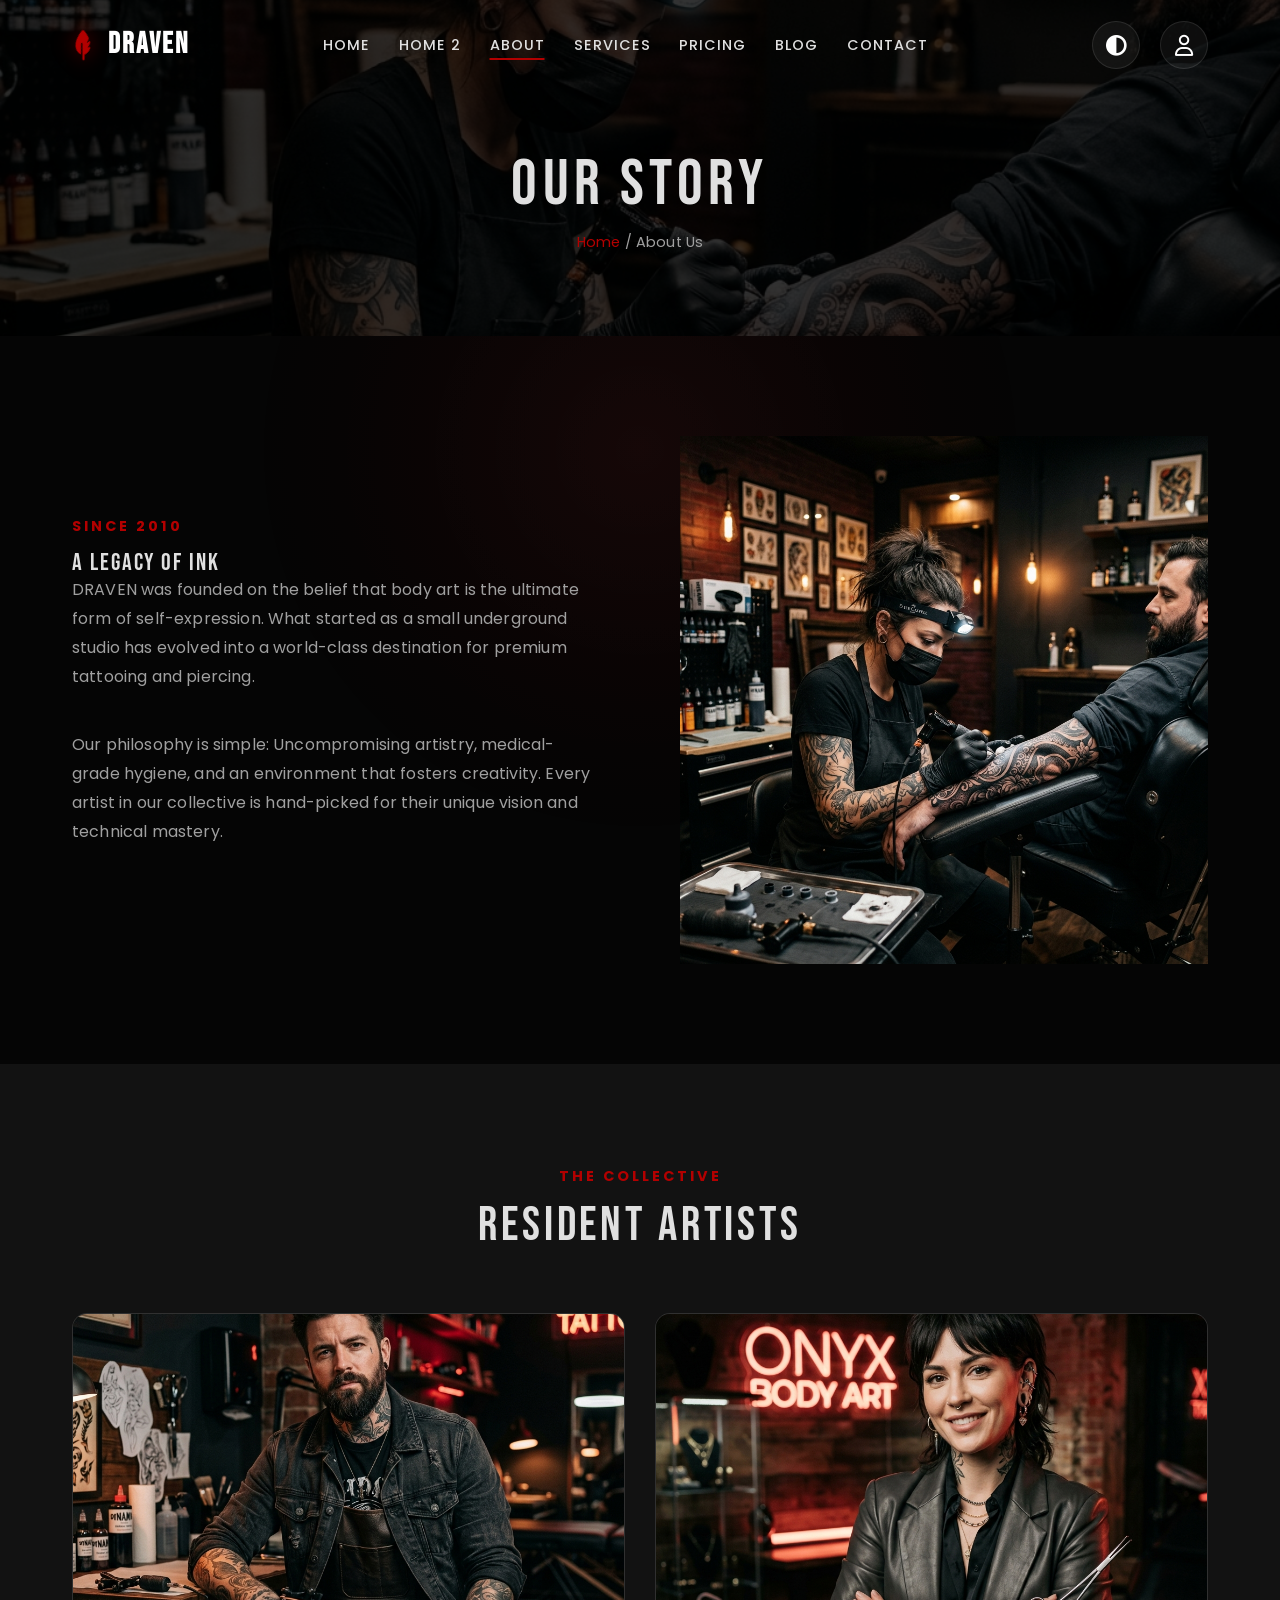
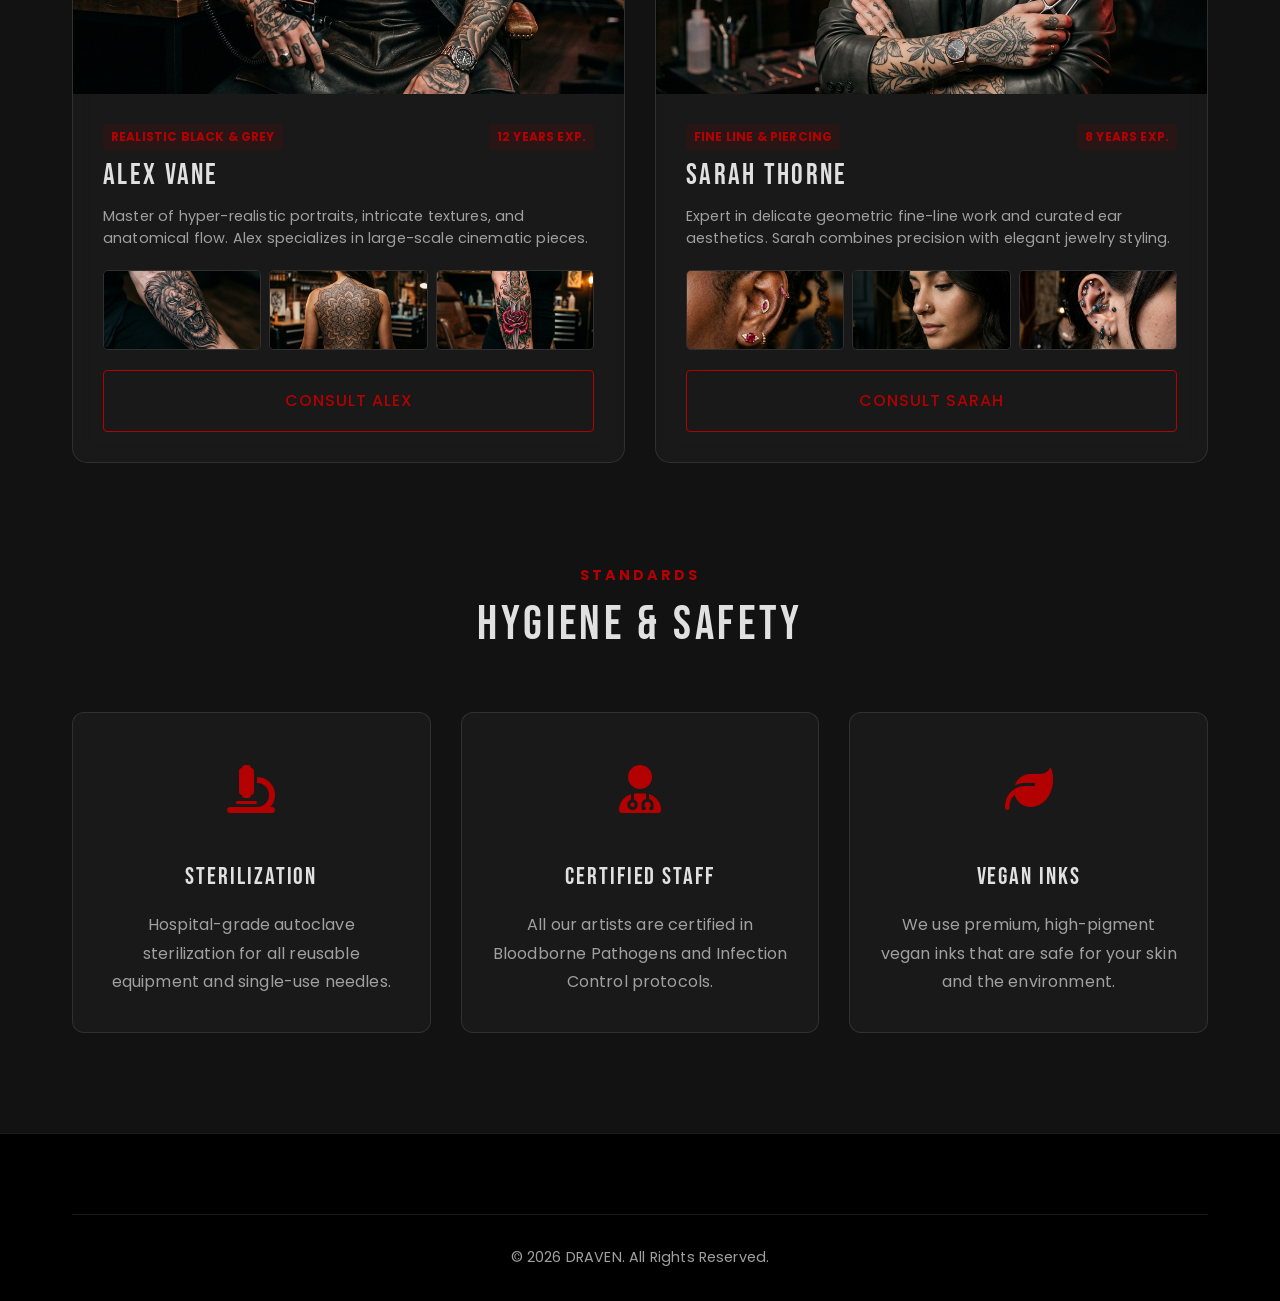
==== about.html @ 078c9ada "first commit" ====
<!DOCTYPE html>
<html lang="en">
<head>
    <meta charset="UTF-8">
    <meta name="viewport" content="width=device-width, initial-scale=1.0">
    <title>DRAVEN | Luxury Tattoo & Piercing Studio</title>
    <!-- Favicon -->
    <link rel="icon" type="image/svg+xml" href="data:image/svg+xml,<svg xmlns=%22http://www.w3.org/2000/svg%22 viewBox=%220 0 100 100%22><text y=%22.9em%22 font-size=%2290%22 fill=%22%23b30000%22>D</text></svg>">
    <link rel="preconnect" href="https://fonts.googleapis.com">
    <link rel="preconnect" href="https://fonts.gstatic.com" crossorigin>
    <link href="https://fonts.googleapis.com/css2?family=Bebas+Neue&family=Poppins:wght@300;400;500;600;700;800;900&display=swap" rel="stylesheet">
    <link rel="stylesheet" href="https://cdnjs.cloudflare.com/ajax/libs/font-awesome/6.4.0/css/all.min.css">
    <link rel="stylesheet" href="assets/css/style.css">
</head>
<body>
    <div class="custom-cursor"></div>
    <div class="custom-cursor-follower"></div>

    <div class="bg-particles"></div>

    <!-- Preloader -->
    <div class="loader-wrapper">
        <div class="loader">
            <span class="loader-text">DRAVEN</span>
            <div class="loader-bar"></div>
        </div>
    </div>

        <header class="header">
        <nav class="navbar">
            <div class="container">
                <a href="index.html" class="logo"><i class="fas fa-feather-pointed logo-icon"></i> DRAVEN</a>
                <ul class="nav-links">
                    <li><a href="index.html">Home</a></li>
                    <li><a href="home2.html">Home 2</a></li>
                    <li><a href="about.html">About</a></li>
                    <li><a href="services.html">Services</a></li>
                    <li><a href="pricing.html">Pricing</a></li>
                    <li><a href="blog.html">Blog</a></li>
                    <li><a href="contact.html">Contact</a></li>
                </ul>
                <div class="navbar-utility">
                    <button class="utility-btn" id="theme-toggle" title="Switch Theme">
                        <i class="fa-solid fa-circle-half-stroke"></i>
                    </button>
                    <div class="user-dropdown-container">
                        <button class="utility-btn" id="user-btn" title="Member Access">
                            <i class="fa-regular fa-user"></i>
                        </button>
                        <div class="user-dropdown" id="user-dropdown">
                            <a href="login.html"><i class="fa-solid fa-right-to-bracket"></i> Login</a>
                            <a href="signup.html"><i class="fa-solid fa-user-plus"></i> Sign Up</a>
                        </div>
                    </div>
                    <div class="hamburger"><span></span><span></span><span></span></div>
                </div>
            </div>
        </nav>
    </header>

    <main>
        <div class="page-header">
            <div class="container">
                <h1>Our Story</h1>
                <div class="breadcrumb">
                    <a href="index.html">Home</a> / About Us
                </div>
            </div>
        </div>

        <section class="section-padding">
            <div class="container">
                <div class="about-grid">
                    <div class="about-text reveal">
                        <span class="subtitle">Since 2010</span>
                        <h2>A Legacy of Ink</h2>
                        <p>DRAVEN was founded on the belief that body art is the ultimate form of self-expression. What started as a small underground studio has evolved into a world-class destination for premium tattooing and piercing.</p>
                        <p>Our philosophy is simple: Uncompromising artistry, medical-grade hygiene, and an environment that fosters creativity. Every artist in our collective is hand-picked for their unique vision and technical mastery.</p>
                    </div>
                    <div class="about-image reveal">
                        <img src="assets/images/hero-bg.png" alt="Studio Interior">
                    </div>
                </div>
            </div>
        </section>

        <section id="artists" class="artists section-padding bg-charcoal">
            <div class="container">
                <div class="section-header text-center">
                    <span class="subtitle">The Collective</span>
                    <h2>Resident Artists</h2>
                </div>
                <div class="artist-grid">
                    <div class="artist-card reveal">
                        <div class="artist-img">
                            <img src="assets/images/artist1.png" alt="Artist Alex">
                            <div class="artist-socials">
                                <a href="#"><i class="fab fa-instagram"></i></a>
                                <a href="#"><i class="fab fa-behance"></i></a>
                            </div>
                        </div>
                        <div class="artist-info">
                            <div class="artist-meta">
                                <span class="specialty">Realistic Black & Grey</span>
                                <span class="experience">12 Years Exp.</span>
                            </div>
                            <h3>Alex Vane</h3>
                            <p class="artist-style">Master of hyper-realistic portraits, intricate textures, and anatomical flow. Alex specializes in large-scale cinematic pieces.</p>
                            <div class="artist-gallery-preview">
                                <img src="assets/images/gallery-tattoo1.png" alt="Work 1">
                                <img src="assets/images/gallery-tattoo2.png" alt="Work 2">
                                <img src="assets/images/gallery-tattoo3.png" alt="Work 3">
                            </div>
                            <a href="contact.html" class="btn btn-outline btn-block">Consult Alex</a>
                        </div>
                    </div>
                    <div class="artist-card reveal">
                        <div class="artist-img">
                            <img src="assets/images/artist2.png" alt="Artist Sarah">
                            <div class="artist-socials">
                                <a href="#"><i class="fab fa-instagram"></i></a>
                                <a href="#"><i class="fab fa-dribbble"></i></a>
                            </div>
                        </div>
                        <div class="artist-info">
                            <div class="artist-meta">
                                <span class="specialty">Fine Line & Piercing</span>
                                <span class="experience">8 Years Exp.</span>
                            </div>
                            <h3>Sarah Thorne</h3>
                            <p class="artist-style">Expert in delicate geometric fine-line work and curated ear aesthetics. Sarah combines precision with elegant jewelry styling.</p>
                            <div class="artist-gallery-preview">
                                <img src="assets/images/gallery-piercing1.png" alt="Work 1">
                                <img src="assets/images/gallery-piercing2.png" alt="Work 2">
                                <img src="assets/images/gallery-piercing3.png" alt="Work 3">
                            </div>
                            <a href="contact.html" class="btn btn-outline btn-block">Consult Sarah</a>
                        </div>
                    </div>
                </div>
            </div>
        </section>

        <section class="section-padding bg-charcoal">
            <div class="container">
                <div class="section-header text-center">
                    <span class="subtitle">Standards</span>
                    <h2>Hygiene & Safety</h2>
                </div>
                <div class="services-grid">
                    <div class="service-card reveal">
                        <div class="service-icon"><i class="fas fa-microscope"></i></div>
                        <h3>Sterilization</h3>
                        <p>Hospital-grade autoclave sterilization for all reusable equipment and single-use needles.</p>
                    </div>
                    <div class="service-card reveal">
                        <div class="service-icon"><i class="fas fa-user-md"></i></div>
                        <h3>Certified Staff</h3>
                        <p>All our artists are certified in Bloodborne Pathogens and Infection Control protocols.</p>
                    </div>
                    <div class="service-card reveal">
                        <div class="service-icon"><i class="fas fa-leaf"></i></div>
                        <h3>Vegan Inks</h3>
                        <p>We use premium, high-pigment vegan inks that are safe for your skin and the environment.</p>
                    </div>
                </div>
            </div>
        </section>
    </main>

    <footer class="footer">
        <div class="container">
            <div class="footer-bottom">
                <p>&copy; 2026 DRAVEN. All Rights Reserved.</p>
            </div>
        </div>
    </footer>

    <script src="assets/js/script.js"></script>
</body>
</html>
---- assets/css/style.css ----
/* 
   DRAVEN 
   Design System & Styling
*/

@import url('https://fonts.googleapis.com/css2?family=Bebas+Neue&family=Poppins:wght@300;400;500;600;700;800;900&display=swap');

:root {
    /* Fonts */
    --font-heading: 'Bebas Neue', sans-serif;
    --font-body: 'Poppins', sans-serif;

    /* Colors */
    --primary: #b30000; /* Deep Red */
    --primary-light: #ff3333;
    --primary-dark: #800000;
    --accent: #ff0000; /* Neon Highlight */
    --bg-black: #050505;
    --bg-charcoal: #121212;
    --bg-card: rgba(30, 30, 30, 0.6);
    --text-main: #e0e0e0;
    --text-dim: #a0a0a0;
    --white: #ffffff;
    
    /* Effects */
    --glass: rgba(255, 255, 255, 0.05);
    --glass-border: rgba(255, 255, 255, 0.1);
    --shadow: 0 10px 30px rgba(0, 0, 0, 0.5);
    --transition: all 0.4s cubic-bezier(0.165, 0.84, 0.44, 1);
    
    /* Layout */
    --container: 1200px;
}

/* Reset & Base */
* {
    margin: 0;
    padding: 0;
    box-sizing: border-box;
}

html {
    scroll-behavior: smooth;
}

body {
    background-color: var(--bg-black);
    color: var(--text-main);
    font-family: var(--font-body);
    line-height: 1.8;
    overflow-x: hidden;
    -webkit-font-smoothing: antialiased;
    letter-spacing: 0.01em;
}

h1, h2, h3, h4, .logo {
    font-family: var(--font-heading);
    font-weight: 400; /* Bebas Neue looks bold natively; 400 is ideal weight */
    text-transform: uppercase;
    letter-spacing: 0.08em;
    line-height: 1.1;
}

ul {
    list-style: none;
}

a {
    text-decoration: none;
    color: inherit;
    transition: var(--transition);
}

img {
    max-width: 100%;
    display: block;
}

.container {
    max-width: var(--container);
    margin: 0 auto;
    padding: 0 2rem;
}

.section-padding {
    padding: 100px 0;
}

.text-center {
    text-align: center;
}

.bg-charcoal {
    background-color: var(--bg-charcoal);
}

.text-gradient {
    background: linear-gradient(45deg, var(--primary), var(--primary-light));
    -webkit-background-clip: text;
    -webkit-text-fill-color: transparent;
}

/* --- MOVING VISUALS & ANIMATIONS --- */
@keyframes float {
    0% { transform: translateY(0px) rotate(0deg); }
    50% { transform: translateY(-20px) rotate(2deg); }
    100% { transform: translateY(0px) rotate(0deg); }
}

@keyframes glow {
    0%, 100% { filter: drop-shadow(0 0 5px var(--primary)); }
    50% { filter: drop-shadow(0 0 20px var(--primary)); }
}

@keyframes slowZoom {
    0% { transform: scale(1); }
    100% { transform: scale(1.1); }
}

@keyframes gradientMove {
    0% { background-position: 0% 50%; }
    50% { background-position: 100% 50%; }
    100% { background-position: 0% 50%; }
}

@keyframes textReveal {
    from { clip-path: inset(0 100% 0 0); }
    to { clip-path: inset(0 0 0 0); }
}

@keyframes marquee {
    0% { transform: translateX(0); }
    100% { transform: translateX(-50%); }
}

.bg-particles {
    position: fixed;
    top: 0;
    left: 0;
    width: 100%;
    height: 100%;
    pointer-events: none;
    z-index: -1;
    overflow: hidden;
    background: radial-gradient(circle at 50% 50%, rgba(179, 0, 0, 0.05), transparent 50%);
}

.bg-particles::before,
.bg-particles::after {
    content: '';
    position: absolute;
    width: 200%;
    height: 200%;
    top: -50%;
    left: -50%;
    background: radial-gradient(circle at center, rgba(179, 0, 0, 0.1) 0%, transparent 20%);
    opacity: 0.3;
    animation: rotateBG 20s linear infinite;
}

.bg-particles::after {
    animation: rotateBG 30s linear infinite reverse;
    background: radial-gradient(circle at center, rgba(255, 255, 255, 0.05) 0%, transparent 15%);
}

@keyframes rotateBG {
    from { transform: rotate(0deg); }
    to { transform: rotate(360deg); }
}

.moving-gradient {
    background: linear-gradient(-45deg, #000, #111, #1a1a1a, #0d0d0d);
    background-size: 400% 400%;
    animation: gradientMove 15s ease infinite;
}

/* --- REVEAL EFFECTS --- */
.reveal {
    opacity: 0;
    transform: translateY(30px);
    transition: all 0.8s cubic-bezier(0.165, 0.84, 0.44, 1);
    filter: blur(5px);
}

.reveal.active {
    opacity: 1;
    transform: translateY(0);
    filter: blur(0);
}

.reveal-left {
    opacity: 0;
    transform: translateX(-50px);
    transition: all 0.8s cubic-bezier(0.165, 0.84, 0.44, 1);
}

.reveal-left.active {
    opacity: 1;
    transform: translateX(0);
}

.reveal-right {
    opacity: 0;
    transform: translateX(50px);
    transition: all 0.8s cubic-bezier(0.165, 0.84, 0.44, 1);
}

.reveal-right.active {
    opacity: 1;
    transform: translateX(0);
}

/* Custom Cursor */
.custom-cursor {
    width: 10px;
    height: 10px;
    background-color: var(--accent);
    border-radius: 50%;
    position: fixed;
    top: -100px;
    left: -100px;
    pointer-events: none;
    z-index: 9999;
    transition: transform 0.1s;
    mix-blend-mode: difference;
}

.custom-cursor-follower {
    width: 40px;
    height: 40px;
    border: 1px solid var(--accent);
    border-radius: 50%;
    position: fixed;
    top: -100px;
    left: -100px;
    pointer-events: none;
    z-index: 9998;
    transition: transform 0.2s cubic-bezier(0.23, 1, 0.32, 1);
}

/* Loader */
.loader-wrapper {
    position: fixed;
    top: 0;
    left: 0;
    width: 100%;
    height: 100%;
    background: var(--bg-black);
    display: flex;
    justify-content: center;
    align-items: center;
    z-index: 10000;
    transition: opacity 0.8s ease, visibility 0.8s;
}

.loader {
    text-align: center;
}

.loader-text {
    font-family: var(--font-heading);
    letter-spacing: 10px;
    display: block;
    margin-bottom: 20px;
    animation: glow 2s infinite;
}

.loader-bar {
    width: 200px;
    height: 2px;
    background: rgba(255, 255, 255, 0.1);
    position: relative;
    overflow: hidden;
}

.loader-bar::after {
    content: '';
    position: absolute;
    left: -100%;
    width: 100%;
    height: 100%;
    background: var(--primary);
    animation: loading 2s infinite;
}

@keyframes loading {
    0% { left: -100%; }
    50% { left: 0%; }
    100% { left: 100%; }
}

/* Header & Navbar */
@keyframes headerSlideDown {
    from {
        transform: translateY(-100%);
        opacity: 0;
    }
    to {
        transform: translateY(0);
        opacity: 1;
    }
}

.header {
    position: fixed;
    top: 0;
    left: 0;
    width: 100%;
    z-index: 1000;
    transition: var(--transition);
    animation: headerSlideDown 1s cubic-bezier(0.165, 0.84, 0.44, 1) forwards;
}

.navbar {
    height: 90px;
    display: flex;
    align-items: center;
    transition: var(--transition);
}

.header.scrolled .navbar {
    height: 70px;
    background: rgba(5, 5, 5, 0.85);
    backdrop-filter: blur(10px);
    border-bottom: 1px solid var(--glass-border);
}

.navbar .container {
    display: flex;
    justify-content: space-between;
    align-items: center;
    width: 100%;
}

.logo {
    font-size: 1.8rem;
    font-weight: 700;
    color: var(--white);
    display: flex;
    align-items: center;
    gap: 12px;
    letter-spacing: 2px;
}

.logo-icon {
    color: var(--primary);
    font-size: 1.4rem;
    transform: rotate(-45deg);
    filter: drop-shadow(0 0 10px rgba(179, 0, 0, 0.5));
}

.nav-links {
    display: flex;
    gap: 1.8rem;
    align-items: center;
}

.nav-links a {
    font-size: 0.9rem;
    font-weight: 500;
    text-transform: uppercase;
    letter-spacing: 1px;
    position: relative;
}

.nav-links a::after {
    content: '';
    position: absolute;
    bottom: -5px;
    left: 50%;
    width: 0;
    height: 2px;
    background: var(--primary);
    transition: var(--transition);
    transform: translateX(-50%);
}

.nav-links a:hover::after,
.nav-links a.active::after {
    width: 100%;
}

.nav-cta {
    background: var(--primary);
    padding: 0.8rem 1.5rem;
    border-radius: 4px;
}

.nav-cta::after {
    display: none !important;
}

.nav-cta:hover {
    background: var(--primary-dark);
    transform: translateY(-3px);
}

.hamburger {
    display: none;
    flex-direction: column;
    gap: 6px;
    cursor: pointer;
    z-index: 2000;
    position: relative;
}

.hamburger span {
    width: 30px;
    height: 2px;
    background: var(--white);
    transition: var(--transition);
}

.hamburger.toggle span:nth-child(1) {
    transform: translateY(8px) rotate(45deg);
}

.hamburger.toggle span:nth-child(2) {
    opacity: 0;
}

.hamburger.toggle span:nth-child(3) {
    transform: translateY(-8px) rotate(-45deg);
}

/* Buttons */
.btn {
    display: inline-block;
    padding: 1rem 2.5rem;
    font-family: var(--font-body);
    font-weight: 500;
    text-transform: uppercase;
    letter-spacing: 1px;
    border-radius: 4px;
    border: none;
    cursor: pointer;
    transition: var(--transition);
    text-align: center;
}

.btn-primary {
    background: var(--primary);
    color: var(--white);
}

.btn-primary:hover {
    background: var(--primary-dark);
    box-shadow: 0 0 20px rgba(179, 0, 0, 0.4);
    transform: translateY(-5px);
}

.btn-secondary {
    background: transparent;
    color: var(--white);
    border: 1px solid var(--white);
}

.btn-secondary:hover {
    background: var(--white);
    color: var(--bg-black);
    transform: translateY(-5px);
}

.btn-outline {
    background: transparent;
    color: var(--primary);
    border: 1px solid var(--primary);
}

.btn-outline:hover {
    background: var(--primary);
    color: var(--white);
}

.btn-block {
    width: 100%;
}

.btn-text {
    display: inline-flex;
    align-items: center;
    gap: 10px;
    color: var(--primary);
    font-weight: 600;
    margin-top: 15px;
}

.btn-text:hover i {
    transform: translateX(5px);
}

/* Hero Section */
.hero {
    height: 100vh;
    width: 100%;
    position: relative;
    background: url('../images/hero-bg.png') no-repeat center center/cover;
    display: flex;
    align-items: center;
}

.hero-overlay {
    position: absolute;
    top: 0;
    left: 0;
    width: 100%;
    height: 100%;
    background: linear-gradient(to right, rgba(5, 5, 5, 0.9), rgba(5, 5, 5, 0.2));
}

.hero-content {
    position: relative;
    z-index: 10;
    max-width: 800px;
}

.hero-title {
    font-size: 5.5rem;
    line-height: 1.1;
    margin-bottom: 2rem;
}

.hero-subtitle {
    font-size: 1.2rem;
    color: var(--text-dim);
    margin-bottom: 3rem;
    max-width: 600px;
}

.hero-btns {
    display: flex;
    gap: 20px;
}

.scroll-indicator {
    position: absolute;
    bottom: 30px;
    left: 50%;
    transform: translateX(-50%);
    display: flex;
    flex-direction: column;
    align-items: center;
    gap: 10px;
    color: var(--text-dim);
    font-size: 0.8rem;
    text-transform: uppercase;
}

.mouse {
    width: 25px;
    height: 45px;
    border: 2px solid var(--text-dim);
    border-radius: 15px;
    position: relative;
}

.mouse::before {
    content: '';
    position: absolute;
    top: 10px;
    left: 50%;
    transform: translateX(-50%);
    width: 4px;
    height: 4px;
    background: var(--primary);
    border-radius: 50%;
    animation: scrollMouse 1.5s infinite;
}

@keyframes scrollMouse {
    0% { transform: translate(-50%, 0); opacity: 0; }
    50% { transform: translate(-50%, 15px); opacity: 1; }
    100% { transform: translate(-50%, 30px); opacity: 0; }
}

/* About Section */
.section-header {
    margin-bottom: 60px;
}

.subtitle {
    color: var(--primary);
    text-transform: uppercase;
    letter-spacing: 3px;
    font-weight: 700;
    font-size: 0.9rem;
    display: block;
    margin-bottom: 10px;
}

.section-header h2 {
    font-size: 3rem;
}

.about-grid {
    display: grid;
    grid-template-columns: 1fr 1fr;
    gap: 80px;
    align-items: center;
}

.about-text h3 {
    font-size: 2rem;
    margin-bottom: 20px;
}

.about-text p {
    color: var(--text-dim);
    margin-bottom: 40px;
}

.about-features {
    display: grid;
    gap: 30px;
}

.feature {
    display: flex;
    gap: 20px;
}

.feature i {
    font-size: 1.5rem;
    color: var(--primary);
    padding-top: 5px;
}

.feature h4 {
    font-size: 1.2rem;
    margin-bottom: 5px;
}

.feature p {
    margin-bottom: 0;
    font-size: 0.95rem;
}

.about-image {
    position: relative;
}

.image-wrapper {
    position: relative;
    border-radius: 10px;
    overflow: hidden;
    box-shadow: var(--shadow);
}

.image-wrapper img {
    transition: var(--transition);
}

.image-wrapper:hover img {
    transform: scale(1.1);
}

.experience-badge {
    position: absolute;
    bottom: -20px;
    right: -20px;
    background: var(--primary);
    padding: 20px;
    border-radius: 10px;
    text-align: center;
    box-shadow: var(--shadow);
}

.experience-badge .years {
    display: block;
    font-family: var(--font-body);
    font-size: 2.5rem;
    font-weight: 700;
    line-height: 1;
}

.experience-badge .text {
    font-size: 0.8rem;
    text-transform: uppercase;
}

/* Artist Section */
.artist-grid {
    display: grid;
    grid-template-columns: repeat(auto-fit, minmax(320px, 1fr));
    gap: 30px;
}

.artist-card {
    background: var(--bg-card);
    border: 1px solid var(--glass-border);
    border-radius: 15px;
    overflow: hidden;
    transition: var(--transition);
    backdrop-filter: blur(10px);
}

.artist-card:hover {
    transform: translateY(-15px);
    border-color: var(--primary);
}

.artist-img {
    height: 380px;
    position: relative;
    overflow: hidden;
}

.artist-img img {
    width: 100%;
    height: 100%;
    object-fit: cover;
}

.artist-socials {
    position: absolute;
    bottom: 20px;
    right: -60px;
    display: flex;
    flex-direction: column;
    gap: 15px;
    transition: var(--transition);
}

.artist-card:hover .artist-socials {
    right: 20px;
}

.artist-socials a {
    width: 45px;
    height: 45px;
    background: var(--primary);
    color: var(--white);
    display: flex;
    justify-content: center;
    align-items: center;
    border-radius: 50%;
    font-size: 1.2rem;
}

.artist-socials a:hover {
    background: var(--white);
    color: var(--primary);
}

.artist-info {
    padding: 30px;
}

.artist-meta {
    display: flex;
    justify-content: space-between;
    margin-bottom: 10px;
}

.artist-meta span {
    font-size: 0.75rem;
    font-weight: 700;
    text-transform: uppercase;
    color: var(--primary);
    background: rgba(179, 0, 0, 0.1);
    padding: 2px 8px;
    border-radius: 4px;
}

.artist-info h3 {
    font-size: 1.8rem;
    margin-bottom: 15px;
}

.artist-style {
    color: var(--text-dim);
    font-size: 0.9rem;
    margin-bottom: 20px;
    line-height: 1.5;
}

.artist-gallery-preview {
    display: grid;
    grid-template-columns: repeat(3, 1fr);
    gap: 8px;
    margin-bottom: 20px;
}

.artist-gallery-preview img {
    width: 100%;
    height: 80px;
    object-fit: cover;
    border-radius: 5px;
    border: 1px solid var(--glass-border);
    transition: var(--transition);
}

.artist-gallery-preview img:hover {
    border-color: var(--primary);
    transform: scale(1.05);
}

/* Gallery Section */
.gallery-filters {
    display: flex;
    justify-content: center;
    gap: 20px;
    margin-bottom: 50px;
}

.filter-btn {
    background: transparent;
    border: 1px solid var(--glass-border);
    color: var(--text-main);
    padding: 0.8rem 2rem;
    border-radius: 30px;
    cursor: pointer;
    font-family: var(--font-body);
    text-transform: uppercase;
    transition: var(--transition);
}

.filter-btn.active, .filter-btn:hover {
    background: var(--primary);
    border-color: var(--primary);
}

.gallery-grid {
    display: grid;
    grid-template-columns: repeat(auto-fill, minmax(350px, 1fr));
    gap: 25px;
}

.gallery-item {
    position: relative;
    border-radius: 10px;
    overflow: hidden;
    aspect-ratio: 1/1;
    cursor: pointer;
}

.gallery-item img {
    width: 100%;
    height: 100%;
    object-fit: cover;
    transition: transform 0.6s cubic-bezier(0.165, 0.84, 0.44, 1);
}

.gallery-overlay {
    position: absolute;
    top: 0;
    left: 0;
    width: 100%;
    height: 100%;
    background: rgba(0, 0, 0, 0.8);
    display: flex;
    flex-direction: column;
    justify-content: center;
    align-items: center;
    opacity: 0;
    transition: var(--transition);
}

.gallery-item:hover img {
    transform: scale(1.15);
}

.gallery-item:hover .gallery-overlay {
    opacity: 1;
}

.gallery-info {
    text-align: center;
    transform: translateY(20px);
    transition: var(--transition);
}

.gallery-item:hover .gallery-info {
    transform: translateY(0);
}

.gallery-info h4 {
    font-size: 1.5rem;
    margin-bottom: 5px;
}

.gallery-info span {
    color: var(--primary);
    font-size: 0.9rem;
    text-transform: uppercase;
}

.gallery-zoom {
    margin-top: 20px;
    width: 50px;
    height: 50px;
    background: var(--primary);
    border-radius: 50%;
    display: flex;
    justify-content: center;
    align-items: center;
    color: var(--white);
    font-size: 1.2rem;
    transform: scale(0);
    transition: var(--transition);
}

.gallery-item:hover .gallery-zoom {
    transform: scale(1);
}

/* Services Section */
.services-grid {
    display: grid;
    grid-template-columns: repeat(auto-fit, minmax(280px, 1fr));
    gap: 30px;
}

.service-card {
    background: var(--bg-card);
    padding: 35px 30px;
    border-radius: 12px;
    border: 1px solid var(--glass-border);
    transition: var(--transition);
    text-align: center;
}

.service-card:hover {
    background: var(--bg-black);
    border-color: var(--primary);
    transform: translateY(-10px);
    box-shadow: 0 15px 40px rgba(179, 0, 0, 0.1);
}

.service-icon {
    font-size: 3rem;
    color: var(--primary);
    margin-bottom: 30px;
    transition: var(--transition);
}

.service-card:hover .service-icon {
    transform: scale(1.2) rotate(10deg);
}

.service-card h3 {
    margin-bottom: 20px;
    font-size: 1.5rem;
}

.service-card p {
    color: var(--text-dim);
}

/* Pricing Section */
.pricing-grid {
    display: grid;
    grid-template-columns: repeat(auto-fit, minmax(320px, 1fr));
    gap: 40px;
}

.pricing-card {
    background: var(--bg-card);
    padding: 50px;
    border-radius: 20px;
    border: 1px solid var(--glass-border);
    position: relative;
    overflow: hidden;
}

.pricing-card.featured {
    border-color: var(--primary);
    transform: scale(1.05);
    background: linear-gradient(135deg, var(--bg-charcoal), #250000);
}

.pricing-header {
    margin-bottom: 40px;
    border-bottom: 1px solid var(--glass-border);
    padding-bottom: 20px;
}

.pricing-header h3 {
    font-size: 1.8rem;
    margin-bottom: 10px;
}

.price {
    font-family: var(--font-body);
    font-size: 1.2rem;
    color: var(--text-dim);
}

.price span {
    font-size: 3rem;
    color: var(--white);
    margin-left: 5px;
}

.pricing-list {
    margin-bottom: 40px;
}

.pricing-list li {
    margin-bottom: 15px;
    display: flex;
    align-items: center;
    gap: 15px;
}

.pricing-list i {
    color: var(--primary);
}

/* Booking Section */
.booking-grid {
    display: grid;
    grid-template-columns: 1fr 1.5fr;
    gap: 80px;
    align-items: center;
}

.contact-info-list {
    margin-top: 40px;
}

.info-item {
    display: flex;
    align-items: center;
    gap: 20px;
    margin-bottom: 25px;
}

.info-item i {
    width: 50px;
    height: 50px;
    background: var(--bg-black);
    color: var(--primary);
    display: flex;
    justify-content: center;
    align-items: center;
    border-radius: 50%;
    font-size: 1.2rem;
    border: 1px solid var(--glass-border);
}

.booking-form {
    background: var(--bg-black);
    padding: 50px;
    border-radius: 20px;
    border: 1px solid var(--glass-border);
}

.form-row {
    display: grid;
    grid-template-columns: 1fr 1fr;
    gap: 20px;
}

.form-group {
    margin-bottom: 25px;
    position: relative;
}

.form-group label {
    display: block;
    margin-bottom: 8px;
    font-size: 0.9rem;
    color: var(--text-dim);
    text-transform: uppercase;
}

.form-group input, 
.form-group select, 
.form-group textarea {
    width: 100%;
    background: var(--bg-charcoal);
    border: 1px solid var(--glass-border);
    padding: 15px;
    color: var(--white);
    border-radius: 5px;
    font-family: inherit;
    transition: var(--transition);
}

.form-group input:focus, 
.form-group select:focus, 
.form-group textarea:focus {
    outline: none;
    border-color: var(--primary);
}

.error-msg {
    color: var(--accent);
    font-size: 0.8rem;
    position: absolute;
    bottom: -18px;
    left: 0;
    display: none;
}

/* Testimonials */
.testimonial-container {
    display: flex;
    gap: 30px;
    overflow-x: auto;
    padding-bottom: 40px;
    scroll-snap-type: x mandatory;
}

.testimonial-container::-webkit-scrollbar {
    height: 5px;
}

.testimonial-container::-webkit-scrollbar-thumb {
    background: var(--primary);
    border-radius: 10px;
}

.testimonial-card {
    flex: 0 0 calc(50% - 15px);
    background: var(--bg-card);
    padding: 40px;
    border-radius: 4px; /* Premium Sharp Look */
    border: 1px solid var(--glass-border);
    scroll-snap-align: center;
    display: flex;
    flex-direction: column;
    justify-content: center;
    min-height: 350px;
}

@media (max-width: 768px) {
    .testimonial-card {
        flex: 0 0 85%;
        aspect-ratio: 1/1;
        min-height: auto;
        padding: 30px;
    }
}

.stars {
    color: #ffc107;
    margin-bottom: 20px;
}

.testimonial-card p {
    font-style: italic;
    font-size: 1.1rem;
    margin-bottom: 30px;
}

.client-info strong {
    display: block;
    font-size: 1.2rem;
    color: var(--white);
}

.client-info span {
    font-size: 0.9rem;
    color: var(--primary);
}

/* FAQ Section */
.faq-accordion {
    max-width: 800px;
    margin: 0 auto;
}

.faq-item {
    background: var(--bg-black);
    border: 1px solid var(--glass-border);
    border-radius: 10px;
    margin-bottom: 15px;
    overflow: hidden;
}

.faq-question {
    padding: 25px 30px;
    display: flex;
    justify-content: space-between;
    align-items: center;
    cursor: pointer;
    transition: var(--transition);
}

.faq-question:hover {
    background: rgba(255, 255, 255, 0.05);
}

.faq-question h3 {
    font-size: 1.1rem;
    text-transform: none;
    letter-spacing: normal;
}

.faq-question i {
    transition: var(--transition);
}

.faq-item.active .faq-question {
    border-bottom: 1px solid var(--glass-border);
    color: var(--primary);
}

.faq-item.active .faq-question i {
    transform: rotate(45deg);
}

.faq-answer {
    padding: 0 30px;
    max-height: 0;
    overflow: hidden;
    transition: var(--transition);
}

.faq-item.active .faq-answer {
    padding: 25px 30px;
    max-height: 300px;
}

/* Footer */
.footer {
    padding: 80px 0 30px;
    background: #000;
    border-top: 1px solid var(--glass-border);
}

.footer-grid {
    display: grid;
    grid-template-columns: 2fr 1fr 1.5fr;
    gap: 60px;
    margin-bottom: 60px;
}

.footer-brand .logo {
    margin-bottom: 20px;
    display: inline-block;
}

.footer-brand p {
    color: var(--text-dim);
    margin-bottom: 30px;
    max-width: 400px;
}

.social-icons {
    display: flex;
    gap: 15px;
}

.social-icons a {
    width: 40px;
    height: 40px;
    background: var(--bg-charcoal);
    display: flex;
    justify-content: center;
    align-items: center;
    border-radius: 50%;
    color: var(--white);
}

.social-icons a:hover {
    background: var(--primary);
    transform: translateY(-5px);
}

.footer-links h4, .footer-newsletter h4 {
    margin-bottom: 25px;
    font-size: 1.2rem;
}

.footer-links li {
    margin-bottom: 12px;
}

.footer-links a:hover {
    color: var(--primary);
    padding-left: 5px;
}

.newsletter-form {
    display: flex;
    margin-top: 20px;
}

.newsletter-form input {
    flex: 1;
    background: var(--bg-charcoal);
    border: 1px solid var(--glass-border);
    padding: 15px;
    color: var(--white);
    border-radius: 5px 0 0 5px;
}

.newsletter-form button {
    background: var(--primary);
    color: var(--white);
    border: none;
    padding: 0 20px;
    border-radius: 0 5px 5px 0;
    cursor: pointer;
}

.footer-bottom {
    text-align: center;
    padding-top: 30px;
    border-top: 1px solid var(--glass-border);
    color: var(--text-dim);
    font-size: 0.9rem;
}

/* Lightbox */
.lightbox {
    position: fixed;
    top: 0;
    left: 0;
    width: 100%;
    height: 100%;
    background: rgba(0, 0, 0, 0.95);
    z-index: 2000;
    display: none;
    justify-content: center;
    align-items: center;
    padding: 50px;
}

.lightbox img {
    max-width: 100%;
    max-height: 100%;
    box-shadow: 0 0 50px rgba(179, 0, 0, 0.3);
}

.lightbox-close {
    position: absolute;
    top: 30px;
    right: 40px;
    color: var(--white);
    font-size: 3rem;
    cursor: pointer;
}

/* Scroll Animation Utilities */
.reveal {
    opacity: 0;
    transform: translateY(30px);
    transition: all 0.8s ease-out;
}

.reveal.active {
    opacity: 1;
    transform: translateY(0);
}

/* --- AFTERCARE SECTION --- */
.aftercare-grid {
    display: grid;
    grid-template-columns: repeat(auto-fit, minmax(320px, 1fr));
    gap: 30px;
}

.aftercare-card {
    background: var(--bg-card);
    padding: 40px;
    border-radius: 20px;
    border: 1px solid var(--glass-border);
    transition: var(--transition);
}

.aftercare-card:hover {
    border-color: var(--primary);
    transform: translateY(-10px);
}

.aftercare-icon {
    font-size: 2.5rem;
    color: var(--primary);
    margin-bottom: 25px;
}

.care-list {
    margin-top: 20px;
    list-style: none;
}

.care-list li {
    position: relative;
    padding-left: 25px;
    margin-bottom: 10px;
    font-size: 0.9rem;
    color: var(--text-dim);
}

.care-list li::before {
    content: '→';
    position: absolute;
    left: 0;
    color: var(--primary);
    font-weight: 700;
}

.aftercare-notice {
    margin-top: 50px;
    padding: 20px;
    background: rgba(179, 0, 0, 0.05);
    border-left: 4px solid var(--primary);
    border-radius: 5px;
    text-align: center;
}

.aftercare-notice p {
    margin-bottom: 0;
    color: var(--white);
    font-weight: 500;
}
.hero-split {
    display: flex;
    height: 100vh;
    overflow: hidden;
}

.split-side {
    flex: 1;
    position: relative;
    display: flex;
    align-items: center;
    justify-content: center;
    overflow: hidden;
    transition: var(--transition);
}

.split-side::after {
    content: '';
    position: absolute;
    top: 0;
    left: 0;
    width: 100%;
    height: 100%;
    background: rgba(0, 0, 0, 0.6);
    transition: var(--transition);
}

.split-side:hover::after {
    background: rgba(0, 0, 0, 0.4);
}

.split-side img {
    position: absolute;
    top: 0;
    left: 0;
    width: 100%;
    height: 100%;
    object-fit: cover;
    transition: transform 1.5s ease;
}

.split-side:hover img {
    transform: scale(1.1);
}

.split-content {
    position: relative;
    z-index: 10;
    text-align: center;
    padding: 2rem;
}

.split-content h2 {
    font-size: 4rem;
    margin-bottom: 1rem;
    text-shadow: 0 0 20px rgba(0,0,0,0.8);
}

/* --- FLASH SALE SECTION --- */
.flash-grid {
    display: grid;
    grid-template-columns: repeat(auto-fit, minmax(300px, 1fr));
    gap: 30px;
}

.flash-item {
    background: var(--bg-card);
    border-radius: 15px;
    overflow: hidden;
    border: 1px solid var(--glass-border);
    transition: var(--transition);
}

.flash-item:hover {
    border-color: var(--primary);
    transform: translateY(-10px);
    box-shadow: 0 10px 30px rgba(179, 0, 0, 0.2);
}

.flash-img {
    height: 300px;
    position: relative;
    overflow: hidden;
}

.flash-img img {
    width: 100%;
    height: 100%;
    object-fit: cover;
    transition: transform 0.6s cubic-bezier(0.165, 0.84, 0.44, 1);
}

.flash-item:hover .flash-img img {
    transform: scale(1.1);
}

.flash-tag {
    position: absolute;
    top: 15px;
    right: 15px;
    background: var(--primary);
    color: var(--white);
    padding: 5px 12px;
    border-radius: 4px;
    font-size: 0.75rem;
    font-weight: 700;
    text-transform: uppercase;
    box-shadow: 0 0 10px rgba(179, 0, 0, 0.5);
}

.flash-info {
    padding: 25px;
}

.flash-info h4 {
    font-size: 1.4rem;
    margin-bottom: 15px;
}

.flash-meta {
    display: flex;
    justify-content: space-between;
    margin-bottom: 20px;
}

.flash-price {
    font-size: 1.5rem;
    font-weight: 700;
    color: var(--white);
    font-family: var(--font-body);
}

.flash-size {
    color: var(--primary);
    font-weight: 600;
    font-size: 0.9rem;
}

/* Global Responsive Fixes */
@media (max-width: 1200px) {
    .container {
        padding: 0 5%;
    }
}

@media (max-width: 991px) {
    .nav-links {
        position: fixed;
        right: -100%;
        top: 0;
        width: 100%;
        height: 100vh;
        background: var(--bg-black);
        flex-direction: column;
        justify-content: center;
        align-items: center;
        transition: 0.5s cubic-bezier(0.77,0.2,0.05,1.0);
        z-index: 1000;
        gap: 30px;
    }

    .nav-links.active {
        right: 0;
    }

    .hamburger {
        display: block;
        cursor: pointer;
        z-index: 1001;
    }

    .nav-links li {
        width: auto;
        border: none;
        padding: 0;
    }

    .nav-links li a {
        font-size: 2rem;
        font-family: var(--font-body);
    }
}

@media (max-width: 768px) {
    .section-padding {
        padding: 60px 0;
    }
    
    .section-header h2 {
        font-size: 2rem;
    }
}

/* Fix for overlapping buttons on mobile */
.hero-btns {
    flex-wrap: wrap;
}

/* Specific optimization for 360px and below */
@media (max-width: 360px) {
    .container {
        padding: 0 20px;
    }

    .hero-title {
        font-size: 2rem !important;
        line-height: 1.1;
    }

    .hero-subtitle {
        font-size: 0.9rem !important;
        margin-bottom: 25px;
    }

    .hero-btns {
        flex-direction: column;
        gap: 15px;
    }

    .btn {
        width: 100% !important;
        text-align: center;
        padding: 15px 20px;
    }

    .logo {
        font-size: 1.3rem;
    }

    .section-header h2 {
        font-size: 1.7rem;
    }

    .services-grid, .artist-grid, .blog-grid-view, .gallery-grid {
        grid-template-columns: 1fr !important;
        gap: 25px;
    }

    .footer-grid {
        grid-template-columns: 1fr;
        text-align: center;
    }

    .footer-brand .logo {
        justify-content: center;
    }

    .social-icons {
        justify-content: center;
    }
}

/* Image Scaling Fix */
img {
    height: auto;
}

/* Form Visibility Fix */
input, select, textarea {
    color-scheme: dark;
}

/* Section Spacing Consistency */
.bg-charcoal + .bg-charcoal {
    padding-top: 0;
}

/* --- FORM STATUS --- */
.form-status {
    margin-top: 20px;
    padding: 15px;
    border-radius: 5px;
    text-align: center;
    display: none;
    font-weight: 600;
}

.form-status.success {
    display: block;
    background: rgba(40, 167, 69, 0.1);
    color: #28a745;
    border: 1px solid #28a745;
}

.form-status.error {
    display: block;
    background: rgba(220, 53, 69, 0.1);
    color: #dc3545;
    border: 1px solid #dc3545;
}

.error-msg {
    color: #dc3545;
    font-size: 0.8rem;
    position: absolute;
    bottom: -18px;
    left: 0;
    display: none;
}

input:invalid:not(:placeholder-shown) {
    border-color: #dc3545;
}

/* --- POLICY SECTION --- */
.policy-grid {
    display: grid;
    grid-template-columns: repeat(auto-fit, minmax(250px, 1fr));
    gap: 30px;
}

.policy-card {
    background: var(--bg-card);
    padding: 30px;
    border-radius: 15px;
    border: 1px solid var(--glass-border);
    text-align: center;
    transition: var(--transition);
}

.policy-card:hover {
    border-color: var(--primary);
    transform: scale(1.05);
}

.policy-card i {
    font-size: 2rem;
    color: var(--primary);
    margin-bottom: 20px;
}

.policy-card h4 {
    font-size: 1.2rem;
    margin-bottom: 15px;
    color: var(--white);
}

.policy-card p {
    font-size: 0.9rem;
    color: var(--text-dim);
    margin-bottom: 0;
}

/* --- BLOG PAGE --- */
.blog-layout {
    display: grid;
    grid-template-columns: 2fr 1fr;
    gap: 50px;
}

.blog-grid-view {
    display: grid;
    grid-template-columns: repeat(auto-fill, minmax(300px, 1fr));
    gap: 30px;
}

.blog-card {
    background: var(--bg-card);
    border-radius: 15px;
    overflow: hidden;
    border: 1px solid var(--glass-border);
    transition: var(--transition);
}

.blog-card:hover {
    transform: translateY(-10px);
    border-color: var(--primary);
}

.blog-card-img {
    height: 220px;
    position: relative;
    overflow: hidden;
}

.blog-card-img img {
    width: 100%;
    height: 100%;
    object-fit: cover;
}

.blog-category {
    position: absolute;
    top: 20px;
    left: 20px;
    background: var(--primary);
    padding: 5px 15px;
    border-radius: 20px;
    font-size: 0.75rem;
    font-weight: 700;
}

.blog-card-info {
    padding: 25px;
}

.blog-date {
    font-size: 0.8rem;
    color: var(--text-dim);
    display: block;
    margin-bottom: 10px;
}

.blog-card-info h3 {
    font-size: 1.4rem;
    margin-bottom: 15px;
    line-height: 1.3;
}

/* Sidebar */
.sidebar {
    display: flex;
    flex-direction: column;
    gap: 40px;
}

.sidebar-widget {
    background: var(--bg-card);
    padding: 30px;
    border-radius: 15px;
    border: 1px solid var(--glass-border);
}

.widget-title {
    font-size: 1.2rem;
    margin-bottom: 25px;
    border-left: 3px solid var(--primary);
    padding-left: 15px;
}

.search-form {
    display: flex;
    background: var(--bg-charcoal);
    border-radius: 5px;
    overflow: hidden;
}

.search-form input {
    flex: 1;
    background: transparent;
    border: none;
    padding: 12px;
    color: var(--white);
}

.search-form button {
    background: var(--primary);
    border: none;
    padding: 0 15px;
    color: var(--white);
    cursor: pointer;
}

.category-list li {
    margin-bottom: 12px;
}

.category-list a {
    display: flex;
    justify-content: space-between;
    color: var(--text-dim);
}

.category-list a:hover {
    color: var(--primary);
}

/* Page Header */
.page-header {
    padding: 150px 0 80px;
    background: linear-gradient(rgba(0,0,0,0.8), rgba(0,0,0,0.8)), url('../images/hero-bg.png') center/cover;
    text-align: center;
}

.page-header h1 {
    font-size: 4rem;
    margin-bottom: 10px;
}

.breadcrumb {
    color: var(--text-dim);
    font-size: 0.9rem;
}

.breadcrumb a {
    color: var(--primary);
}

/* Achievements */
.achievements-grid {
    display: grid;
    grid-template-columns: repeat(auto-fit, minmax(200px, 1fr));
    gap: 30px;
    text-align: center;
}

.achievement-item .number {
    display: block;
    font-size: 3.5rem;
    font-family: var(--font-body);
    color: var(--primary);
    line-height: 1;
}

.achievement-item span:not(.number) {
    text-transform: uppercase;
    font-weight: 700;
    letter-spacing: 1px;
}

@media (max-width: 768px) {
    .blog-layout {
        grid-template-columns: 1fr;
    }
    
    .hero-split {
        flex-direction: column;
    }
    
    .split-side {
        height: 50vh;
    }
    
    .split-content h2 {
        font-size: 2.5rem;
    }
    
    .page-header h1 {
        font-size: 2.5rem;
    }
}

/* --- HOME REDESIGN EXTRAS --- */
.booking-grid { display: grid; grid-template-columns: 1fr 1fr; gap: 80px; align-items: center; }
.booking-form-wrapper { background: var(--bg-card); padding: 50px; border-radius: 15px; border: 1px solid var(--glass-border); backdrop-filter: blur(20px); }
.testimonial-user { display: flex; align-items: center; gap: 15px; margin-top: 20px; }
.testimonial-user img { width: 50px; height: 50px; border-radius: 50%; object-fit: cover; }
.testimonial-user h4 { font-size: 1rem; margin-bottom: 2px; }
.testimonial-user span { font-size: 0.8rem; color: var(--text-dim); }
@media (max-width: 992px) { .booking-grid { grid-template-columns: 1fr; gap: 50px; } }

/* --- UNIQUE HERO SYSTEM --- */
.hero-unique-container { display: grid; grid-template-columns: 80px 1fr 200px; gap: 40px; align-items: center; min-height: 80vh; position: relative; z-index: 10; }
.hero-vertical-text { writing-mode: vertical-rl; transform: rotate(180deg); color: var(--primary); font-family: var(--font-heading); font-weight: 700; letter-spacing: 5px; opacity: 0.5; }
.hero-glass-hub { background: rgba(5, 5, 5, 0.4); backdrop-filter: blur(30px); border: 1px solid var(--glass-border); padding: 80px; border-radius: 4px; box-shadow: 0 40px 100px rgba(0,0,0,0.8); }
.hero-stats-strip { display: flex; flex-direction: column; gap: 40px; border-left: 1px solid var(--glass-border); padding-left: 40px; }
.stat-item .number { font-size: 2.5rem; font-family: var(--font-heading); color: var(--primary); display: block; }
.stat-item p { font-size: 0.8rem; text-transform: uppercase; letter-spacing: 2px; color: var(--text-dim); }
.btn-link { color: var(--white); text-transform: uppercase; letter-spacing: 2px; font-weight: 600; font-size: 0.8rem; position: relative; padding-bottom: 5px; }
.btn-link::after { content: ""; position: absolute; bottom: 0; left: 0; width: 0; height: 1px; background: var(--primary); transition: var(--transition); }
.btn-link:hover::after { width: 100%; }
.btn-group { display: flex; gap: 30px; align-items: center; margin-left: 30px; }
@media (max-width: 1200px) { .hero-unique-container { grid-template-columns: 1fr; } .hero-vertical-text { display: none; } .hero-stats-strip { flex-direction: row; border-left: none; padding-left: 0; border-top: 1px solid var(--glass-border); padding-top: 40px; } }

/* --- DEFINITIVE MOBILE FIXES (360PX) --- */
@media (max-width: 991px) {
  .nav-links { position: fixed; right: -100%; top: 0; width: 100%; height: 100vh; background: var(--bg-black); flex-direction: column; justify-content: center; align-items: center; transition: 0.5s ease; z-index: 1000; gap: 30px; backdrop-filter: blur(15px); }
  .nav-links.active { right: 0; }
  .hamburger { display: flex !important; }
  .nav-links li { width: auto; }
  .nav-links a { font-size: 1.8rem; }
}
@media (max-width: 480px) {
  .hero-title { font-size: 2.2rem !important; }
  .hero-subtitle { font-size: 0.95rem; }
  .hero-btns { flex-direction: column; width: 100%; gap: 15px; }
  .btn { width: 100% !important; text-align: center; }
  .services-grid, .artist-grid, .blog-grid-view, .gallery-grid { grid-template-columns: 1fr !important; }
  .about-grid { display: flex !important; flex-direction: column-reverse !important; gap: 40px !important; }
  .about-image { position: relative; width: 100%; height: 300px; overflow: hidden; border-radius: 8px; }
  .about-image img { width: 100%; height: 100%; object-fit: cover; }
  .experience-badge { bottom: 10px !important; right: 10px !important; transform: scale(0.8); }
  .logo { font-size: 1.2rem; }
  .navbar-utility { gap: 8px; margin-left: 5px; }
  .utility-btn { width: 36px; height: 36px; font-size: 1rem; }
  
  /* Mobile Hero Contrast Perfection */
  .hero-overlay, .home2-hero::before {
      background: linear-gradient(to bottom, rgba(0,0,0,0.4) 0%, transparent 20%),
                  linear-gradient(to top, rgba(0,0,0,0.8) 0%, transparent 50%) !important;
  }
  
  body.light-theme .hero-overlay, body.light-theme .home2-hero::before {
      background: rgba(252, 251, 249, 0.85) !important; /* Near solid on mobile for readability */
  }
  
  .hero-title, .editorial-text h1 { font-size: 2.2rem !important; line-height: 1.1; }
  .hero-subtitle { font-size: 0.95rem; margin-bottom: 30px; }
}

/* --- PREMIUM USER DROPDOWN --- */

/* --- PREMIUM NAVBAR UTILITY --- */
.navbar-utility {
    display: flex;
    align-items: center;
    gap: 20px;
    margin-left: 30px;
}

.utility-btn {
    background: rgba(255, 255, 255, 0.05);
    border: 1px solid var(--glass-border);
    color: var(--white);
    width: 48px;
    height: 48px;
    border-radius: 50%;
    display: flex;
    align-items: center;
    justify-content: center;
    cursor: pointer;
    font-size: 1.3rem;
    transition: var(--transition);
    position: relative;
}

.user-dropdown-container {
    position: relative;
}

.user-dropdown {
    position: absolute;
    top: 60px;
    right: 0;
    width: 220px;
    background: rgba(15, 15, 15, 0.95);
    backdrop-filter: blur(20px);
    border: 1px solid var(--glass-border);
    border-radius: 8px;
    padding: 10px 0;
    box-shadow: 0 20px 40px rgba(0, 0, 0, 0.5);
    opacity: 0;
    visibility: hidden;
    transform: translateY(15px);
    transition: all 0.3s cubic-bezier(0.165, 0.84, 0.44, 1);
    z-index: 1000;
}

body.light-theme .user-dropdown {
    background: rgba(255, 255, 255, 0.95);
    box-shadow: 0 20px 40px rgba(0, 0, 0, 0.1);
}

.user-dropdown.active {
    opacity: 1;
    visibility: visible;
    transform: translateY(0);
}

.user-dropdown a {
    display: flex;
    align-items: center;
    gap: 12px;
    padding: 12px 20px;
    color: var(--text-main);
    font-size: 0.95rem;
    transition: var(--transition);
    text-transform: none;
    letter-spacing: 0.5px;
}

.user-dropdown a::after {
    display: none !important;
}

.user-dropdown a:hover {
    background: rgba(179, 0, 0, 0.1);
    color: var(--primary);
    padding-left: 25px;
}

.user-dropdown i {
    font-size: 1.1rem;
    color: var(--primary);
}

.utility-btn:hover {
    background: rgba(179, 0, 0, 0.15);
    border-color: var(--primary);
    color: var(--primary);
    transform: translateY(-2px);
    box-shadow: 0 5px 15px rgba(179, 0, 0, 0.2);
}



/* --- FULL THEME ENGINE & LUXURY LIGHT MODE --- */
:root { 
    --theme-transition: background-color 0.5s ease, color 0.5s ease, border-color 0.5s ease, box-shadow 0.5s ease, opacity 0.5s ease; 
}
/* Custom Cursor Visibility Fix */
.custom-cursor, .custom-cursor-follower { 
    opacity: 0; 
    transition: opacity 0.3s ease-in-out, transform 0.1s; 
    pointer-events: none; 
    display: none; /* Hide by default */
}
@media (min-width: 992px) {
    body:hover .custom-cursor, body:hover .custom-cursor-follower { 
        opacity: 1; 
        display: block;
    }
}

body { transition: var(--theme-transition); }

body.light-theme { 
    --bg-black: #ffffff; 
    --bg-charcoal: #ffffff; 
    --bg-card: #ffffff; 
    --text-main: #111111; 
    --text-dim: #444444; 
    --white: #000000; 
    --glass: rgba(255, 255, 255, 0.7); 
    --glass-border: rgba(0, 0, 0, 0.05); 
    --shadow: 0 15px 45px rgba(0, 0, 0, 0.05); 
    --primary: #b30000; 
}

/* Transitions */
.header, .navbar, .section-padding, .bg-charcoal, .service-card, .artist-card, .blog-card, .pricing-card, .footer, h1, h2, h3, h4, p, a, i, span, input, textarea, select { transition: var(--theme-transition) !important; }

/* Typography Contrast Improvements */
body.light-theme h1, body.light-theme h2, body.light-theme h3, body.light-theme h4 {
    color: #000000;
    font-weight: 800;
}

body.light-theme p, body.light-theme .hero-subtitle, body.light-theme .editorial-text p {
    color: #222222;
    font-weight: 500;
}

body.light-theme .subtitle {
    color: var(--primary);
    font-weight: 700;
}

/* Navigation Links & Logo */
body.light-theme .nav-links a { color: #000000; font-weight: 700; }
body.light-theme .nav-links a.active { color: var(--primary); }
body.light-theme .logo { color: #000000; font-weight: 800; }
body.light-theme .logo-icon { color: var(--primary); }

/* Breadcrumbs */
body.light-theme .breadcrumb { color: #444444; }
body.light-theme .breadcrumb a { color: #000000; font-weight: 600; }
body.light-theme .breadcrumb a:hover { color: var(--primary); }

/* Buttons Contrast */
body.light-theme .btn-primary { 
    background: var(--primary);
    color: #ffffff !important; 
    box-shadow: 0 10px 20px rgba(158, 0, 0, 0.2);
}
body.light-theme .btn-secondary { 
    border-color: #000000; 
    color: #000000; 
    background: transparent;
}
body.light-theme .btn-secondary:hover { 
    background: #000000; 
    color: #ffffff !important; 
}
body.light-theme .btn-outline { 
    border-color: var(--primary); 
    color: var(--primary); 
    background: transparent;
}
body.light-theme .btn-outline:hover { 
    background: var(--primary); 
    color: #ffffff !important; 
}

/* Cinematic Hero Overlay - Premium Dark Overlay for Text Visibility */
body.light-theme .hero-overlay, body.light-theme .home2-hero::before { 
    background: linear-gradient(to right, rgba(5, 5, 5, 0.8) 0%, rgba(5, 5, 5, 0.4) 60%, transparent 100%) !important;
    opacity: 1 !important;
    display: block !important;
}

@media (max-width: 480px) {
    body.light-theme .hero-overlay, body.light-theme .home2-hero::before {
        background: rgba(0, 0, 0, 0.6) !important; /* Darker on mobile for white text contrast */
    }
}

/* Home 2 Hero Title & Content visibility - Using White for Premium Contrast */
body.light-theme .editorial-text h1, 
body.light-theme .hero-title,
body.light-theme .hero-subtitle,
body.light-theme .editorial-text p,
body.light-theme .typing-text,
body.light-theme .page-header h1,
body.light-theme .breadcrumb,
body.light-theme .breadcrumb a {
    color: #ffffff !important;
    text-shadow: 0 2px 10px rgba(0,0,0,0.3) !important;
    opacity: 1 !important;
}

body.light-theme .bg-particles { opacity: 0.1; filter: invert(1); }

/* Header & Utility Glassmorphism in Light Mode */
body.light-theme .header {
    background: rgba(252, 251, 249, 0.85);
    backdrop-filter: blur(15px);
    border-bottom: 1px solid rgba(0, 0, 0, 0.05);
    box-shadow: 0 5px 25px rgba(0, 0, 0, 0.03);
}

body.light-theme .header.scrolled .navbar {
    background: rgba(252, 251, 249, 0.95);
    backdrop-filter: blur(20px);
}

body.light-theme .utility-btn {
    background: #f0f0f0;
    border: 1px solid rgba(0, 0, 0, 0.1);
    color: #000000;
}

body.light-theme .utility-btn:hover {
    background: var(--primary);
    color: #ffffff;
    border-color: var(--primary);
    box-shadow: 0 5px 15px rgba(158, 0, 0, 0.3);
}

/* Floating Content Boxes & Cards (Home 2 / Services / Pricing) */
body.light-theme .choice-card, 
body.light-theme .service-card, 
body.light-theme .artist-card, 
body.light-theme .blog-card, 
body.light-theme .pricing-card,
body.light-theme .hero-glass-hub {
    background: #ffffff !important;
    border: 1px solid rgba(0, 0, 0, 0.08) !important;
    box-shadow: 0 15px 40px rgba(0, 0, 0, 0.06) !important;
}

body.light-theme .choice-card:hover, 
body.light-theme .service-card:hover, 
body.light-theme .artist-card:hover {
    border-color: var(--primary) !important;
    box-shadow: 0 25px 60px rgba(158, 0, 0, 0.12) !important;
    transform: translateY(-5px);
}

body.light-theme .choice-info h3, 
body.light-theme .service-card h3, 
body.light-theme .artist-info h3 {
    color: #000000;
}

body.light-theme .choice-info p, 
body.light-theme .service-card p {
    color: #444444;
}

/* User Dropdown */
body.light-theme .user-dropdown {
    background: #ffffff;
    border: 1px solid rgba(0, 0, 0, 0.1);
    box-shadow: 0 20px 50px rgba(0, 0, 0, 0.15);
}
body.light-theme .user-dropdown a { color: #000000; font-weight: 600; }
body.light-theme .user-dropdown a:hover { background: #f8f8f8; color: var(--primary); }

/* Footer Light Mode */
body.light-theme .footer { 
    background: #f8f7f5; 
    border-top: 1px solid rgba(0,0,0,0.08); 
    color: #333333;
}
body.light-theme .footer h4, 
body.light-theme .footer .logo, 
body.light-theme .footer-bottom p { 
    color: #000000; 
}
body.light-theme .footer a { color: #444444; }
body.light-theme .footer a:hover { color: var(--primary); }
body.light-theme .footer .social-icons a { background: #ffffff; color: #000000; box-shadow: 0 5px 15px rgba(0,0,0,0.05); }

/* Other Sections */
body.light-theme .bg-charcoal { background: #ffffff; }
body.light-theme .aftercare-card, 
body.light-theme .achievement-item,
body.light-theme .info-item {
    background: #ffffff;
    border: 1px solid rgba(0,0,0,0.05);
    box-shadow: 0 10px 30px rgba(0,0,0,0.03);
}
body.light-theme .aftercare-card h3, 
body.light-theme .achievement-item .number {
    color: #000000;
}

/* Gallery & Overlays */
body.light-theme .gallery-overlay {
    background: linear-gradient(to top, rgba(255, 255, 255, 0.98), transparent);
}
body.light-theme .gallery-info h4 { color: #000000; }

/* Forms */
body.light-theme input, body.light-theme textarea, body.light-theme select {
    background: #fcfcfc;
    border: 1px solid rgba(0, 0, 0, 0.15);
    color: #000000;
    font-weight: 500;
}
body.light-theme input:focus, body.light-theme textarea:focus {
    border-color: var(--primary);
    box-shadow: 0 0 0 4px rgba(158, 0, 0, 0.1);
    background: #ffffff;
}

/* Mobile Nav in Light Mode */
@media (max-width: 991px) {
    body.light-theme .nav-links {
        background: #ffffff;
        border-left: 2px solid rgba(0, 0, 0, 0.05);
    }
    body.light-theme .hamburger span { background: #000000; }
}

/* Auth Pages Light Mode */
body.light-theme .auth-page .header {
    background: #ffffff;
}
body.light-theme .auth-card {
    background: #ffffff;
    border: 1px solid rgba(0, 0, 0, 0.1);
    box-shadow: 0 30px 70px rgba(0, 0, 0, 0.12);
}

/* --- AUTH PAGES (LOGIN / SIGNUP) --- */
.auth-page .header {
    background: rgba(5, 5, 5, 0.85);
    backdrop-filter: blur(10px);
    border-bottom: 1px solid var(--glass-border);
}

.auth-main {
    min-height: 100vh;
    display: flex;
    align-items: center;
    justify-content: center;
    padding-top: 90px;
    position: relative;
    z-index: 10;
}

.auth-container {
    width: 100%;
    max-width: 500px;
    padding: 20px;
}

.auth-card {
    background: var(--bg-card);
    border: 1px solid var(--glass-border);
    border-radius: 15px;
    padding: 50px 40px;
    backdrop-filter: blur(20px);
    box-shadow: var(--shadow);
}

.auth-header {
    text-align: center;
    margin-bottom: 40px;
}

.auth-header h2 {
    font-size: 2.2rem;
    margin-bottom: 10px;
    color: var(--white);
}

.auth-header p {
    color: var(--text-dim);
    font-size: 0.95rem;
}

.auth-form .form-group {
    margin-bottom: 25px;
}

.auth-form input {
    width: 100%;
    background: rgba(255, 255, 255, 0.05);
    border: 1px solid var(--glass-border);
    color: var(--white);
    padding: 15px 20px;
    border-radius: 4px;
    font-family: var(--font-body);
    transition: var(--transition);
}

.auth-form input:focus {
    border-color: var(--primary);
    outline: none;
    background: rgba(255, 255, 255, 0.08);
}

.auth-options {
    display: flex;
    justify-content: space-between;
    align-items: center;
    margin-bottom: 30px;
    font-size: 0.9rem;
}

.remember-me {
    display: flex;
    align-items: center;
    gap: 8px;
    color: var(--text-dim);
    cursor: pointer;
}

.forgot-pass {
    color: var(--primary);
    text-transform: uppercase;
    font-size: 0.8rem;
    font-weight: 600;
    letter-spacing: 1px;
}

.forgot-pass:hover {
    color: var(--primary-light);
}

.auth-footer {
    text-align: center;
    margin-top: 30px;
    padding-top: 20px;
    border-top: 1px solid var(--glass-border);
    color: var(--text-dim);
    font-size: 0.95rem;
}

.auth-footer a {
    color: var(--primary);
    font-weight: 600;
    margin-left: 5px;
}

.auth-footer a:hover {
    text-decoration: underline;
}
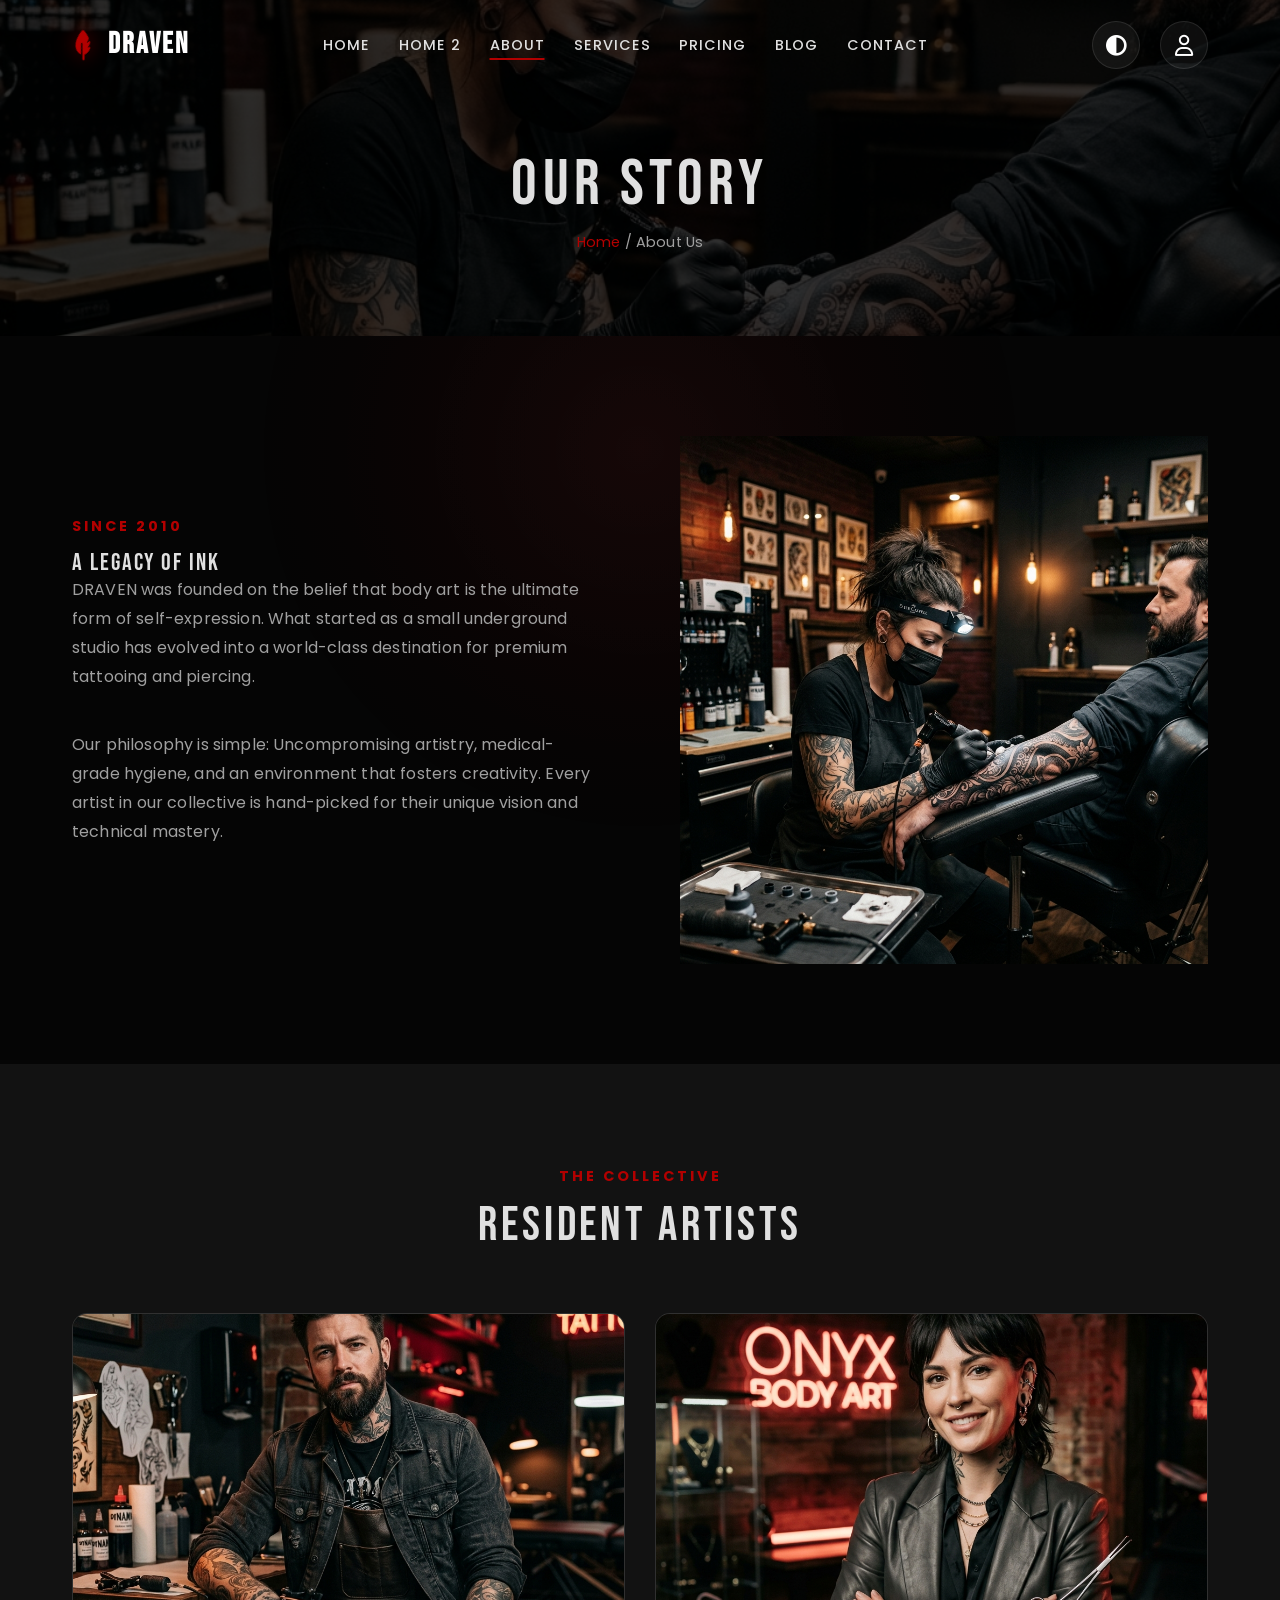
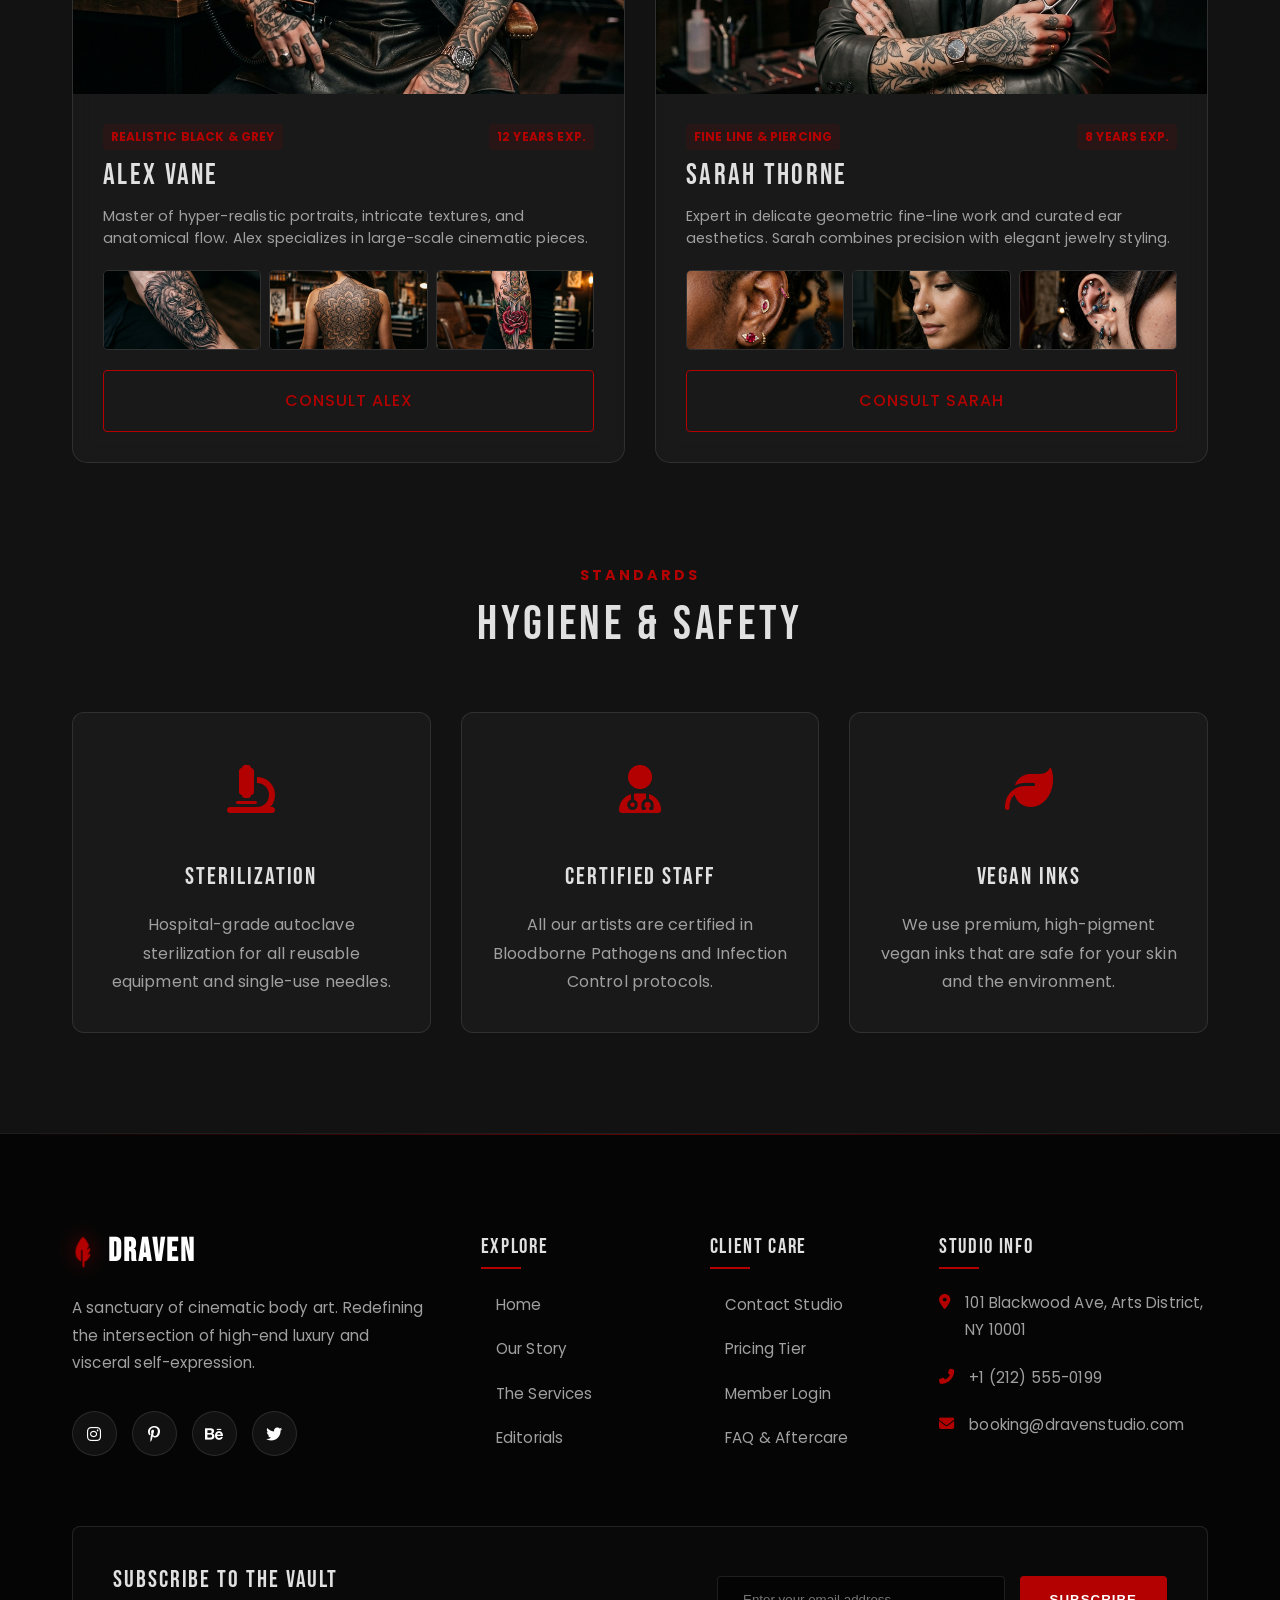
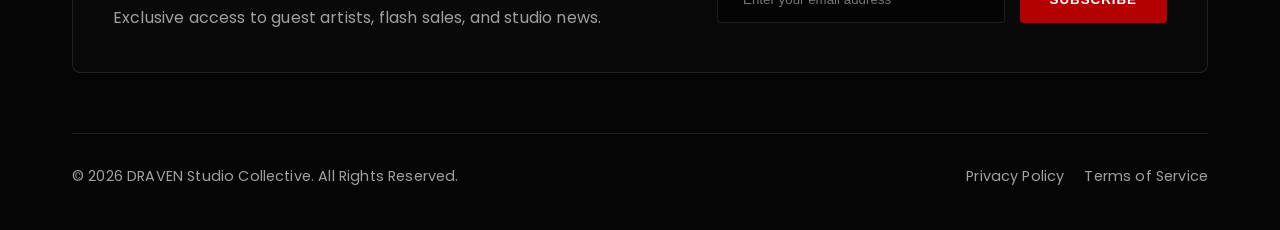
==== commit 0a68af5b: "Fix mobile viewport overlap, header button contrast, and footer responsiveness at 360px" ====
--- a/about.html
+++ b/about.html
@@ -168,10 +168,70 @@
         </section>
     </main>
 
+        <!-- PREMIUM FOOTER -->
     <footer class="footer">
         <div class="container">
+            <div class="footer-grid">
+                <!-- Brand Info -->
+                <div class="footer-col footer-brand">
+                    <a href="index.html" class="logo"><i class="fas fa-feather-pointed logo-icon"></i> DRAVEN</a>
+                    <p class="footer-desc">A sanctuary of cinematic body art. Redefining the intersection of high-end luxury and visceral self-expression.</p>
+                    <div class="social-icons">
+                        <a href="#" aria-label="Instagram"><i class="fab fa-instagram"></i></a>
+                        <a href="#" aria-label="Pinterest"><i class="fab fa-pinterest-p"></i></a>
+                        <a href="#" aria-label="Behance"><i class="fab fa-behance"></i></a>
+                        <a href="#" aria-label="Twitter"><i class="fab fa-twitter"></i></a>
+                    </div>
+                </div>
+
+                <!-- Navigation Links -->
+                <div class="footer-col footer-links">
+                    <h4>Explore</h4>
+                    <ul>
+                        <li><a href="index.html"><i class="fas fa-chevron-right"></i> Home</a></li>
+                        <li><a href="about.html"><i class="fas fa-chevron-right"></i> Our Story</a></li>
+                        <li><a href="services.html"><i class="fas fa-chevron-right"></i> The Services</a></li>
+                        <li><a href="blog.html"><i class="fas fa-chevron-right"></i> Editorials</a></li>
+                    </ul>
+                </div>
+
+                <!-- Support Links -->
+                <div class="footer-col footer-links">
+                    <h4>Client Care</h4>
+                    <ul>
+                        <li><a href="contact.html"><i class="fas fa-chevron-right"></i> Contact Studio</a></li>
+                        <li><a href="pricing.html"><i class="fas fa-chevron-right"></i> Pricing Tier</a></li>
+                        <li><a href="login.html"><i class="fas fa-chevron-right"></i> Member Login</a></li>
+                        <li><a href="contact.html"><i class="fas fa-chevron-right"></i> FAQ & Aftercare</a></li>
+                    </ul>
+                </div>
+
+                <!-- Newsletter & Contact -->
+                <div class="footer-col footer-contact">
+                    <h4>Studio Info</h4>
+                    <p class="contact-info"><i class="fas fa-map-marker-alt"></i> 101 Blackwood Ave, Arts District, NY 10001</p>
+                    <p class="contact-info"><i class="fas fa-phone-alt"></i> +1 (212) 555-0199</p>
+                    <p class="contact-info"><i class="fas fa-envelope"></i> booking@dravenstudio.com</p>
+                </div>
+            </div>
+
+            <div class="footer-newsletter-row">
+                <div class="newsletter-content">
+                    <h4>Subscribe to The Vault</h4>
+                    <p>Exclusive access to guest artists, flash sales, and studio news.</p>
+                </div>
+                <form class="newsletter-form premium-form">
+                    <input type="email" placeholder="Enter your email address" required>
+                    <button type="submit">Subscribe</button>
+                </form>
+            </div>
+
             <div class="footer-bottom">
-                <p>&copy; 2026 DRAVEN. All Rights Reserved.</p>
+                <p>&copy; 2026 DRAVEN Studio Collective. All Rights Reserved.</p>
+                <div class="footer-legal">
+                    <a href="#">Privacy Policy</a>
+                    <a href="#">Terms of Service</a>
+                </div>
             </div>
         </div>
     </footer>
--- a/assets/css/style.css
+++ b/assets/css/style.css
@@ -1216,27 +1216,44 @@
 
 /* Footer */
 .footer {
-    padding: 80px 0 30px;
-    background: #000;
+    padding: 100px 0 40px;
+    background: #050505;
     border-top: 1px solid var(--glass-border);
+    position: relative;
+    overflow: hidden;
+}
+
+.footer::before {
+    content: '';
+    position: absolute;
+    top: 0;
+    left: 0;
+    width: 100%;
+    height: 1px;
+    background: linear-gradient(90deg, transparent, var(--primary), transparent);
+    opacity: 0.5;
 }
 
 .footer-grid {
     display: grid;
-    grid-template-columns: 2fr 1fr 1.5fr;
-    gap: 60px;
+    grid-template-columns: 2fr 1fr 1fr 1.5fr;
+    gap: 50px;
     margin-bottom: 60px;
 }
 
 .footer-brand .logo {
-    margin-bottom: 20px;
-    display: inline-block;
-}
-
-.footer-brand p {
+    margin-bottom: 25px;
+    display: inline-flex;
+    align-items: center;
+    font-size: 2rem;
+}
+
+.footer-brand .footer-desc {
     color: var(--text-dim);
-    margin-bottom: 30px;
-    max-width: 400px;
+    margin-bottom: 35px;
+    max-width: 380px;
+    font-size: 0.95rem;
+    line-height: 1.8;
 }
 
 .social-icons {
@@ -1245,64 +1262,173 @@
 }
 
 .social-icons a {
-    width: 40px;
-    height: 40px;
-    background: var(--bg-charcoal);
+    width: 45px;
+    height: 45px;
+    background: rgba(255, 255, 255, 0.05);
+    border: 1px solid var(--glass-border);
     display: flex;
     justify-content: center;
     align-items: center;
     border-radius: 50%;
     color: var(--white);
+    transition: var(--transition);
 }
 
 .social-icons a:hover {
     background: var(--primary);
+    border-color: var(--primary);
     transform: translateY(-5px);
-}
-
-.footer-links h4, .footer-newsletter h4 {
-    margin-bottom: 25px;
-    font-size: 1.2rem;
+    box-shadow: 0 10px 20px rgba(179, 0, 0, 0.3);
+}
+
+.footer-col h4 {
+    margin-bottom: 30px;
+    font-size: 1.3rem;
+    position: relative;
+    display: inline-block;
+}
+
+.footer-col h4::after {
+    content: '';
+    position: absolute;
+    bottom: -10px;
+    left: 0;
+    width: 40px;
+    height: 2px;
+    background: var(--primary);
+}
+
+.footer-links ul {
+    list-style: none;
 }
 
 .footer-links li {
-    margin-bottom: 12px;
+    margin-bottom: 15px;
+}
+
+.footer-links a {
+    color: var(--text-dim);
+    font-size: 0.95rem;
+    display: inline-flex;
+    align-items: center;
+    gap: 8px;
+    transition: var(--transition);
+}
+
+.footer-links a i {
+    font-size: 0.7rem;
+    color: var(--primary);
+    opacity: 0;
+    transform: translateX(-10px);
+    transition: var(--transition);
 }
 
 .footer-links a:hover {
-    color: var(--primary);
-    padding-left: 5px;
-}
-
-.newsletter-form {
-    display: flex;
-    margin-top: 20px;
-}
-
-.newsletter-form input {
+    color: var(--white);
+}
+
+.footer-links a:hover i {
+    opacity: 1;
+    transform: translateX(0);
+}
+
+.footer-contact .contact-info {
+    color: var(--text-dim);
+    margin-bottom: 20px;
+    display: flex;
+    align-items: flex-start;
+    gap: 15px;
+    font-size: 0.95rem;
+}
+
+.footer-contact .contact-info i {
+    color: var(--primary);
+    margin-top: 5px;
+}
+
+.footer-newsletter-row {
+    display: flex;
+    justify-content: space-between;
+    align-items: center;
+    padding: 40px;
+    background: rgba(255, 255, 255, 0.02);
+    border: 1px solid var(--glass-border);
+    border-radius: 8px;
+    margin-bottom: 60px;
+}
+
+.newsletter-content h4 {
+    font-size: 1.5rem;
+    margin-bottom: 10px;
+}
+
+.newsletter-content p {
+    color: var(--text-dim);
+    margin: 0;
+}
+
+.premium-form {
+    display: flex;
+    gap: 15px;
+    width: 100%;
+    max-width: 450px;
+}
+
+.premium-form input {
     flex: 1;
-    background: var(--bg-charcoal);
+    background: rgba(0, 0, 0, 0.5);
     border: 1px solid var(--glass-border);
-    padding: 15px;
+    padding: 15px 25px;
     color: var(--white);
-    border-radius: 5px 0 0 5px;
-}
-
-.newsletter-form button {
+    border-radius: 4px;
+    outline: none;
+    transition: var(--transition);
+}
+
+.premium-form input:focus {
+    border-color: var(--primary);
+}
+
+.premium-form button {
     background: var(--primary);
     color: var(--white);
     border: none;
-    padding: 0 20px;
-    border-radius: 0 5px 5px 0;
+    padding: 0 30px;
+    border-radius: 4px;
     cursor: pointer;
+    font-weight: 600;
+    text-transform: uppercase;
+    letter-spacing: 1px;
+    transition: var(--transition);
+}
+
+.premium-form button:hover {
+    background: #ff1a1a;
+    box-shadow: 0 5px 15px rgba(179, 0, 0, 0.4);
 }
 
 .footer-bottom {
-    text-align: center;
+    display: flex;
+    justify-content: space-between;
+    align-items: center;
     padding-top: 30px;
     border-top: 1px solid var(--glass-border);
     color: var(--text-dim);
     font-size: 0.9rem;
+}
+
+.footer-legal {
+    display: flex;
+    gap: 20px;
+}
+
+.footer-legal a {
+    color: var(--text-dim);
+    transition: var(--transition);
+}
+
+.footer-legal a:hover {
+    color: var(--primary);
 }
 
 /* Lightbox */
@@ -1646,17 +1772,62 @@
         gap: 25px;
     }
 
+    .footer {
+        padding: 60px 0 30px;
+    }
+
     .footer-grid {
         grid-template-columns: 1fr;
         text-align: center;
+        gap: 40px;
+        margin-bottom: 40px;
     }
 
     .footer-brand .logo {
         justify-content: center;
     }
 
+    .footer-brand .footer-desc {
+        margin-left: auto;
+        margin-right: auto;
+    }
+
     .social-icons {
         justify-content: center;
+    }
+
+    .footer-contact .contact-info {
+        justify-content: center;
+        font-size: 0.9rem;
+    }
+
+    .footer-newsletter-row {
+        flex-direction: column;
+        text-align: center;
+        gap: 20px;
+        padding: 25px 15px;
+    }
+
+    .premium-form {
+        flex-direction: column;
+        gap: 12px;
+    }
+
+    .premium-form button {
+        width: 100%;
+        padding: 15px;
+    }
+
+    .footer-bottom {
+        flex-direction: column;
+        gap: 15px;
+        text-align: center;
+    }
+
+    .footer-legal {
+        justify-content: center;
+        flex-wrap: wrap;
+        gap: 10px;
     }
 }
 
@@ -2285,12 +2456,41 @@
 }
 body.light-theme .footer h4, 
 body.light-theme .footer .logo, 
-body.light-theme .footer-bottom p { 
+body.light-theme .footer-bottom p,
+body.light-theme .newsletter-content h4 { 
     color: #000000; 
 }
-body.light-theme .footer a { color: #444444; }
-body.light-theme .footer a:hover { color: var(--primary); }
-body.light-theme .footer .social-icons a { background: #ffffff; color: #000000; box-shadow: 0 5px 15px rgba(0,0,0,0.05); }
+body.light-theme .footer-brand .footer-desc,
+body.light-theme .footer-contact .contact-info,
+body.light-theme .footer-links a,
+body.light-theme .footer-legal a,
+body.light-theme .newsletter-content p {
+    color: #555555;
+}
+body.light-theme .footer a:hover,
+body.light-theme .footer-legal a:hover { 
+    color: var(--primary); 
+}
+body.light-theme .footer .social-icons a { 
+    background: #ffffff; 
+    color: #000000; 
+    box-shadow: 0 5px 15px rgba(0,0,0,0.05); 
+    border-color: rgba(0,0,0,0.05);
+}
+body.light-theme .footer .social-icons a:hover {
+    background: var(--primary);
+    color: #ffffff;
+    border-color: var(--primary);
+}
+body.light-theme .footer-newsletter-row {
+    background: #ffffff;
+    border-color: rgba(0,0,0,0.08);
+}
+body.light-theme .premium-form input {
+    background: #f0f0f0;
+    color: #000000;
+    border-color: rgba(0,0,0,0.1);
+}
 
 /* Other Sections */
 body.light-theme .bg-charcoal { background: #ffffff; }
@@ -2394,6 +2594,7 @@
 
 .auth-form .form-group {
     margin-bottom: 25px;
+    position: relative;
 }
 
 .auth-form input {
@@ -2401,7 +2602,7 @@
     background: rgba(255, 255, 255, 0.05);
     border: 1px solid var(--glass-border);
     color: var(--white);
-    padding: 15px 20px;
+    padding: 15px 45px 15px 20px;
     border-radius: 4px;
     font-family: var(--font-body);
     transition: var(--transition);
@@ -2413,12 +2614,29 @@
     background: rgba(255, 255, 255, 0.08);
 }
 
+.toggle-password {
+    position: absolute;
+    right: 20px;
+    top: 50%;
+    transform: translateY(-50%);
+    cursor: pointer;
+    color: var(--text-dim);
+    transition: var(--transition);
+    z-index: 5;
+}
+
+.toggle-password:hover {
+    color: var(--primary);
+}
+
 .auth-options {
     display: flex;
     justify-content: space-between;
     align-items: center;
     margin-bottom: 30px;
     font-size: 0.9rem;
+    flex-wrap: wrap;
+    gap: 15px;
 }
 
 .remember-me {
@@ -2459,3 +2677,127 @@
 .auth-footer a:hover {
     text-decoration: underline;
 }
+
+/* --- MOBILE & VIEWPORT OPTIMIZATIONS (360PX AND BELOW) --- */
+@media (max-width: 480px) {
+    /* Prevent fixed header and centered hero content overlap on mobile */
+    .hero {
+        min-height: 100vh !important;
+        height: auto !important;
+        padding-top: 130px !important;
+        padding-bottom: 60px !important;
+        display: flex !important;
+        align-items: flex-start !important;
+    }
+    
+    /* Sleeker typography for 360px viewport screen sizes */
+    .hero-title {
+        font-size: 2.3rem !important;
+        line-height: 1.1 !important;
+        margin-bottom: 1rem !important;
+    }
+    
+    .hero-subtitle {
+        font-size: 0.95rem !important;
+        margin-bottom: 1.8rem !important;
+        line-height: 1.6 !important;
+    }
+    
+    /* Sleeker mobile buttons with stacking and full-width */
+    .hero-btns {
+        flex-direction: column !important;
+        width: 100% !important;
+        gap: 12px !important;
+    }
+    
+    .hero-btns .btn {
+        width: 100% !important;
+        text-align: center !important;
+        padding: 14px 20px !important;
+        font-size: 0.9rem !important;
+        display: block !important;
+    }
+}
+
+/* --- LIGHT MODE HEADER & BUTTON CONTRAST IN THE HERO --- */
+/* The hero section is always dark, so text and buttons inside it must stay highly readable (white/red) regardless of the theme toggle! */
+
+/* Force hero secondary/outline buttons to remain white/primary in Light Mode */
+body.light-theme .hero-btns .btn-secondary,
+body.light-theme .home2-hero .btn-secondary {
+    border-color: #ffffff !important;
+    color: #ffffff !important;
+    background: transparent !important;
+}
+
+body.light-theme .hero-btns .btn-secondary:hover,
+body.light-theme .home2-hero .btn-secondary:hover {
+    background: #ffffff !important;
+    color: #000000 !important;
+}
+
+body.light-theme .hero-btns .btn-outline,
+body.light-theme .home2-hero .btn-outline {
+    border-color: rgba(255, 255, 255, 0.4) !important;
+    color: #ffffff !important;
+    background: transparent !important;
+}
+
+body.light-theme .hero-btns .btn-outline:hover,
+body.light-theme .home2-hero .btn-outline:hover {
+    background: #ffffff !important;
+    color: #000000 !important;
+    border-color: #ffffff !important;
+}
+
+/* --- HEADER UX ENHANCEMENT --- */
+/* In Light Mode, when at the top of the page, the fixed header is transparent over the dark hero background.
+   So the logo, navigation links, utility buttons, and hamburger icon MUST stay white.
+   They only turn black when the user scrolls and the header gets its solid light background! */
+
+body.light-theme .header:not(.scrolled) .logo {
+    color: #ffffff !important;
+}
+
+body.light-theme .header:not(.scrolled) .nav-links a {
+    color: #ffffff !important;
+}
+
+body.light-theme .header:not(.scrolled) .utility-btn {
+    color: #ffffff !important;
+    background: rgba(255, 255, 255, 0.1) !important;
+    border-color: rgba(255, 255, 255, 0.2) !important;
+}
+
+body.light-theme .header:not(.scrolled) .hamburger span {
+    background: #ffffff !important;
+}
+
+/* Ensure hamburger icon is completely visible and centered inside utility list on all mobile viewports */
+@media (max-width: 991px) {
+    .navbar-utility {
+        display: flex !important;
+        align-items: center !important;
+        gap: 12px !important;
+    }
+    
+    .hamburger {
+        display: flex !important;
+        flex-direction: column !important;
+        justify-content: space-between !important;
+        width: 28px !important;
+        height: 18px !important;
+        cursor: pointer !important;
+        z-index: 2000 !important;
+        background: transparent !important;
+        border: none !important;
+        padding: 0 !important;
+    }
+    
+    .hamburger span {
+        display: block !important;
+        width: 100% !important;
+        height: 2px !important;
+        transition: var(--transition) !important;
+    }
+}
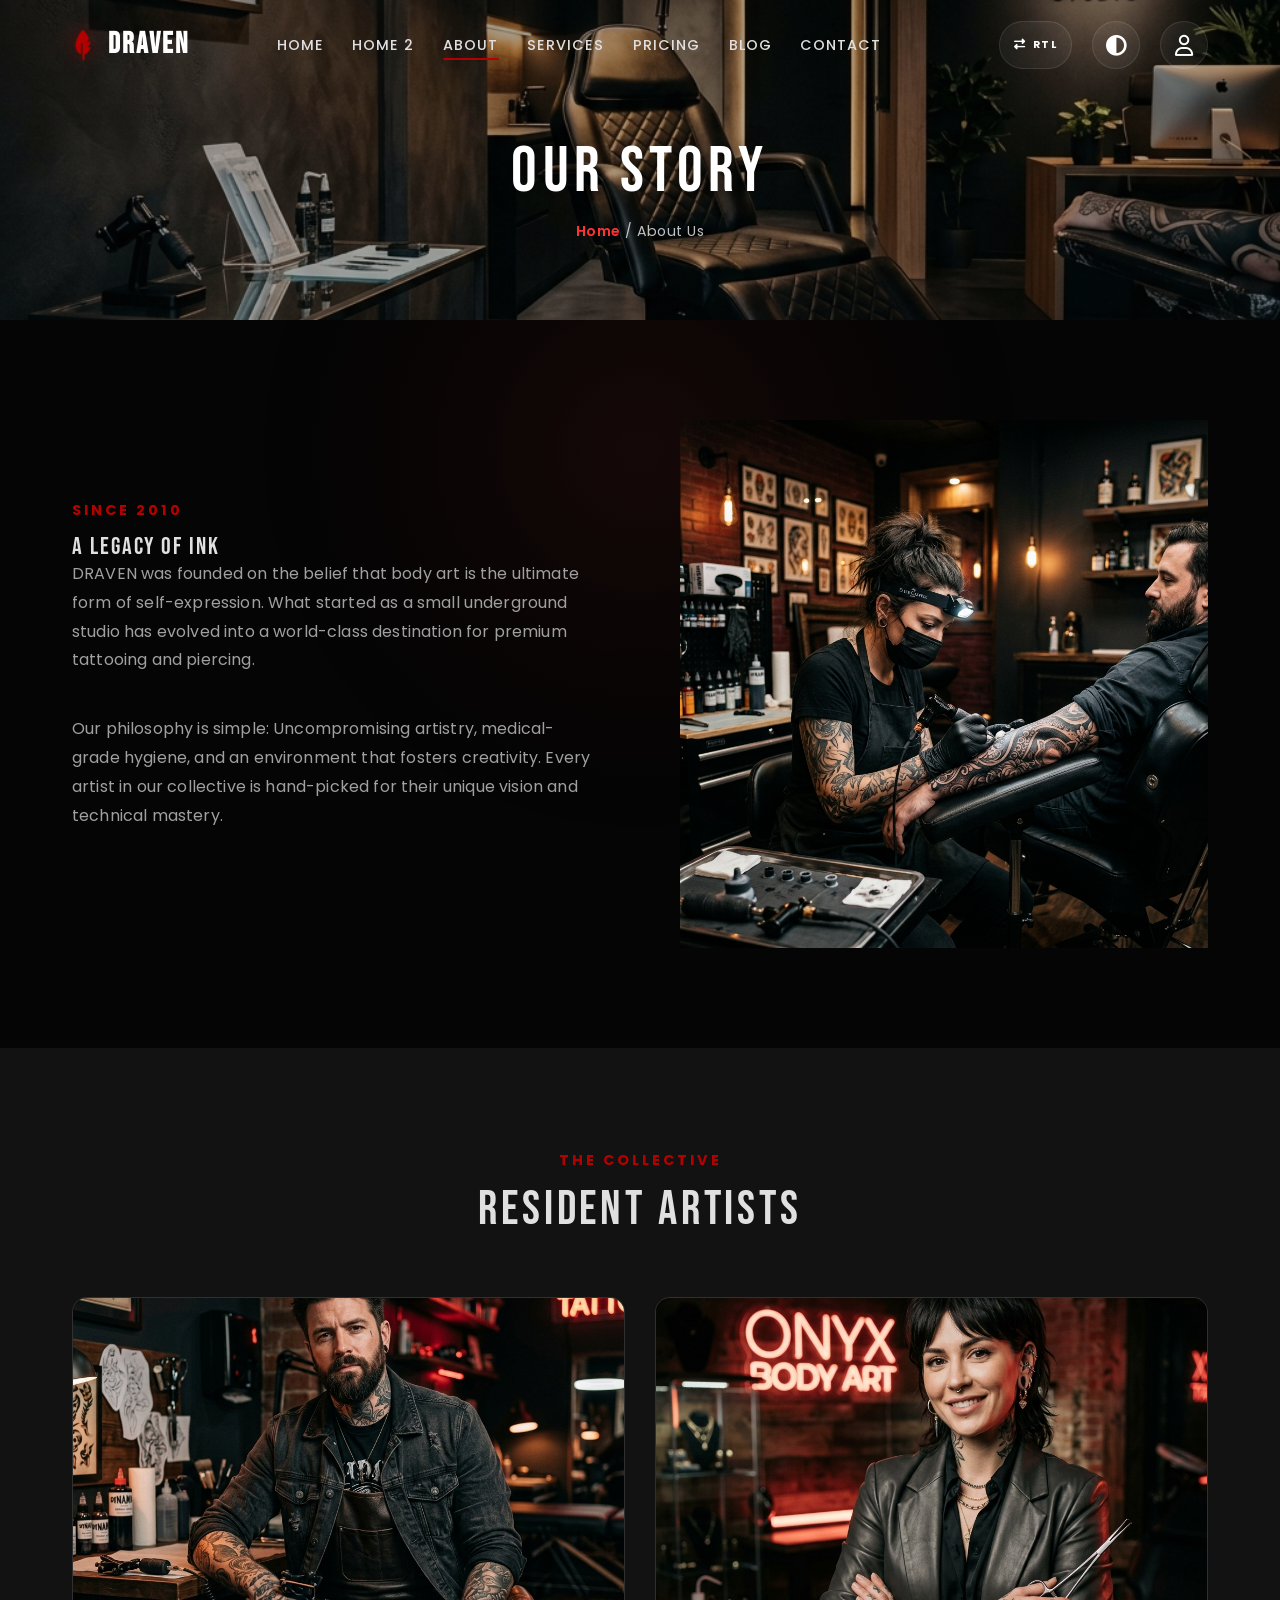
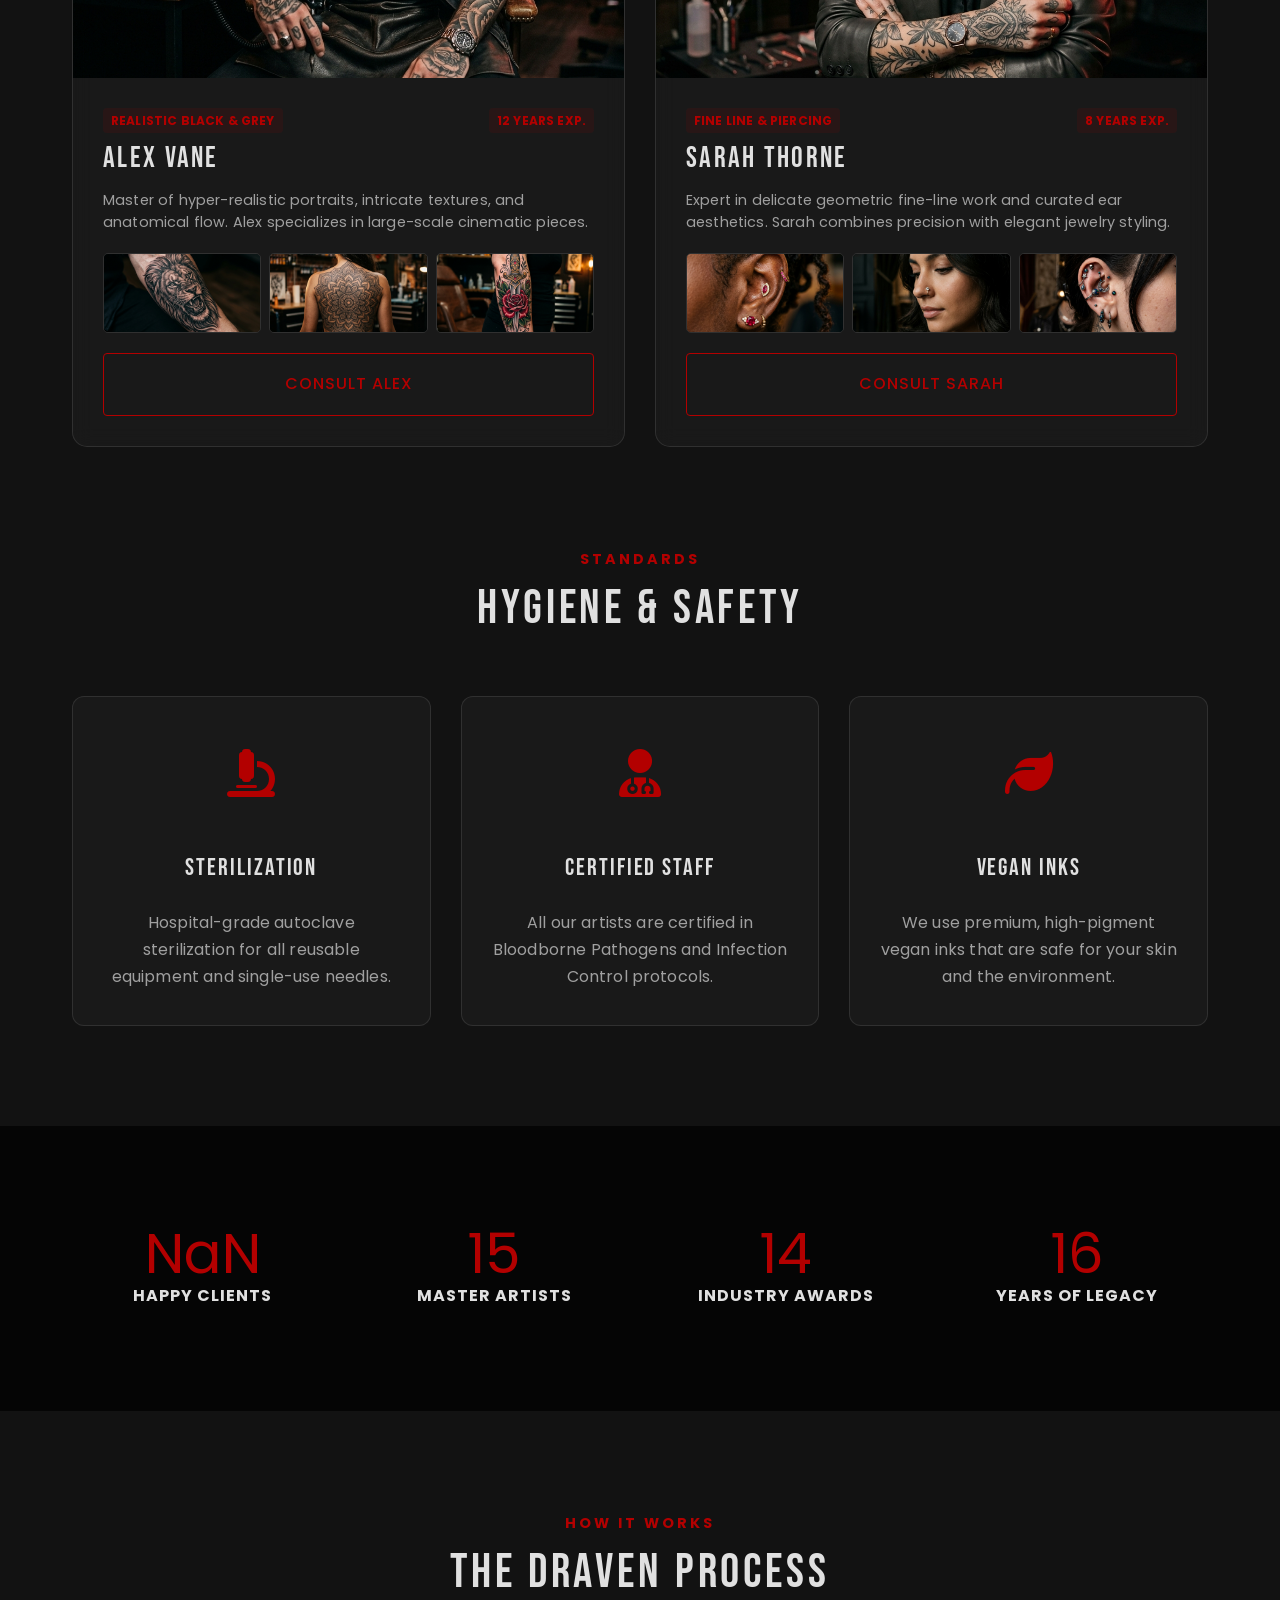
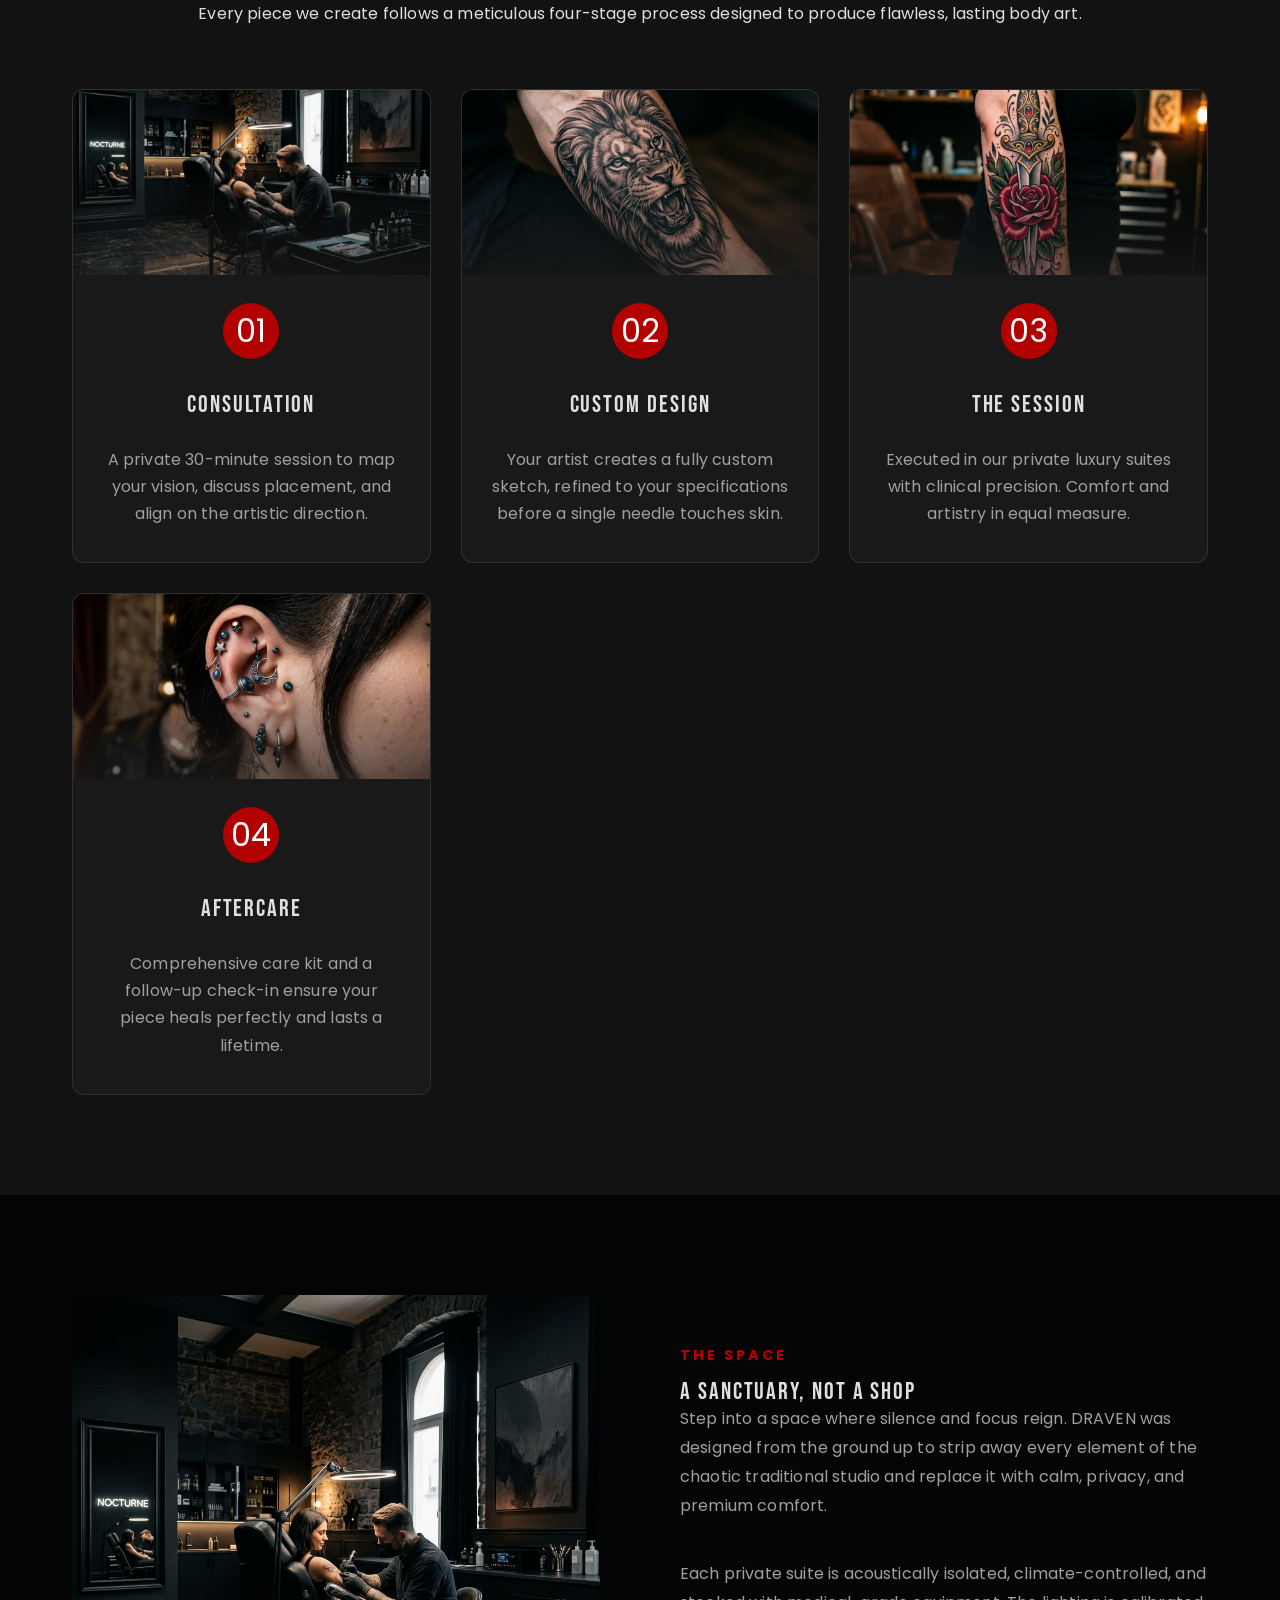
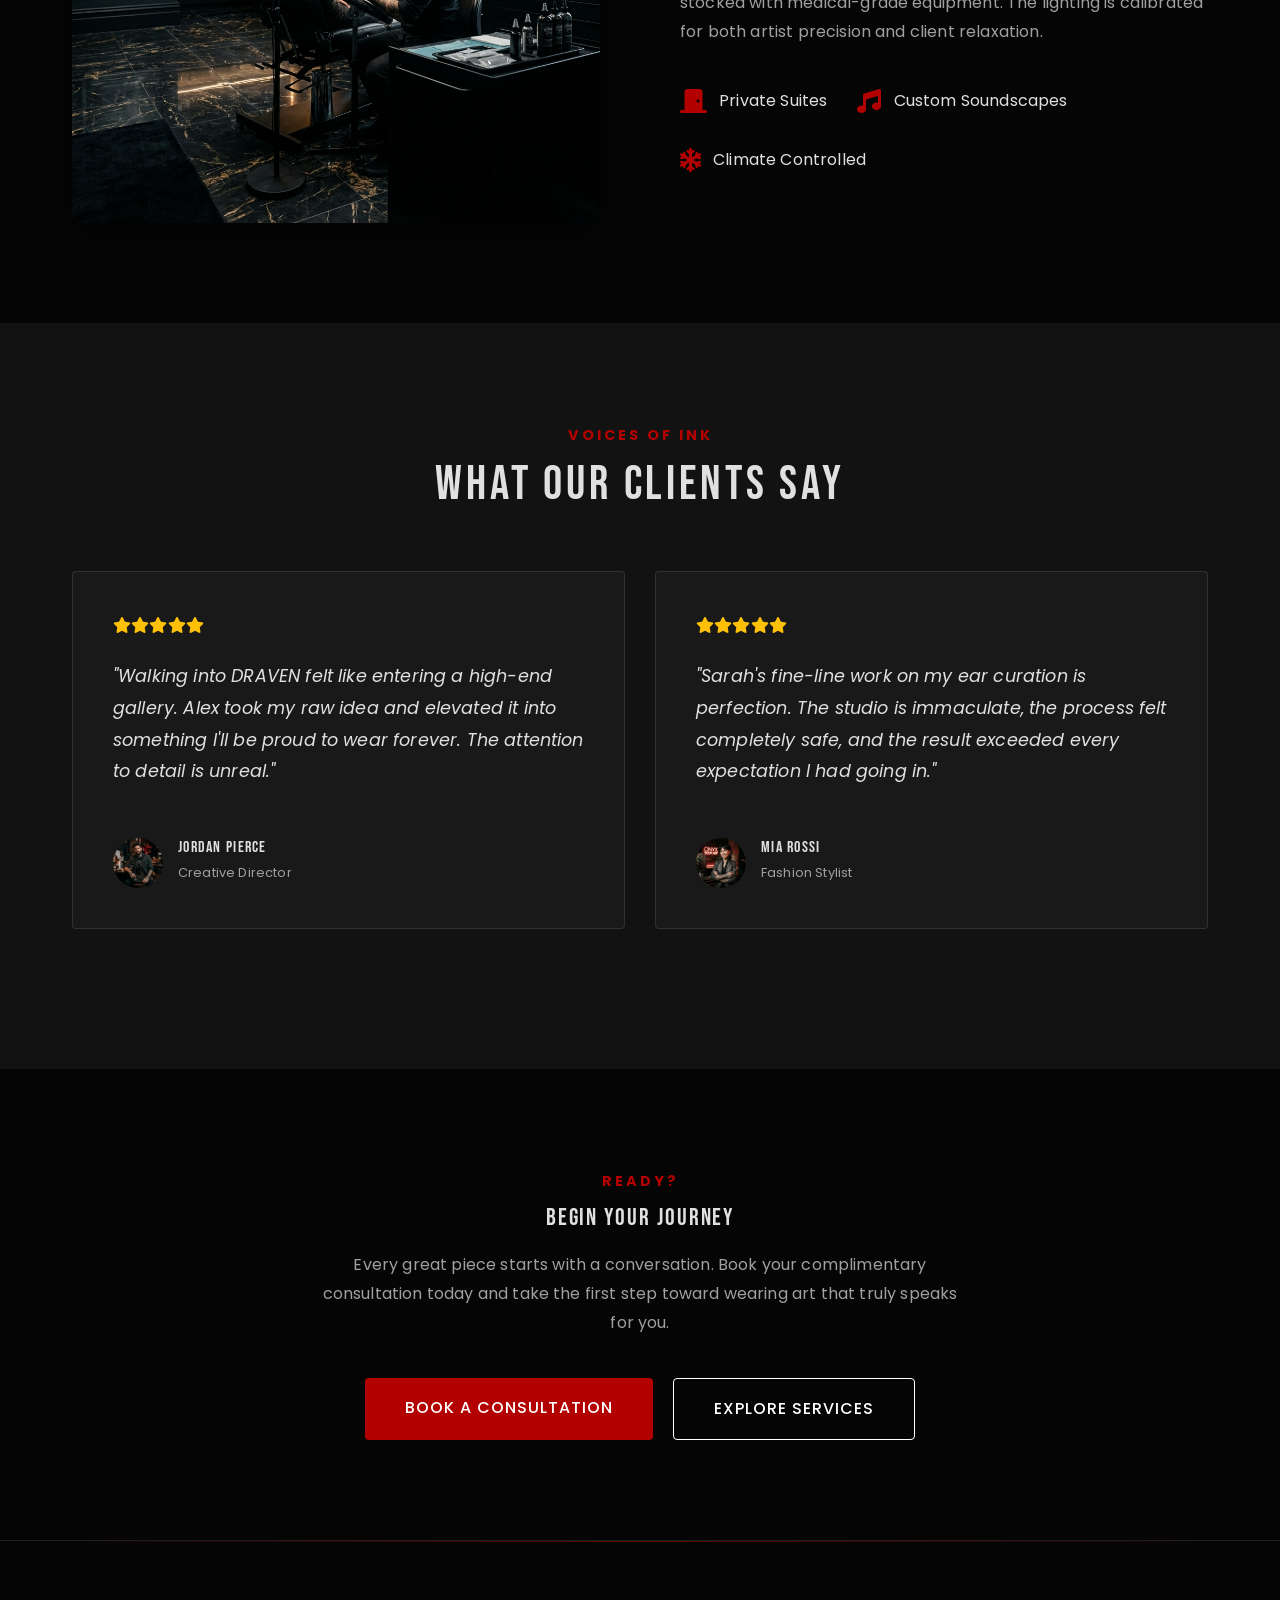
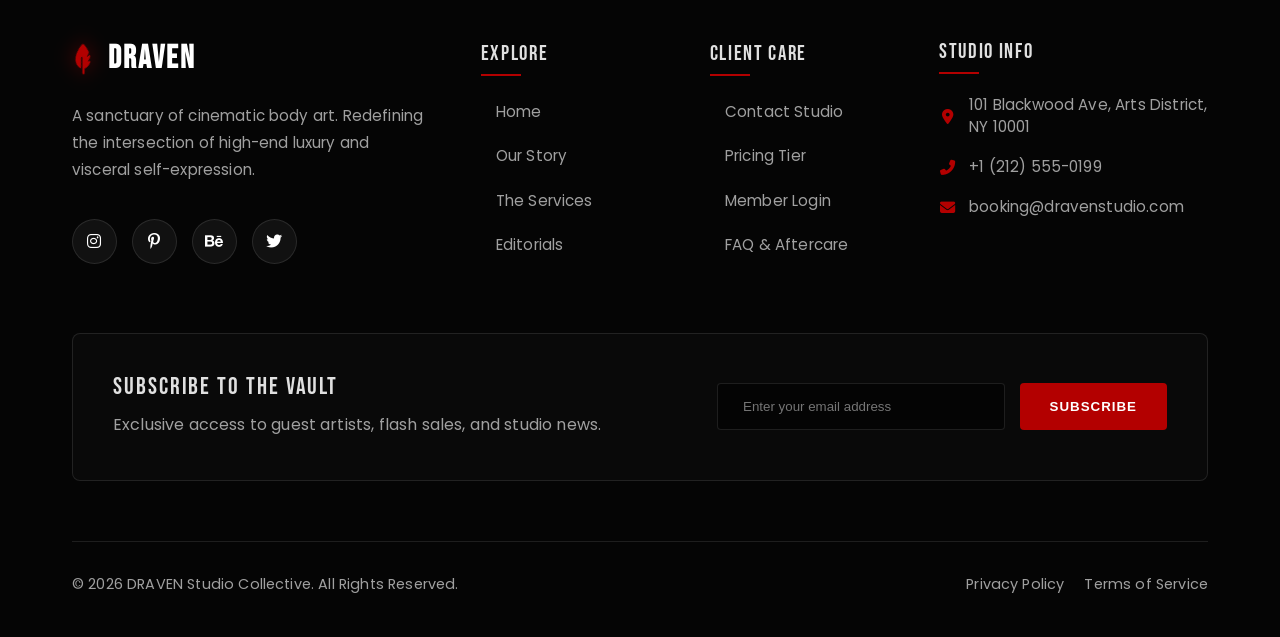
==== commit 4b7af756: "first commit" ====
--- a/about.html
+++ b/about.html
@@ -13,9 +13,6 @@
     <link rel="stylesheet" href="assets/css/style.css">
 </head>
 <body>
-    <div class="custom-cursor"></div>
-    <div class="custom-cursor-follower"></div>
-
     <div class="bg-particles"></div>
 
     <!-- Preloader -->
@@ -59,7 +56,7 @@
     </header>
 
     <main>
-        <div class="page-header">
+        <div class="page-header about-header">
             <div class="container">
                 <h1>Our Story</h1>
                 <div class="breadcrumb">
@@ -162,6 +159,157 @@
                         <div class="service-icon"><i class="fas fa-leaf"></i></div>
                         <h3>Vegan Inks</h3>
                         <p>We use premium, high-pigment vegan inks that are safe for your skin and the environment.</p>
+                    </div>
+                </div>
+            </div>
+        </section>
+
+        <!-- Stats Counter -->
+        <section class="section-padding">
+            <div class="container">
+                <div class="achievements-grid reveal">
+                    <div class="achievement-item">
+                        <span class="number">12K</span><span>Happy Clients</span>
+                    </div>
+                    <div class="achievement-item">
+                        <span class="number">15</span><span>Master Artists</span>
+                    </div>
+                    <div class="achievement-item">
+                        <span class="number">14</span><span>Industry Awards</span>
+                    </div>
+                    <div class="achievement-item">
+                        <span class="number">16</span><span>Years of Legacy</span>
+                    </div>
+                </div>
+            </div>
+        </section>
+
+        <!-- The Tattoo Process -->
+        <section class="section-padding bg-charcoal">
+            <div class="container">
+                <div class="section-header text-center reveal">
+                    <span class="subtitle">How It Works</span>
+                    <h2>The DRAVEN Process</h2>
+                    <p>Every piece we create follows a meticulous four-stage process designed to produce flawless, lasting body art.</p>
+                </div>
+                <div class="services-grid" style="margin-top: 50px;">
+                    <div class="service-card reveal">
+                        <div class="card-img">
+                            <img src="assets/images/studio-experience.png" alt="Consultation">
+                        </div>
+                        <div class="service-icon" style="font-size:2rem; width:56px; height:56px; background:var(--primary); color:#fff; border-radius:50%; display:flex; align-items:center; justify-content:center; margin-bottom:20px;">01</div>
+                        <h3>Consultation</h3>
+                        <p>A private 30-minute session to map your vision, discuss placement, and align on the artistic direction.</p>
+                    </div>
+                    <div class="service-card reveal">
+                        <div class="card-img">
+                            <img src="assets/images/gallery-tattoo1.png" alt="Design">
+                        </div>
+                        <div class="service-icon" style="font-size:2rem; width:56px; height:56px; background:var(--primary); color:#fff; border-radius:50%; display:flex; align-items:center; justify-content:center; margin-bottom:20px;">02</div>
+                        <h3>Custom Design</h3>
+                        <p>Your artist creates a fully custom sketch, refined to your specifications before a single needle touches skin.</p>
+                    </div>
+                    <div class="service-card reveal">
+                        <div class="card-img">
+                            <img src="assets/images/gallery-tattoo3.png" alt="Session">
+                        </div>
+                        <div class="service-icon" style="font-size:2rem; width:56px; height:56px; background:var(--primary); color:#fff; border-radius:50%; display:flex; align-items:center; justify-content:center; margin-bottom:20px;">03</div>
+                        <h3>The Session</h3>
+                        <p>Executed in our private luxury suites with clinical precision. Comfort and artistry in equal measure.</p>
+                    </div>
+                    <div class="service-card reveal">
+                        <div class="card-img">
+                            <img src="assets/images/gallery-piercing3.png" alt="Aftercare">
+                        </div>
+                        <div class="service-icon" style="font-size:2rem; width:56px; height:56px; background:var(--primary); color:#fff; border-radius:50%; display:flex; align-items:center; justify-content:center; margin-bottom:20px;">04</div>
+                        <h3>Aftercare</h3>
+                        <p>Comprehensive care kit and a follow-up check-in ensure your piece heals perfectly and lasts a lifetime.</p>
+                    </div>
+                </div>
+            </div>
+        </section>
+
+        <!-- Studio Environment -->
+        <section class="section-padding">
+            <div class="container">
+                <div class="about-grid">
+                    <div class="about-image reveal reveal-left">
+                        <div class="image-wrapper tilt-card">
+                            <img src="assets/images/studio-experience.png" alt="Studio Environment">
+                        </div>
+                    </div>
+                    <div class="about-text reveal reveal-right">
+                        <span class="subtitle">The Space</span>
+                        <h2>A Sanctuary, Not a Shop</h2>
+                        <p>Step into a space where silence and focus reign. DRAVEN was designed from the ground up to strip away every element of the chaotic traditional studio and replace it with calm, privacy, and premium comfort.</p>
+                        <p>Each private suite is acoustically isolated, climate-controlled, and stocked with medical-grade equipment. The lighting is calibrated for both artist precision and client relaxation.</p>
+                        <div style="margin-top: 35px; display: flex; gap: 30px; flex-wrap: wrap;">
+                            <div style="display:flex; align-items:center; gap:12px;">
+                                <i class="fas fa-door-closed" style="color:var(--primary); font-size:1.5rem;"></i>
+                                <span>Private Suites</span>
+                            </div>
+                            <div style="display:flex; align-items:center; gap:12px;">
+                                <i class="fas fa-music" style="color:var(--primary); font-size:1.5rem;"></i>
+                                <span>Custom Soundscapes</span>
+                            </div>
+                            <div style="display:flex; align-items:center; gap:12px;">
+                                <i class="fas fa-snowflake" style="color:var(--primary); font-size:1.5rem;"></i>
+                                <span>Climate Controlled</span>
+                            </div>
+                        </div>
+                    </div>
+                </div>
+            </div>
+        </section>
+
+        <!-- Client Testimonials -->
+        <section class="section-padding bg-charcoal">
+            <div class="container">
+                <div class="section-header text-center reveal">
+                    <span class="subtitle">Voices of Ink</span>
+                    <h2>What Our Clients Say</h2>
+                </div>
+                <div class="testimonial-container reveal">
+                    <div class="testimonial-card">
+                        <div class="stars">
+                            <i class="fas fa-star"></i><i class="fas fa-star"></i><i class="fas fa-star"></i><i class="fas fa-star"></i><i class="fas fa-star"></i>
+                        </div>
+                        <p>"Walking into DRAVEN felt like entering a high-end gallery. Alex took my raw idea and elevated it into something I'll be proud to wear forever. The attention to detail is unreal."</p>
+                        <div class="testimonial-user">
+                            <img src="assets/images/artist1.png" alt="Client">
+                            <div>
+                                <h4>Jordan Pierce</h4>
+                                <span>Creative Director</span>
+                            </div>
+                        </div>
+                    </div>
+                    <div class="testimonial-card">
+                        <div class="stars">
+                            <i class="fas fa-star"></i><i class="fas fa-star"></i><i class="fas fa-star"></i><i class="fas fa-star"></i><i class="fas fa-star"></i>
+                        </div>
+                        <p>"Sarah's fine-line work on my ear curation is perfection. The studio is immaculate, the process felt completely safe, and the result exceeded every expectation I had going in."</p>
+                        <div class="testimonial-user">
+                            <img src="assets/images/artist2.png" alt="Client">
+                            <div>
+                                <h4>Mia Rossi</h4>
+                                <span>Fashion Stylist</span>
+                            </div>
+                        </div>
+                    </div>
+                </div>
+            </div>
+        </section>
+
+        <!-- Final CTA -->
+        <section class="section-padding">
+            <div class="container">
+                <div style="text-align: center; max-width: 650px; margin: 0 auto;" class="reveal">
+                    <span class="subtitle">Ready?</span>
+                    <h2>Begin Your Journey</h2>
+                    <p style="color: var(--text-dim); margin: 20px 0 40px;">Every great piece starts with a conversation. Book your complimentary consultation today and take the first step toward wearing art that truly speaks for you.</p>
+                    <div style="display: flex; gap: 20px; justify-content: center; flex-wrap: wrap;">
+                        <a href="contact.html" class="btn btn-primary">Book a Consultation</a>
+                        <a href="services.html" class="btn btn-secondary">Explore Services</a>
                     </div>
                 </div>
             </div>
--- a/assets/css/style.css
+++ b/assets/css/style.css
@@ -53,6 +53,105 @@
     letter-spacing: 0.01em;
 }
 
+body.rtl-mode {
+    direction: rtl;
+    text-align: right;
+}
+
+/* ---- RTL: Grid & Flex containers ---- */
+body.rtl-mode .nav-links,
+body.rtl-mode .hero-btns,
+body.rtl-mode .services-grid,
+body.rtl-mode .artist-grid,
+body.rtl-mode .gallery-grid,
+body.rtl-mode .booking-grid,
+body.rtl-mode .footer-grid,
+body.rtl-mode .faq-grid,
+body.rtl-mode .testimonial-container,
+body.rtl-mode .achievements-grid,
+body.rtl-mode .social-login-group,
+body.rtl-mode .auth-options,
+body.rtl-mode .remember-me {
+    direction: rtl;
+}
+
+/* ---- RTL: Text elements ---- */
+body.rtl-mode .nav-links a,
+body.rtl-mode .footer-links a,
+body.rtl-mode .btn,
+body.rtl-mode input,
+body.rtl-mode textarea,
+body.rtl-mode select,
+body.rtl-mode .auth-header,
+body.rtl-mode .auth-header h2,
+body.rtl-mode .auth-header p,
+body.rtl-mode .auth-footer,
+body.rtl-mode .section-header,
+body.rtl-mode p {
+    text-align: right;
+}
+
+/* ---- RTL: Dropdowns ---- */
+body.rtl-mode .user-dropdown {
+    right: auto;
+    left: 0;
+}
+
+/* ---- RTL: Cards ---- */
+body.rtl-mode .artist-card,
+body.rtl-mode .service-card,
+body.rtl-mode .flash-item,
+body.rtl-mode .faq-item,
+body.rtl-mode .testimonial-card,
+body.rtl-mode .auth-card {
+    text-align: right;
+}
+
+body.rtl-mode .artist-card .btn-text {
+    justify-content: flex-end;
+}
+
+body.rtl-mode .hero-btns {
+    justify-content: center;
+}
+
+body.rtl-mode .nav-links a::after {
+    left: auto;
+    right: 50%;
+    transform: translateX(50%);
+}
+
+/* ---- RTL: Password toggle icon flips to left side ---- */
+body.rtl-mode .toggle-password {
+    right: auto;
+    left: 20px;
+}
+
+/* ---- RTL: Auth form inputs get padding mirrored ---- */
+body.rtl-mode .auth-form input {
+    padding: 15px 20px 15px 45px;
+    text-align: right;
+}
+
+/* ---- RTL: Auth brand bar — reverse logo and controls ---- */
+body.rtl-mode .auth-brand-bar {
+    flex-direction: row-reverse;
+}
+body.rtl-mode .auth-controls {
+    flex-direction: row-reverse;
+}
+
+/* ---- RTL: Footer links ---- */
+body.rtl-mode .footer-col,
+body.rtl-mode .footer-bottom {
+    text-align: right;
+}
+
+/* ---- RTL: FAQ question row ---- */
+body.rtl-mode .faq-question {
+    flex-direction: row-reverse;
+}
+
 h1, h2, h3, h4, .logo {
     font-family: var(--font-heading);
     font-weight: 400; /* Bebas Neue looks bold natively; 400 is ideal weight */
@@ -208,34 +307,6 @@
 .reveal-right.active {
     opacity: 1;
     transform: translateX(0);
-}
-
-/* Custom Cursor */
-.custom-cursor {
-    width: 10px;
-    height: 10px;
-    background-color: var(--accent);
-    border-radius: 50%;
-    position: fixed;
-    top: -100px;
-    left: -100px;
-    pointer-events: none;
-    z-index: 9999;
-    transition: transform 0.1s;
-    mix-blend-mode: difference;
-}
-
-.custom-cursor-follower {
-    width: 40px;
-    height: 40px;
-    border: 1px solid var(--accent);
-    border-radius: 50%;
-    position: fixed;
-    top: -100px;
-    left: -100px;
-    pointer-events: none;
-    z-index: 9998;
-    transition: transform 0.2s cubic-bezier(0.23, 1, 0.32, 1);
 }
 
 /* Loader */
@@ -497,6 +568,7 @@
     background: url('../images/hero-bg.png') no-repeat center center/cover;
     display: flex;
     align-items: center;
+    justify-content: center;
 }
 
 .hero-overlay {
@@ -512,6 +584,13 @@
     position: relative;
     z-index: 10;
     max-width: 800px;
+    width: 100%;
+    margin: 0 auto;
+    text-align: center;
+    display: flex;
+    flex-direction: column;
+    align-items: center;
+    justify-content: center;
 }
 
 .hero-title {
@@ -523,13 +602,16 @@
 .hero-subtitle {
     font-size: 1.2rem;
     color: var(--text-dim);
-    margin-bottom: 3rem;
+    margin: 0 auto 3rem auto;
     max-width: 600px;
 }
 
 .hero-btns {
     display: flex;
+    flex-wrap: wrap;
+    align-items: center;
     gap: 20px;
+    justify-content: center;
 }
 
 .scroll-indicator {
@@ -647,11 +729,18 @@
 }
 
 .image-wrapper img {
-    transition: var(--transition);
+    transform: none;
+    transition: transform 0.35s cubic-bezier(0.165, 0.84, 0.44, 1), filter 0.35s ease;
+    will-change: auto;
 }
 
 .image-wrapper:hover img {
-    transform: scale(1.1);
+    transform: scale(1.05);
+}
+
+.parallax {
+    transform: none !important;
+    will-change: auto;
 }
 
 .experience-badge {
@@ -692,6 +781,10 @@
     overflow: hidden;
     transition: var(--transition);
     backdrop-filter: blur(10px);
+    display: flex;
+    flex-direction: column;
+    height: 100%;
+    align-items: stretch;
 }
 
 .artist-card:hover {
@@ -744,6 +837,17 @@
 
 .artist-info {
     padding: 30px;
+    display: flex;
+    flex-direction: column;
+    flex: 1;
+}
+
+.artist-info h3,
+.artist-info p,
+.artist-info .artist-meta,
+.artist-info .artist-gallery-preview,
+.artist-info .btn-text {
+    width: 100%;
 }
 
 .artist-meta {
@@ -778,7 +882,14 @@
     display: grid;
     grid-template-columns: repeat(3, 1fr);
     gap: 8px;
+    margin-top: auto;
     margin-bottom: 20px;
+}
+
+.artist-card .btn-text {
+    margin-top: auto;
+    justify-content: flex-start;
+    align-items: center;
 }
 
 .artist-gallery-preview img {
@@ -909,6 +1020,11 @@
     display: grid;
     grid-template-columns: repeat(auto-fit, minmax(280px, 1fr));
     gap: 30px;
+    align-items: stretch;
+}
+
+.services-grid > .service-card {
+    height: 100%;
 }
 
 .service-card {
@@ -918,6 +1034,63 @@
     border: 1px solid var(--glass-border);
     transition: var(--transition);
     text-align: center;
+    display: flex;
+    flex-direction: column;
+    align-items: center;
+    justify-content: flex-start;
+    overflow: hidden;
+    min-height: 320px;
+}
+
+/* Service/Pricing card image banner */
+.card-img {
+    width: calc(100% + 60px);
+    margin: -35px -30px 28px;
+    height: 185px;
+    overflow: hidden;
+    position: relative;
+    flex-shrink: 0;
+}
+
+.card-img img {
+    width: 100%;
+    height: 100%;
+    object-fit: cover;
+    object-position: center;
+    transition: transform 0.6s ease;
+    display: block;
+}
+
+.service-card:hover .card-img img,
+.pricing-card:hover .card-img img {
+    transform: scale(1.08);
+}
+
+.card-img::after {
+    content: '';
+    position: absolute;
+    bottom: 0;
+    left: 0;
+    width: 100%;
+    height: 60%;
+    background: linear-gradient(to top, var(--bg-card), transparent);
+    pointer-events: none;
+}
+
+/* Pricing card image banner — bleed matches 40px/35px padding */
+.pricing-card .card-img {
+    width: calc(100% + 70px);
+    margin: -40px -35px 28px;
+    height: 190px;
+    flex-shrink: 0;
+}
+
+.pricing-card .card-img::after {
+    background: linear-gradient(to top, var(--bg-card), transparent);
+}
+
+.pricing-card.featured .card-img::after {
+    background: linear-gradient(to top, #250000, transparent);
 }
 
 .service-card:hover {
@@ -930,8 +1103,9 @@
 .service-icon {
     font-size: 3rem;
     color: var(--primary);
-    margin-bottom: 30px;
+    margin-bottom: 24px;
     transition: var(--transition);
+    flex-shrink: 0;
 }
 
 .service-card:hover .service-icon {
@@ -939,12 +1113,28 @@
 }
 
 .service-card h3 {
-    margin-bottom: 20px;
+    margin-bottom: 14px;
     font-size: 1.5rem;
+    min-height: 2.2em;
+    display: flex;
+    align-items: center;
+    justify-content: center;
 }
 
 .service-card p {
     color: var(--text-dim);
+    flex: 1 1 auto;
+    line-height: 1.7;
+    margin-bottom: 0;
+    display: flex;
+    align-items: flex-start;
+    justify-content: center;
+    text-align: center;
+}
+
+.service-card .btn-text {
+    margin-top: auto;
+    align-self: center;
 }
 
 /* Pricing Section */
@@ -956,17 +1146,20 @@
 
 .pricing-card {
     background: var(--bg-card);
-    padding: 50px;
-    border-radius: 20px;
+    padding: 40px 35px;
+    border-radius: 15px;
     border: 1px solid var(--glass-border);
     position: relative;
     overflow: hidden;
+    display: flex;
+    flex-direction: column;
+    transition: var(--transition);
 }
 
 .pricing-card.featured {
     border-color: var(--primary);
-    transform: scale(1.05);
     background: linear-gradient(135deg, var(--bg-charcoal), #250000);
+    box-shadow: 0 0 40px rgba(179, 0, 0, 0.15);
 }
 
 .pricing-header {
@@ -1012,7 +1205,12 @@
     display: grid;
     grid-template-columns: 1fr 1.5fr;
     gap: 80px;
-    align-items: center;
+    align-items: start;
+}
+
+.booking-info {
+    display: flex;
+    flex-direction: column;
 }
 
 .contact-info-list {
@@ -1157,61 +1355,78 @@
 }
 
 /* FAQ Section */
-.faq-accordion {
-    max-width: 800px;
+.faq-grid {
+    display: grid;
+    grid-template-columns: repeat(auto-fit, minmax(320px, 1fr));
+    gap: 30px;
+    max-width: 1100px;
     margin: 0 auto;
+    position: relative;
+    z-index: 1;
 }
 
 .faq-item {
-    background: var(--bg-black);
+    background: var(--bg-card);
     border: 1px solid var(--glass-border);
-    border-radius: 10px;
-    margin-bottom: 15px;
-    overflow: hidden;
+    border-left: 3px solid var(--primary);
+    border-radius: 8px;
+    padding: 30px;
+    display: flex;
+    flex-direction: column;
+    gap: 15px;
+    height: 100%;
 }
 
 .faq-question {
-    padding: 25px 30px;
-    display: flex;
-    justify-content: space-between;
-    align-items: center;
-    cursor: pointer;
-    transition: var(--transition);
-}
-
-.faq-question:hover {
-    background: rgba(255, 255, 255, 0.05);
-}
-
-.faq-question h3 {
-    font-size: 1.1rem;
-    text-transform: none;
-    letter-spacing: normal;
-}
-
-.faq-question i {
-    transition: var(--transition);
-}
-
-.faq-item.active .faq-question {
-    border-bottom: 1px solid var(--glass-border);
-    color: var(--primary);
-}
-
-.faq-item.active .faq-question i {
-    transform: rotate(45deg);
+    display: block;
+}
+
+.faq-question h3,
+.faq-title {
+    font-family: var(--font-body);
+    font-weight: 600;
+    font-size: 1.25rem;
+    color: var(--white);
+    margin: 0;
+    line-height: 1.4;
+}
+
+.faq-subtitle {
+    display: block;
+    font-size: 0.85rem;
+    color: var(--text-dim);
+    font-weight: 400;
+    margin-top: 4px;
+}
+
+body.light-theme .faq-subtitle {
+    color: #555555;
 }
 
 .faq-answer {
-    padding: 0 30px;
-    max-height: 0;
-    overflow: hidden;
-    transition: var(--transition);
-}
-
-.faq-item.active .faq-answer {
-    padding: 25px 30px;
-    max-height: 300px;
+    color: var(--text-dim);
+    font-size: 0.95rem;
+    line-height: 1.7;
+}
+
+.faq-answer p {
+    margin: 0;
+}
+
+/* Light theme overrides */
+body.light-theme .faq-item {
+    background: #ffffff;
+    border-color: rgba(0, 0, 0, 0.08);
+    border-left-color: var(--primary);
+}
+
+body.light-theme .faq-question h3,
+body.light-theme .faq-title {
+    color: #111111;
+}
+
+body.light-theme .faq-answer {
+    color: #444444;
 }
 
 /* Footer */
@@ -1239,6 +1454,19 @@
     grid-template-columns: 2fr 1fr 1fr 1.5fr;
     gap: 50px;
     margin-bottom: 60px;
+    text-align: left;
+}
+
+.footer-col,
+.footer-brand,
+.footer-links,
+.footer-contact,
+.newsletter-content,
+.footer-newsletter-row,
+.footer-bottom,
+.footer-bottom p,
+.footer-legal {
+    text-align: left;
 }
 
 .footer-brand .logo {
@@ -1254,6 +1482,7 @@
     max-width: 380px;
     font-size: 0.95rem;
     line-height: 1.8;
+    text-align: left;
 }
 
 .social-icons {
@@ -1332,18 +1561,46 @@
     transform: translateX(0);
 }
 
+.footer-contact {
+    display: flex;
+    flex-direction: column;
+    align-items: flex-start;
+}
+
+.footer-contact {
+    display: flex;
+    flex-direction: column;
+    align-items: flex-start;
+}
+
 .footer-contact .contact-info {
     color: var(--text-dim);
-    margin-bottom: 20px;
-    display: flex;
-    align-items: flex-start;
-    gap: 15px;
+    margin-bottom: 18px;
+    display: flex;
+    align-items: center;
+    gap: 12px;
     font-size: 0.95rem;
+    line-height: 1.45;
+    text-align: left;
+    width: 100%;
 }
 
 .footer-contact .contact-info i {
     color: var(--primary);
-    margin-top: 5px;
+    width: 18px;
+    height: 18px;
+    flex: 0 0 18px;
+    display: inline-flex;
+    justify-content: center;
+    align-items: center;
+    margin-top: 0;
+}
+
+.footer-contact .contact-info span,
+.footer-contact .contact-info a {
+    display: inline-block;
+    min-width: 0;
+    word-break: normal;
 }
 
 .footer-newsletter-row {
@@ -1355,6 +1612,7 @@
     border: 1px solid var(--glass-border);
     border-radius: 8px;
     margin-bottom: 60px;
+    text-align: left;
 }
 
 .newsletter-content h4 {
@@ -1415,6 +1673,7 @@
     border-top: 1px solid var(--glass-border);
     color: var(--text-dim);
     font-size: 0.9rem;
+    text-align: left;
 }
 
 .footer-legal {
@@ -1476,8 +1735,9 @@
 /* --- AFTERCARE SECTION --- */
 .aftercare-grid {
     display: grid;
-    grid-template-columns: repeat(auto-fit, minmax(320px, 1fr));
+    grid-template-columns: repeat(auto-fit, minmax(300px, 1fr));
     gap: 30px;
+    align-items: stretch;
 }
 
 .aftercare-card {
@@ -1486,6 +1746,14 @@
     border-radius: 20px;
     border: 1px solid var(--glass-border);
     transition: var(--transition);
+    display: flex;
+    flex-direction: column;
+}
+
+.aftercare-card p {
+    flex: 1;
+    line-height: 1.7;
+    color: var(--text-dim);
 }
 
 .aftercare-card:hover {
@@ -1502,22 +1770,42 @@
 .care-list {
     margin-top: 20px;
     list-style: none;
+    padding-left: 0;
 }
 
 .care-list li {
-    position: relative;
-    padding-left: 25px;
-    margin-bottom: 10px;
-    font-size: 0.9rem;
+    display: flex;
+    align-items: center;
+    gap: 12px;
+    margin-bottom: 14px;
+    font-size: 0.95rem;
     color: var(--text-dim);
+    line-height: 1.5;
+    padding-left: 0;
+}
+
+.care-list li i {
+    color: var(--primary);
+    font-size: 1rem;
+    flex-shrink: 0;
+    width: 20px;
+    text-align: center;
 }
 
 .care-list li::before {
-    content: '→';
-    position: absolute;
-    left: 0;
+    display: none;
+}
+
+/* Care list with plain text items (no icons): show arrow bullet */
+.care-list--arrow li::before {
+    content: '\203A';
+    display: inline-block;
     color: var(--primary);
     font-weight: 700;
+    flex-shrink: 0;
+    font-size: 1.1rem;
+    line-height: 1;
+    width: 16px;
 }
 
 .aftercare-notice {
@@ -1597,6 +1885,11 @@
     display: grid;
     grid-template-columns: repeat(auto-fit, minmax(300px, 1fr));
     gap: 30px;
+    align-items: stretch;
+}
+
+.flash-grid > .flash-item {
+    height: 100%;
 }
 
 .flash-item {
@@ -1605,6 +1898,9 @@
     overflow: hidden;
     border: 1px solid var(--glass-border);
     transition: var(--transition);
+    display: flex;
+    flex-direction: column;
+    height: 100%;
 }
 
 .flash-item:hover {
@@ -1646,17 +1942,30 @@
 
 .flash-info {
     padding: 25px;
+    display: flex;
+    flex-direction: column;
+    flex: 1 1 auto;
 }
 
 .flash-info h4 {
     font-size: 1.4rem;
-    margin-bottom: 15px;
+    margin-bottom: 12px;
+    min-height: 2.2em;
+    display: flex;
+    align-items: center;
 }
 
 .flash-meta {
     display: flex;
     justify-content: space-between;
-    margin-bottom: 20px;
+    align-items: center;
+    gap: 12px;
+    margin-bottom: 18px;
+}
+
+.flash-info .btn-block {
+    margin-top: auto;
+    width: 100%;
 }
 
 .flash-price {
@@ -1778,39 +2087,76 @@
 
     .footer-grid {
         grid-template-columns: 1fr;
-        text-align: center;
-        gap: 40px;
-        margin-bottom: 40px;
+        text-align: left;
+        gap: 36px;
+        margin-bottom: 36px;
+    }
+
+    .footer-col,
+    .footer-brand,
+    .newsletter-content,
+    .footer-bottom,
+    .footer-bottom p,
+    .footer-legal {
+        text-align: left;
     }
 
     .footer-brand .logo {
-        justify-content: center;
+        justify-content: flex-start;
     }
 
     .footer-brand .footer-desc {
-        margin-left: auto;
-        margin-right: auto;
+        margin-left: 0;
+        margin-right: 0;
+        max-width: none;
+        text-align: left;
     }
 
     .social-icons {
-        justify-content: center;
+        justify-content: flex-start;
+    }
+
+    .footer-contact {
+        align-items: flex-start;
+        width: 100%;
     }
 
     .footer-contact .contact-info {
-        justify-content: center;
+        display: flex;
+        align-items: center;
+        justify-content: flex-start;
+        text-align: left;
+        gap: 10px;
+        margin-bottom: 14px;
         font-size: 0.9rem;
+        width: 100%;
+        max-width: none;
+        margin-left: 0;
+        margin-right: 0;
+        line-height: 1.4;
+    }
+
+    .footer-contact .contact-info i {
+        flex: 0 0 16px;
+        width: 16px;
+        height: 16px;
+        margin-top: 0;
     }
 
     .footer-newsletter-row {
         flex-direction: column;
-        text-align: center;
-        gap: 20px;
-        padding: 25px 15px;
+        align-items: flex-start;
+        text-align: left;
+        gap: 18px;
+        padding: 24px 16px;
     }
 
     .premium-form {
         flex-direction: column;
+        align-items: stretch;
         gap: 12px;
+        max-width: none;
+        width: 100%;
     }
 
     .premium-form button {
@@ -1820,12 +2166,13 @@
 
     .footer-bottom {
         flex-direction: column;
-        gap: 15px;
-        text-align: center;
+        align-items: flex-start;
+        gap: 14px;
+        text-align: left;
     }
 
     .footer-legal {
-        justify-content: center;
+        justify-content: flex-start;
         flex-wrap: wrap;
         gap: 10px;
     }
@@ -1888,26 +2235,32 @@
     display: grid;
     grid-template-columns: repeat(auto-fit, minmax(250px, 1fr));
     gap: 30px;
+    align-items: stretch;
 }
 
 .policy-card {
     background: var(--bg-card);
-    padding: 30px;
+    padding: 35px 30px;
     border-radius: 15px;
     border: 1px solid var(--glass-border);
     text-align: center;
     transition: var(--transition);
+    display: flex;
+    flex-direction: column;
+    align-items: center;
 }
 
 .policy-card:hover {
     border-color: var(--primary);
-    transform: scale(1.05);
+    transform: translateY(-8px);
+    box-shadow: 0 15px 40px rgba(179, 0, 0, 0.12);
 }
 
 .policy-card i {
     font-size: 2rem;
     color: var(--primary);
     margin-bottom: 20px;
+    flex-shrink: 0;
 }
 
 .policy-card h4 {
@@ -1920,6 +2273,8 @@
     font-size: 0.9rem;
     color: var(--text-dim);
     margin-bottom: 0;
+    flex: 1;
+    line-height: 1.7;
 }
 
 /* --- BLOG PAGE --- */
@@ -2046,25 +2401,176 @@
     color: var(--primary);
 }
 
-/* Page Header */
+/* =============================================
+   PAGE HEADER — Inner Page Hero Banner
+   (About, Services, Blog, Contact, etc.)
+   ============================================= */
 .page-header {
-    padding: 150px 0 80px;
-    background: linear-gradient(rgba(0,0,0,0.8), rgba(0,0,0,0.8)), url('../images/hero-bg.png') center/cover;
+    position: relative;
+    padding: 0;
+    min-height: 320px;
+    display: flex;
+    align-items: center;
+    justify-content: center;
     text-align: center;
+    overflow: hidden;
+
+    /* Background image: single, centered, cover — NO repeat, NO tile */
+    background-image: url('../images/hero-bg.png');
+    background-repeat: no-repeat;
+    background-position: center center;
+    background-size: cover;
+    background-attachment: scroll;
+}
+
+/* Unique Page Header Hero Backgrounds */
+.page-header.about-header {
+    background-image: url('../images/about-hero.png');
+}
+
+.page-header.services-header {
+    background-image: url('../images/services-hero.png');
+}
+
+.page-header.blog-header {
+    background-image: url('../images/blog-hero.png');
+}
+
+.page-header.contact-header {
+    background-image: url('../images/contact-hero.png');
+}
+
+/* Dark gradient overlay via pseudo-element — keeps image visible */
+.page-header::before {
+    content: '';
+    position: absolute;
+    inset: 0;
+    background: linear-gradient(
+        160deg,
+        rgba(5, 5, 5, 0.45) 0%,
+        rgba(5, 5, 5, 0.25) 60%,
+        rgba(5, 5, 5, 0.40) 100%
+    );
+    z-index: 1;
+}
+
+/* Content sits above the overlay */
+.page-header .container {
+    position: relative;
+    z-index: 2;
+    padding-top: calc(72px + 50px); /* navbar height + breathing room */
+    padding-bottom: 60px;
+    width: 100%;
 }
 
 .page-header h1 {
-    font-size: 4rem;
-    margin-bottom: 10px;
+    font-size: clamp(2.2rem, 5vw, 4.5rem);
+    margin-bottom: 14px;
+    line-height: 1.05;
+    color: #ffffff;
+    text-shadow: 0 2px 20px rgba(0, 0, 0, 0.5);
+    word-break: break-word;
+    overflow-wrap: break-word;
 }
 
 .breadcrumb {
-    color: var(--text-dim);
-    font-size: 0.9rem;
+    color: rgba(255, 255, 255, 0.75);
+    font-size: 0.88rem;
+    letter-spacing: 0.5px;
+    word-break: break-word;
 }
 
 .breadcrumb a {
-    color: var(--primary);
+    color: var(--primary-light);
+    font-weight: 600;
+    transition: color 0.2s ease;
+}
+
+.breadcrumb a:hover {
+    color: #ffffff;
+}
+
+/* Separator — styled automatically in markup as " / " */
+
+/* Light mode: slightly lighter overlay so image pops equally */
+body.light-theme .page-header::before {
+    background: linear-gradient(
+        160deg,
+        rgba(10, 10, 10, 0.40) 0%,
+        rgba(10, 10, 10, 0.20) 60%,
+        rgba(10, 10, 10, 0.35) 100%
+    );
+}
+
+body.light-theme .page-header h1 {
+    color: #ffffff;
+    text-shadow: 0 2px 24px rgba(0, 0, 0, 0.6);
+}
+
+body.light-theme .breadcrumb {
+    color: rgba(255, 255, 255, 0.80);
+}
+
+body.light-theme .breadcrumb a {
+    color: #ffaaaa;
+}
+
+/* --- Responsive: 1024px (tablet landscape) --- */
+@media (max-width: 1024px) {
+    .page-header {
+        min-height: 280px;
+    }
+
+    .page-header .container {
+        padding-top: calc(72px + 40px);
+        padding-bottom: 50px;
+    }
+}
+
+/* --- Responsive: 768px (tablet portrait) --- */
+@media (max-width: 768px) {
+    .page-header {
+        min-height: 240px;
+    }
+
+    .page-header .container {
+        padding-top: calc(70px + 36px);
+        padding-bottom: 44px;
+        padding-left: 20px;
+        padding-right: 20px;
+    }
+
+    .page-header h1 {
+        font-size: clamp(1.9rem, 7vw, 2.8rem);
+        margin-bottom: 10px;
+    }
+
+    .breadcrumb {
+        font-size: 0.82rem;
+    }
+}
+
+/* --- Responsive: 360px (small mobile) --- */
+@media (max-width: 420px) {
+    .page-header {
+        min-height: 210px;
+    }
+
+    .page-header .container {
+        padding-top: calc(64px + 28px);
+        padding-bottom: 36px;
+        padding-left: 16px;
+        padding-right: 16px;
+    }
+
+    .page-header h1 {
+        font-size: clamp(1.6rem, 8vw, 2.2rem);
+        letter-spacing: 1px;
+    }
+
+    .breadcrumb {
+        font-size: 0.78rem;
+    }
 }
 
 /* Achievements */
@@ -2106,13 +2612,26 @@
         font-size: 2.5rem;
     }
     
-    .page-header h1 {
-        font-size: 2.5rem;
-    }
 }
 
 /* --- HOME REDESIGN EXTRAS --- */
 .booking-grid { display: grid; grid-template-columns: 1fr 1fr; gap: 80px; align-items: center; }
+.booking-info h2 {
+    font-size: 4rem;
+    line-height: 1.1;
+    margin-bottom: 25px;
+    letter-spacing: 2px;
+}
+@media (max-width: 991px) {
+    .booking-info h2 {
+        font-size: 3.2rem;
+    }
+}
+@media (max-width: 480px) {
+    .booking-info h2 {
+        font-size: 2.6rem;
+    }
+}
 .booking-form-wrapper { background: var(--bg-card); padding: 50px; border-radius: 15px; border: 1px solid var(--glass-border); backdrop-filter: blur(20px); }
 .testimonial-user { display: flex; align-items: center; gap: 15px; margin-top: 20px; }
 .testimonial-user img { width: 50px; height: 50px; border-radius: 50%; object-fit: cover; }
@@ -2263,6 +2782,179 @@
     box-shadow: 0 5px 15px rgba(179, 0, 0, 0.2);
 }
 
+/* RTL Toggle Button — labeled variant */
+.utility-btn.rtl-toggle {
+    width: auto;
+    min-width: 48px;
+    padding: 0 14px;
+    gap: 6px;
+    font-size: 0.7rem;
+    font-family: var(--font-body);
+    font-weight: 700;
+    letter-spacing: 1.5px;
+    text-transform: uppercase;
+    border-radius: 24px;
+}
+
+.utility-btn.rtl-toggle .rtl-label {
+    font-size: 0.65rem;
+    font-weight: 700;
+    letter-spacing: 1.5px;
+    text-transform: uppercase;
+    line-height: 1;
+}
+
+/* Active RTL state — glowing red indicator */
+.utility-btn.rtl-toggle.active {
+    background: rgba(179, 0, 0, 0.2);
+    border-color: var(--primary);
+    color: var(--primary);
+    box-shadow: 0 0 12px rgba(179, 0, 0, 0.35), inset 0 0 8px rgba(179, 0, 0, 0.1);
+}
+
+.utility-btn.rtl-toggle.active .rtl-label {
+    color: var(--primary);
+}
+
+body.light-theme .utility-btn.rtl-toggle.active {
+    background: rgba(179, 0, 0, 0.1);
+    border-color: var(--primary);
+    color: var(--primary);
+    box-shadow: 0 0 12px rgba(179, 0, 0, 0.2);
+}
+
+/* ---- AUTH TOPBAR: Logo + Theme + RTL controls ---- */
+.auth-brand-bar {
+    position: fixed;
+    top: 0;
+    left: 0;
+    width: 100%;
+    z-index: 200;
+    padding: 0 40px;
+    height: 72px;
+    display: flex;
+    align-items: center;
+    justify-content: space-between;
+    background: rgba(5, 5, 5, 0.55);
+    backdrop-filter: blur(16px);
+    -webkit-backdrop-filter: blur(16px);
+    border-bottom: 1px solid rgba(255, 255, 255, 0.06);
+    pointer-events: none;
+}
+
+.auth-controls {
+    display: flex;
+    align-items: center;
+    gap: 12px;
+    pointer-events: all;
+}
+
+.auth-controls .utility-btn {
+    width: 42px;
+    height: 42px;
+    font-size: 1.1rem;
+    background: rgba(255, 255, 255, 0.06);
+    border: 1px solid var(--glass-border);
+    color: var(--white);
+    border-radius: 50%;
+    display: flex;
+    align-items: center;
+    justify-content: center;
+    cursor: pointer;
+    transition: var(--transition);
+}
+
+.auth-controls .utility-btn:hover {
+    background: rgba(179, 0, 0, 0.15);
+    border-color: var(--primary);
+    color: var(--primary);
+    transform: translateY(-2px);
+    box-shadow: 0 5px 15px rgba(179, 0, 0, 0.2);
+}
+
+.auth-controls .utility-btn.rtl-toggle {
+    width: auto;
+    min-width: 42px;
+    padding: 0 14px;
+    border-radius: 24px;
+    font-size: 0.65rem;
+    font-family: var(--font-body);
+    font-weight: 700;
+    letter-spacing: 1.5px;
+    text-transform: uppercase;
+    gap: 6px;
+}
+
+.auth-controls .utility-btn.rtl-toggle.active {
+    background: rgba(179, 0, 0, 0.2);
+    border-color: var(--primary);
+    color: var(--primary);
+    box-shadow: 0 0 12px rgba(179, 0, 0, 0.35);
+}
+
+body.light-theme .auth-controls .utility-btn {
+    background: rgba(0, 0, 0, 0.06);
+    border-color: rgba(0, 0, 0, 0.12);
+    color: #000000;
+}
+
+body.light-theme .auth-controls .utility-btn:hover {
+    background: var(--primary);
+    border-color: var(--primary);
+    color: #ffffff;
+}
+
+body.light-theme .auth-controls .utility-btn.rtl-toggle.active {
+    background: rgba(179, 0, 0, 0.1);
+    border-color: var(--primary);
+    color: var(--primary);
+    box-shadow: 0 0 12px rgba(179, 0, 0, 0.2);
+}
+
+body.light-theme .auth-brand-logo {
+    color: #111111;
+    text-shadow: 0 1px 3px rgba(0, 0, 0, 0.12);
+}
+
+body.light-theme .auth-brand-logo i {
+    filter: drop-shadow(0 0 6px rgba(179, 0, 0, 0.4));
+}
+
+body.light-theme .auth-brand-bar {
+    background: rgba(255, 255, 255, 0.82);
+    border-bottom-color: rgba(0, 0, 0, 0.07);
+}
+
+@media (max-width: 768px) {
+    .auth-brand-bar {
+        padding: 0 24px;
+        height: 64px;
+    }
+}
+
+@media (max-width: 480px) {
+    .auth-brand-bar {
+        padding: 0 16px;
+        height: 60px;
+    }
+    .auth-brand-logo {
+        font-size: 1.2rem;
+        gap: 8px;
+    }
+    .auth-controls {
+        gap: 8px;
+    }
+    .auth-controls .utility-btn {
+        width: 36px;
+        height: 36px;
+        font-size: 0.95rem;
+    }
+    .auth-controls .utility-btn.rtl-toggle {
+        padding: 0 10px;
+        font-size: 0.6rem;
+    }
+}
+
 
 
 /* --- FULL THEME ENGINE & LUXURY LIGHT MODE --- */
@@ -2270,18 +2962,8 @@
     --theme-transition: background-color 0.5s ease, color 0.5s ease, border-color 0.5s ease, box-shadow 0.5s ease, opacity 0.5s ease; 
 }
 /* Custom Cursor Visibility Fix */
-.custom-cursor, .custom-cursor-follower { 
-    opacity: 0; 
-    transition: opacity 0.3s ease-in-out, transform 0.1s; 
-    pointer-events: none; 
-    display: none; /* Hide by default */
-}
 @media (min-width: 992px) {
-    body:hover .custom-cursor, body:hover .custom-cursor-follower { 
-        opacity: 1; 
-        display: block;
-    }
-}
+    body:hover }
 
 body { transition: var(--theme-transition); }
 
@@ -2318,15 +3000,52 @@
 }
 
 /* Navigation Links & Logo */
-body.light-theme .nav-links a { color: #000000; font-weight: 700; }
-body.light-theme .nav-links a.active { color: var(--primary); }
-body.light-theme .logo { color: #000000; font-weight: 800; }
+body.light-theme .nav-links a,
+body.light-theme .nav-links a:visited {
+    color: #000000 !important;
+    font-weight: 700;
+}
+body.light-theme .nav-links a:hover,
+body.light-theme .nav-links a:focus,
+body.light-theme .nav-links a.active {
+    color: var(--primary) !important;
+}
+body.light-theme .logo,
+body.light-theme .header .logo {
+    color: #000000 !important;
+    font-weight: 800;
+}
 body.light-theme .logo-icon { color: var(--primary); }
 
-/* Breadcrumbs */
-body.light-theme .breadcrumb { color: #444444; }
-body.light-theme .breadcrumb a { color: #000000; font-weight: 600; }
-body.light-theme .breadcrumb a:hover { color: var(--primary); }
+body.light-theme .nav-links a,
+body.light-theme .header .nav-links a,
+body.light-theme .nav-links a:visited,
+body.light-theme .header .nav-links a:visited {
+    color: #000000 !important;
+    font-weight: 700;
+}
+body.light-theme .nav-links a:hover,
+body.light-theme .nav-links a:focus,
+body.light-theme .nav-links a.active,
+body.light-theme .header .nav-links a:hover,
+body.light-theme .header .nav-links a:focus,
+body.light-theme .header .nav-links a.active {
+    color: var(--primary) !important;
+}
+
+body.light-theme .header .utility-btn,
+body.light-theme .header .hamburger span {
+    color: #000000 !important;
+    background-color: rgba(255, 255, 255, 0.85) !important;
+    border-color: rgba(0, 0, 0, 0.12) !important;
+}
+body.light-theme .header .hamburger span {
+    background-color: #000000 !important;
+}
+
+/* Breadcrumbs — light mode stays white since page-header has dark overlay */
+/* Handled in the page-header block above — no override needed here */
+
 
 /* Buttons Contrast */
 body.light-theme .btn-primary { 
@@ -2371,10 +3090,7 @@
 body.light-theme .hero-title,
 body.light-theme .hero-subtitle,
 body.light-theme .editorial-text p,
-body.light-theme .typing-text,
-body.light-theme .page-header h1,
-body.light-theme .breadcrumb,
-body.light-theme .breadcrumb a {
+body.light-theme .typing-text {
     color: #ffffff !important;
     text-shadow: 0 2px 10px rgba(0,0,0,0.3) !important;
     opacity: 1 !important;
@@ -2544,7 +3260,35 @@
     box-shadow: 0 30px 70px rgba(0, 0, 0, 0.12);
 }
 
-/* --- AUTH PAGES (LOGIN / SIGNUP) --- */
+
+.auth-brand-logo {
+    font-family: var(--font-heading);
+    font-size: 1.6rem;
+    font-weight: 700;
+    letter-spacing: 3px;
+    color: var(--white);
+    display: flex;
+    align-items: center;
+    gap: 10px;
+    pointer-events: all;
+    transition: var(--transition);
+    text-transform: uppercase;
+    flex-shrink: 0;
+}
+
+.auth-brand-logo i {
+    color: var(--primary);
+    font-size: 1.3rem;
+    transform: rotate(-45deg);
+    filter: drop-shadow(0 0 8px rgba(179, 0, 0, 0.5));
+}
+
+.auth-brand-logo:hover {
+    color: var(--primary);
+}
+
+
+/* Auth page header is now removed; this rule is kept for legacy compatibility */
 .auth-page .header {
     background: rgba(5, 5, 5, 0.85);
     backdrop-filter: blur(10px);
@@ -2556,9 +3300,84 @@
     display: flex;
     align-items: center;
     justify-content: center;
-    padding-top: 90px;
+    padding: 100px 0 40px;
     position: relative;
     z-index: 10;
+}
+
+/* Social Login Styles */
+.auth-divider {
+    text-align: center;
+    margin: 30px 0;
+    position: relative;
+}
+
+.auth-divider::before {
+    content: '';
+    position: absolute;
+    top: 50%;
+    left: 0;
+    width: 100%;
+    height: 1px;
+    background: var(--glass-border);
+    z-index: 1;
+}
+
+.auth-divider span {
+    background: var(--bg-charcoal);
+    padding: 0 15px;
+    color: var(--text-dim);
+    font-size: 0.85rem;
+    text-transform: uppercase;
+    letter-spacing: 1px;
+    position: relative;
+    z-index: 2;
+}
+
+body.light-theme .auth-divider span {
+    background: #ffffff;
+    color: #666666;
+}
+
+.social-login-group {
+    display: flex;
+    gap: 15px;
+    justify-content: center;
+}
+
+.btn-social {
+    flex: 1;
+    background: rgba(255, 255, 255, 0.05);
+    border: 1px solid var(--glass-border);
+    color: var(--white);
+    padding: 12px 20px;
+    border-radius: 4px;
+    cursor: pointer;
+    font-family: var(--font-body);
+    font-weight: 500;
+    font-size: 0.9rem;
+    display: flex;
+    align-items: center;
+    justify-content: center;
+    gap: 10px;
+    transition: var(--transition);
+}
+
+.btn-social:hover {
+    background: rgba(255, 255, 255, 0.1);
+    border-color: var(--primary);
+    transform: translateY(-2px);
+}
+
+body.light-theme .btn-social {
+    background: #fcfcfc;
+    border-color: rgba(0, 0, 0, 0.1);
+    color: #000000;
+}
+
+body.light-theme .btn-social:hover {
+    background: #f0f0f0;
+    border-color: var(--primary);
 }
 
 .auth-container {
@@ -2640,11 +3459,66 @@
 }
 
 .remember-me {
-    display: flex;
+    display: inline-flex;
     align-items: center;
     gap: 8px;
     color: var(--text-dim);
     cursor: pointer;
+    line-height: 1.05;
+    user-select: none;
+    white-space: nowrap;
+}
+
+.remember-me input[type="checkbox"] {
+    appearance: none;
+    -webkit-appearance: none;
+    width: 16px;
+    height: 16px;
+    min-width: 16px;
+    min-height: 16px;
+    flex: 0 0 16px;
+    padding: 0;
+    border: 1.5px solid rgba(255, 255, 255, 0.25);
+    border-radius: 4px;
+    background: transparent;
+    cursor: pointer;
+    position: relative;
+    box-sizing: border-box;
+    transition: border-color 0.2s ease, background 0.2s ease;
+    margin: 0;
+    vertical-align: middle;
+}
+
+.remember-me input[type="checkbox"]:checked {
+    background: var(--primary);
+    border-color: var(--primary);
+}
+
+.remember-me input[type="checkbox"]:checked::after {
+    content: '';
+    position: absolute;
+    top: 2px;
+    left: 4px;
+    width: 5px;
+    height: 8px;
+    border: 1.5px solid #fff;
+    border-top: none;
+    border-left: none;
+    transform: rotate(45deg);
+}
+
+.remember-me span {
+    line-height: 1;
+    display: inline-flex;
+    align-items: center;
+}
+
+body.light-theme .remember-me {
+    color: #555555;
+}
+
+body.light-theme .remember-me input[type="checkbox"] {
+    border-color: rgba(0, 0, 0, 0.25);
 }
 
 .forgot-pass {
@@ -2687,7 +3561,8 @@
         padding-top: 130px !important;
         padding-bottom: 60px !important;
         display: flex !important;
-        align-items: flex-start !important;
+        align-items: center !important;
+        justify-content: center !important;
     }
     
     /* Sleeker typography for 360px viewport screen sizes */
@@ -2751,26 +3626,31 @@
 }
 
 /* --- HEADER UX ENHANCEMENT --- */
-/* In Light Mode, when at the top of the page, the fixed header is transparent over the dark hero background.
-   So the logo, navigation links, utility buttons, and hamburger icon MUST stay white.
-   They only turn black when the user scrolls and the header gets its solid light background! */
-
-body.light-theme .header:not(.scrolled) .logo {
+/* In Light Mode, header text/icons/buttons must always remain high-contrast solid black (#000000) for accessibility. */
+body.light-theme .header .logo {
+    color: #000000 !important;
+}
+body.light-theme .header .nav-links a {
+    color: #000000 !important;
+}
+body.light-theme .header .nav-links a:hover {
+    color: var(--primary) !important;
+}
+body.light-theme .header .nav-links a.active {
+    color: var(--primary) !important;
+}
+body.light-theme .header .utility-btn {
+    color: #000000 !important;
+    background: #f0f0f0 !important;
+    border-color: rgba(0, 0, 0, 0.1) !important;
+}
+body.light-theme .header .utility-btn:hover {
     color: #ffffff !important;
-}
-
-body.light-theme .header:not(.scrolled) .nav-links a {
-    color: #ffffff !important;
-}
-
-body.light-theme .header:not(.scrolled) .utility-btn {
-    color: #ffffff !important;
-    background: rgba(255, 255, 255, 0.1) !important;
-    border-color: rgba(255, 255, 255, 0.2) !important;
-}
-
-body.light-theme .header:not(.scrolled) .hamburger span {
-    background: #ffffff !important;
+    background: var(--primary) !important;
+    border-color: var(--primary) !important;
+}
+body.light-theme .header .hamburger span {
+    background: #000000 !important;
 }
 
 /* Ensure hamburger icon is completely visible and centered inside utility list on all mobile viewports */
@@ -2779,6 +3659,14 @@
         display: flex !important;
         align-items: center !important;
         gap: 12px !important;
+    }
+
+    .artist-grid {
+        grid-template-columns: 1fr;
+    }
+
+    .artist-card {
+        max-width: 100%;
     }
     
     .hamburger {
@@ -2793,7 +3681,7 @@
         border: none !important;
         padding: 0 !important;
     }
-    
+
     .hamburger span {
         display: block !important;
         width: 100% !important;
@@ -2801,3 +3689,582 @@
         transition: var(--transition) !important;
     }
 }
+
+/* =========================================
+   INVESTMENT GRID (Pricing Page Tattoo Cards)
+   ========================================= */
+.investment-grid {
+    display: grid;
+    grid-template-columns: repeat(auto-fit, minmax(280px, 1fr));
+    gap: 30px;
+    margin-bottom: 100px;
+    align-items: stretch;
+}
+
+/* Pricing header typo inside investment grid */
+.investment-grid .pricing-header {
+    margin-bottom: 20px;
+    border-bottom: 1px solid var(--glass-border);
+    padding-bottom: 16px;
+}
+
+.investment-grid .pricing-header h3 {
+    font-size: 1.6rem;
+    letter-spacing: 2px;
+    margin-bottom: 12px;
+    color: var(--white);
+}
+
+.investment-grid .pricing-header .price {
+    font-family: var(--font-heading);
+    font-size: 3.2rem;
+    color: var(--primary-light);
+    line-height: 1;
+}
+
+.investment-grid .pricing-header .price span {
+    font-size: 1.3rem;
+    color: var(--text-dim);
+    font-family: var(--font-body);
+    font-weight: 400;
+}
+
+/* Description grows — pushes button to bottom */
+.investment-grid .pricing-card > p {
+    flex: 1;
+    color: var(--text-dim);
+    font-size: 0.95rem;
+    line-height: 1.7;
+    margin-bottom: 28px;
+    padding-top: 4px;
+}
+
+/* CTA button always pinned to bottom edge */
+.investment-grid .pricing-card > .btn {
+    margin-top: auto;
+    display: block;
+    text-align: center;
+    width: 100%;
+}
+
+/* Hover elevation */
+.investment-grid .pricing-card:hover {
+    transform: translateY(-10px);
+    border-color: var(--primary);
+    box-shadow: 0 20px 60px rgba(179, 0, 0, 0.2);
+}
+
+@media (max-width: 768px) {
+    .investment-grid {
+        grid-template-columns: 1fr;
+    }
+
+    .investment-grid .pricing-card {
+        padding: 30px 25px;
+    }
+
+    .investment-grid .pricing-card .card-img {
+        width: calc(100% + 60px);
+        margin: -30px -25px 24px;
+        height: 160px;
+    }
+
+    .investment-grid .pricing-header .price {
+        font-size: 2.8rem;
+    }
+}
+
+
+/* =================================================================
+   MASTER RESPONSIVE FIX � All pages, all breakpoints
+   360px / 375px / 390px / 414px / 480px / 768px / 991px / 1024px
+   ================================================================= */
+
+html, body { overflow-x: hidden; max-width: 100%; }
+* { box-sizing: border-box; }
+img { max-width: 100%; height: auto; }
+
+/* 1024px */
+@media (max-width: 1024px) {
+    .container { padding: 0 4%; }
+    .about-grid { gap: 40px; }
+    .booking-grid { grid-template-columns: 1fr; gap: 50px; }
+    .artist-grid { grid-template-columns: repeat(2, 1fr); }
+    .blog-layout { grid-template-columns: 1fr; gap: 40px; }
+    .faq-accordion, .faq-static { max-width: 100%; }
+    .navbar-utility { gap: 10px; }
+}
+
+/* 991px */
+@media (max-width: 991px) {
+    .navbar .container { padding: 0 20px; }
+    .nav-links { background: rgba(5,5,5,0.97); backdrop-filter: blur(20px); }
+    .navbar-utility { gap: 8px; flex-shrink: 0; }
+    .section-padding { padding: 70px 0; }
+    .hero-title { font-size: clamp(2.8rem, 7vw, 4rem); }
+    .about-grid { grid-template-columns: 1fr; gap: 40px; }
+    .about-image { order: -1; max-width: 500px; margin: 0 auto; width: 100%; }
+    .services-grid { grid-template-columns: repeat(2, 1fr); }
+    .gallery-grid { grid-template-columns: repeat(2, 1fr); }
+    .booking-grid { grid-template-columns: 1fr; gap: 50px; }
+    .footer-grid { grid-template-columns: repeat(2, 1fr); gap: 40px; }
+    .footer-brand { grid-column: span 2; }
+    .auth-card { padding: 40px 30px; }
+}
+
+/* 768px */
+@media (max-width: 768px) {
+    .container { padding: 0 20px; }
+    .section-padding { padding: 60px 0; }
+    .section-header { margin-bottom: 40px; }
+    .section-header h2 { font-size: clamp(1.8rem, 5vw, 2.4rem); }
+    .navbar .container { padding: 0 16px; }
+    .logo { font-size: 1.4rem; }
+    .navbar-utility { gap: 6px; }
+    .utility-btn { width: 36px; height: 36px; font-size: 0.85rem; }
+    .rtl-label { display: none; }
+    .hero-title { font-size: clamp(2.2rem, 8vw, 3.2rem); letter-spacing: 1px; }
+    .hero-subtitle { font-size: 0.95rem; line-height: 1.65; }
+    .hero-btns { flex-direction: column; width: 100%; gap: 12px; align-items: center; }
+    .hero-btns .btn { width: 100%; max-width: 320px; text-align: center; }
+    .services-grid { grid-template-columns: 1fr; gap: 24px; }
+    .card-img { height: 160px; }
+    .aftercare-grid { grid-template-columns: 1fr; }
+    .artist-grid { grid-template-columns: 1fr; }
+    .gallery-grid { grid-template-columns: repeat(2, 1fr); gap: 16px; }
+    .about-grid { grid-template-columns: 1fr; gap: 30px; }
+    .about-image { max-width: 100%; }
+    .testimonial-container { flex-direction: column; align-items: center; gap: 24px; }
+    .testimonial-card { flex: unset; width: 100%; max-width: 480px; aspect-ratio: unset; min-height: auto; padding: 30px 24px; }
+    .policy-grid { grid-template-columns: repeat(2, 1fr); }
+    .achievements-grid { grid-template-columns: repeat(2, 1fr); gap: 20px; }
+    .faq-question { padding: 20px; }
+    .faq-answer, .faq-static .faq-answer { padding: 16px 20px 20px !important; }
+    .faq-title { font-size: 1rem; }
+    .investment-grid { grid-template-columns: 1fr; gap: 24px; }
+    .piercing-menu { grid-template-columns: 1fr; }
+    .form-row { flex-direction: column; gap: 0; }
+    .booking-grid { grid-template-columns: 1fr; gap: 40px; }
+    .blog-layout { grid-template-columns: 1fr; }
+    .blog-grid-view { grid-template-columns: 1fr; gap: 24px; }
+    .auth-main { padding: 90px 16px 40px; align-items: flex-start; }
+    .auth-container { max-width: 100%; padding: 0; }
+    .auth-card { padding: 36px 24px; border-radius: 12px; }
+    .auth-header h2 { font-size: 1.8rem; }
+    .social-login-group { flex-direction: column; gap: 10px; }
+    .btn-social { width: 100%; }
+    .auth-options { flex-direction: column; align-items: flex-start; gap: 10px; }
+    .auth-brand-bar { padding: 0 16px; height: 60px; }
+    .auth-brand-logo { font-size: 1.3rem; }
+    .footer-grid { grid-template-columns: 1fr; gap: 36px; text-align: left; }
+    .footer-col,
+    .footer-brand,
+    .newsletter-content,
+    .footer-bottom,
+    .footer-bottom p,
+    .footer-legal { text-align: left; }
+    .footer-brand { grid-column: span 1; }
+    .footer-brand .logo { justify-content: flex-start; }
+    .footer-brand .footer-desc { margin-left: 0; margin-right: 0; max-width: none; text-align: left; }
+    .social-icons { justify-content: flex-start; }
+    .footer-contact { align-items: flex-start; width: 100%; }
+    .footer-contact .contact-info { justify-content: flex-start; text-align: left; max-width: none; margin-left: 0; margin-right: 0; }
+    .footer-newsletter-row { flex-direction: column; align-items: flex-start; gap: 16px; padding: 24px 16px; text-align: left; }
+    .premium-form { flex-direction: column; gap: 10px; max-width: none; width: 100%; }
+    .premium-form button { width: 100%; }
+    .footer-bottom { flex-direction: column; align-items: flex-start; gap: 12px; text-align: left; }
+    .footer-legal { justify-content: flex-start; flex-wrap: wrap; gap: 10px; }
+    .pricing-hero { height: auto; min-height: 360px; padding-top: 90px; padding-bottom: 40px; }
+}
+
+/* 480px */
+@media (max-width: 480px) {
+    .footer-grid,
+    .footer-col,
+    .footer-brand,
+    .footer-links,
+    .footer-contact,
+    .newsletter-content,
+    .footer-newsletter-row,
+    .footer-bottom,
+    .footer-bottom p,
+    .footer-legal {
+        text-align: left !important;
+    }
+
+    .footer-brand .logo,
+    .social-icons,
+    .footer-legal {
+        justify-content: flex-start !important;
+    }
+
+    .footer-contact {
+        align-items: flex-start !important;
+    }
+
+    .container { padding: 0 16px; }
+    .section-padding { padding: 50px 0; }
+    .navbar .container { padding: 0 14px; }
+    .logo { font-size: 1.3rem; gap: 6px; }
+    .logo-icon { font-size: 1rem; }
+    .utility-btn { width: 34px; height: 34px; font-size: 0.8rem; }
+    .policy-grid { grid-template-columns: 1fr; }
+    .achievements-grid { grid-template-columns: repeat(2, 1fr); }
+    .gallery-grid { grid-template-columns: 1fr; gap: 16px; }
+    .auth-card { padding: 28px 18px; }
+    .auth-header h2 { font-size: 1.6rem; }
+    .auth-header p { font-size: 0.88rem; }
+    .form-group input, .form-group select, .form-group textarea { font-size: 0.9rem; padding: 14px 16px; }
+    .btn { padding: 13px 20px; font-size: 0.85rem; }
+    .section-header h2 { font-size: clamp(1.6rem, 6vw, 2rem); }
+    .subtitle { font-size: 0.72rem; letter-spacing: 2px; }
+    .investment-grid .pricing-header h3 { font-size: 1.3rem; }
+    .investment-grid .pricing-header .price { font-size: 2.6rem; }
+    .service-card { padding: 28px 22px; }
+    .aftercare-card { padding: 28px 22px; }
+    .testimonial-card { padding: 24px 18px; }
+    .testimonial-card p { font-size: 0.95rem; }
+    .faq-question { padding: 16px; }
+    .faq-title { font-size: 0.95rem; }
+    .footer { padding: 60px 0 30px; }
+    .footer-grid { gap: 28px; }
+}
+
+/* 414px */
+@media (max-width: 414px) {
+    .hero-title { font-size: clamp(2rem, 9vw, 2.8rem); }
+    .hero-btns .btn { max-width: 100%; width: 100%; }
+    .navbar .container { padding: 0 12px; }
+    .logo { font-size: 1.25rem; }
+    .auth-main { padding: 86px 10px 28px; }
+    .auth-container { max-width: 100%; padding: 0; }
+    .auth-card { padding: 24px 14px; }
+    .auth-header { margin-bottom: 24px; }
+    .auth-header h2 { font-size: 1.55rem; }
+    .auth-header p { font-size: 0.84rem; line-height: 1.5; }
+    .auth-form .form-group { margin-bottom: 18px; }
+    .auth-form input { padding: 13px 42px 13px 14px; font-size: 0.92rem; }
+    .toggle-password { right: 14px; font-size: 0.95rem; }
+    .auth-options { flex-direction: column; align-items: flex-start; gap: 12px; }
+    .remember-me { font-size: 0.88rem; }
+    .forgot-pass { font-size: 0.75rem; letter-spacing: 0.8px; }
+    .btn-social { padding: 11px 12px; font-size: 0.82rem; gap: 8px; }
+}
+
+/* 390px */
+@media (max-width: 390px) {
+    .container { padding: 0 14px; }
+    .hero-title { font-size: clamp(1.8rem, 9.5vw, 2.5rem); letter-spacing: 0.5px; }
+    .hero-subtitle { font-size: 0.88rem; }
+    .section-header h2 { font-size: clamp(1.5rem, 7vw, 1.9rem); }
+    .service-card h3 { font-size: 1.1rem; }
+    .service-card p { font-size: 0.88rem; }
+    .auth-main { padding: 82px 10px 24px; }
+    .auth-card { padding: 22px 12px; border-radius: 10px; }
+    .auth-header h2 { font-size: 1.45rem; }
+    .auth-header p { font-size: 0.8rem; }
+    .auth-form input { padding: 12px 40px 12px 12px; }
+    .toggle-password { right: 12px; }
+    .remember-me { font-size: 0.85rem; }
+    .forgot-pass { font-size: 0.72rem; }
+    .btn-social { padding: 10px 12px; font-size: 0.78rem; }
+    .auth-footer { font-size: 0.88rem; margin-top: 22px; }
+    .auth-brand-logo { font-size: 1.2rem; }
+    .auth-controls { gap: 6px; }
+    .utility-btn { width: 32px; height: 32px; }
+    .achievement-item .number { font-size: 2.6rem; }
+}
+
+/* 375px */
+@media (max-width: 375px) {
+    .container { padding: 0 12px; }
+    .logo { font-size: 1.18rem; }
+    .hero-title { font-size: clamp(1.7rem, 10vw, 2.3rem); }
+    .page-header h1 { font-size: clamp(1.5rem, 10vw, 2rem); }
+    .section-header h2 { font-size: clamp(1.4rem, 7.5vw, 1.8rem); }
+    .btn { padding: 12px 18px; font-size: 0.82rem; letter-spacing: 0.5px; }
+    .pricing-card { padding: 28px 18px; }
+    .faq-question { padding: 14px; gap: 10px; }
+    .faq-title { font-size: 0.9rem; }
+    .faq-subtitle { font-size: 0.78rem; }
+    .auth-main { padding: 80px 8px 24px; }
+    .auth-card { padding: 20px 10px; }
+    .auth-header h2 { font-size: 1.42rem; }
+    .auth-header p { font-size: 0.78rem; }
+    .auth-options { gap: 10px; }
+    .remember-me span { font-size: 0.84rem; }
+    .forgot-pass { font-size: 0.72rem; }
+    .social-login-group { gap: 8px; }
+}
+
+/* 360px */
+@media (max-width: 360px) {
+    .footer-grid,
+    .footer-col,
+    .footer-brand,
+    .footer-links,
+    .footer-contact,
+    .newsletter-content,
+    .footer-newsletter-row,
+    .footer-bottom,
+    .footer-bottom p,
+    .footer-legal {
+        text-align: left !important;
+    }
+
+    .footer-brand .logo,
+    .social-icons,
+    .footer-legal {
+        justify-content: flex-start !important;
+    }
+
+    .footer-contact {
+        align-items: flex-start !important;
+    }
+
+    html { font-size: 15px; }
+    .container { padding: 0 10px; }
+    .logo { font-size: 1.1rem; letter-spacing: 1px; }
+    .logo-icon { font-size: 0.95rem; }
+    .utility-btn { width: 30px; height: 30px; font-size: 0.75rem; }
+    .hero-title { font-size: 1.9rem !important; line-height: 1.1; letter-spacing: 0.5px; }
+    .hero-subtitle { font-size: 0.85rem !important; line-height: 1.55; }
+    .hero-btns { flex-direction: column !important; gap: 10px !important; width: 100% !important; }
+    .hero-btns .btn { width: 100% !important; font-size: 0.8rem !important; padding: 12px 16px !important; }
+    .page-header h1 { font-size: 1.5rem; letter-spacing: 0.5px; }
+    .breadcrumb { font-size: 0.74rem; }
+    .section-header h2 { font-size: 1.4rem; }
+    .subtitle { font-size: 0.68rem; letter-spacing: 1.5px; }
+    .service-card { padding: 24px 16px; }
+    .service-card h3 { font-size: 1rem; }
+    .service-card p, .aftercare-card p, .policy-card p { font-size: 0.85rem; }
+    .pricing-card { padding: 24px 16px; }
+    .investment-grid .pricing-header h3 { font-size: 1.2rem; }
+    .investment-grid .pricing-header .price { font-size: 2.2rem; }
+    .testimonial-card { padding: 20px 14px; }
+    .testimonial-card p { font-size: 0.88rem; }
+    .faq-question { padding: 12px; }
+    .faq-title { font-size: 0.85rem; }
+    .faq-answer p, .faq-static .faq-answer p { font-size: 0.85rem; }
+    .auth-main { padding: 78px 8px 24px; }
+    .auth-card { padding: 18px 10px; }
+    .auth-header h2 { font-size: 1.35rem; }
+    .auth-header p { font-size: 0.78rem; line-height: 1.45; }
+    .auth-form .form-group { margin-bottom: 16px; }
+    .auth-form input { padding: 11px 38px 11px 12px; }
+    .toggle-password { right: 10px; font-size: 0.9rem; }
+    .remember-me { gap: 7px; }
+    .remember-me span { font-size: 0.82rem; }
+    .forgot-pass { font-size: 0.7rem; }
+    .btn-social { font-size: 0.78rem; padding: 10px; gap: 6px; }
+    .auth-footer { font-size: 0.82rem; }
+    .achievement-item .number { font-size: 2.2rem; }
+    .footer { padding: 50px 0 24px; }
+    .footer-grid { gap: 24px; }
+    .footer-newsletter-row { padding: 20px 10px; }
+}
+
+/* =================================================================
+   RESPONSIVE FOOTER ALIGNMENT & CONSISTENCY FIX
+   Unified layout for 320px, 360px, 375px, 390px, 414px, 768px
+   ================================================================= */
+
+@media (max-width: 768px) {
+    /* 1. Left-aligned footer grid and typography */
+    .footer-grid {
+        grid-template-columns: 1fr !important;
+        text-align: left !important;
+        gap: 32px !important;
+        margin-bottom: 40px !important;
+    }
+
+    .footer-col {
+        text-align: left !important;
+        width: 100% !important;
+    }
+
+    .footer-col h4 {
+        text-align: left !important;
+        margin-bottom: 24px !important;
+    }
+
+    /* Keep heading divider lines strictly on the left */
+    .footer-col h4::after {
+        left: 0 !important;
+        right: auto !important;
+        bottom: -8px !important;
+    }
+
+    .footer-brand .logo {
+        justify-content: flex-start !important;
+        margin-bottom: 20px !important;
+    }
+
+    .footer-brand .footer-desc {
+        text-align: left !important;
+        margin-left: 0 !important;
+        margin-right: 0 !important;
+        max-width: 100% !important;
+        margin-bottom: 25px !important;
+    }
+
+    .social-icons {
+        justify-content: flex-start !important;
+    }
+
+    /* 2. Hide chevrons inside footer links to eliminate text misalignment */
+    .footer-links a i {
+        display: none !important;
+    }
+
+    .footer-links li {
+        margin-bottom: 12px !important;
+    }
+
+    /* 3. Contact Details Alignment */
+    .footer-contact {
+        align-items: flex-start !important;
+        text-align: left !important;
+    }
+
+    .footer-contact .contact-info {
+        display: flex !important;
+        align-items: flex-start !important;
+        justify-content: flex-start !important;
+        text-align: left !important;
+        gap: 12px !important;
+        margin-bottom: 16px !important;
+        margin-left: 0 !important;
+        margin-right: 0 !important;
+        max-width: 100% !important;
+        width: 100% !important;
+    }
+
+    .footer-contact .contact-info i {
+        flex: 0 0 18px !important;
+        width: 18px !important;
+        height: 18px !important;
+        margin-top: 5px !important;
+        display: inline-flex !important;
+        justify-content: center !important;
+        align-items: center !important;
+    }
+
+    /* 4. Unified Newsletter Alignment and Container Structure */
+    .footer-newsletter-row {
+        flex-direction: column !important;
+        align-items: flex-start !important;
+        text-align: left !important;
+        gap: 24px !important;
+        padding: 35px 0 !important; /* Zero horizontal padding to align with container edges */
+        background: transparent !important;
+        border-left: none !important;
+        border-right: none !important;
+        border-radius: 0 !important;
+        border-top: 1px solid var(--glass-border) !important;
+        border-bottom: 1px solid var(--glass-border) !important;
+        margin-bottom: 40px !important;
+        width: 100% !important;
+    }
+
+    .newsletter-content {
+        text-align: left !important;
+        width: 100% !important;
+    }
+
+    .newsletter-content h4 {
+        font-size: 1.4rem !important;
+        margin-bottom: 8px !important;
+        text-align: left !important;
+    }
+
+    .newsletter-content p {
+        text-align: left !important;
+        font-size: 0.95rem !important;
+    }
+
+    .premium-form {
+        flex-direction: column !important;
+        gap: 12px !important;
+        width: 100% !important;
+        max-width: 100% !important;
+    }
+
+    .premium-form input {
+        width: 100% !important;
+        padding: 14px 20px !important;
+    }
+
+    .premium-form button {
+        width: 100% !important;
+        padding: 14px 20px !important;
+    }
+
+    /* 5. Footer Bottom Layout */
+    .footer-bottom {
+        flex-direction: column !important;
+        align-items: flex-start !important;
+        text-align: left !important;
+        gap: 16px !important;
+        padding-top: 24px !important;
+        width: 100% !important;
+    }
+
+    .footer-bottom p {
+        text-align: left !important;
+    }
+
+    .footer-legal {
+        justify-content: flex-start !important;
+        width: 100% !important;
+        gap: 20px !important;
+    }
+}
+
+/* RTL Mode Specific Support Overrides */
+body.rtl-mode .footer-grid,
+body.rtl-mode .footer-col,
+body.rtl-mode .footer-col h4,
+body.rtl-mode .footer-brand .footer-desc,
+body.rtl-mode .footer-contact,
+body.rtl-mode .footer-contact .contact-info,
+body.rtl-mode .footer-newsletter-row,
+body.rtl-mode .newsletter-content,
+body.rtl-mode .newsletter-content h4,
+body.rtl-mode .newsletter-content p,
+body.rtl-mode .footer-bottom,
+body.rtl-mode .footer-bottom p {
+    text-align: right !important;
+}
+
+@media (max-width: 768px) {
+    body.rtl-mode .footer-col h4::after {
+        left: auto !important;
+        right: 0 !important;
+    }
+
+    body.rtl-mode .footer-brand .logo,
+    body.rtl-mode .social-icons,
+    body.rtl-mode .footer-contact .contact-info {
+        justify-content: flex-start !important; /* flex direction is reversed, so flex-start is the right side */
+    }
+
+    body.rtl-mode .footer-contact {
+        align-items: flex-end !important;
+    }
+
+    body.rtl-mode .footer-contact .contact-info {
+        flex-direction: row-reverse !important;
+        justify-content: flex-start !important;
+    }
+
+    body.rtl-mode .footer-newsletter-row,
+    body.rtl-mode .footer-bottom {
+        align-items: flex-end !important;
+    }
+
+    body.rtl-mode .footer-legal {
+        justify-content: flex-end !important;
+    }
+}
+
